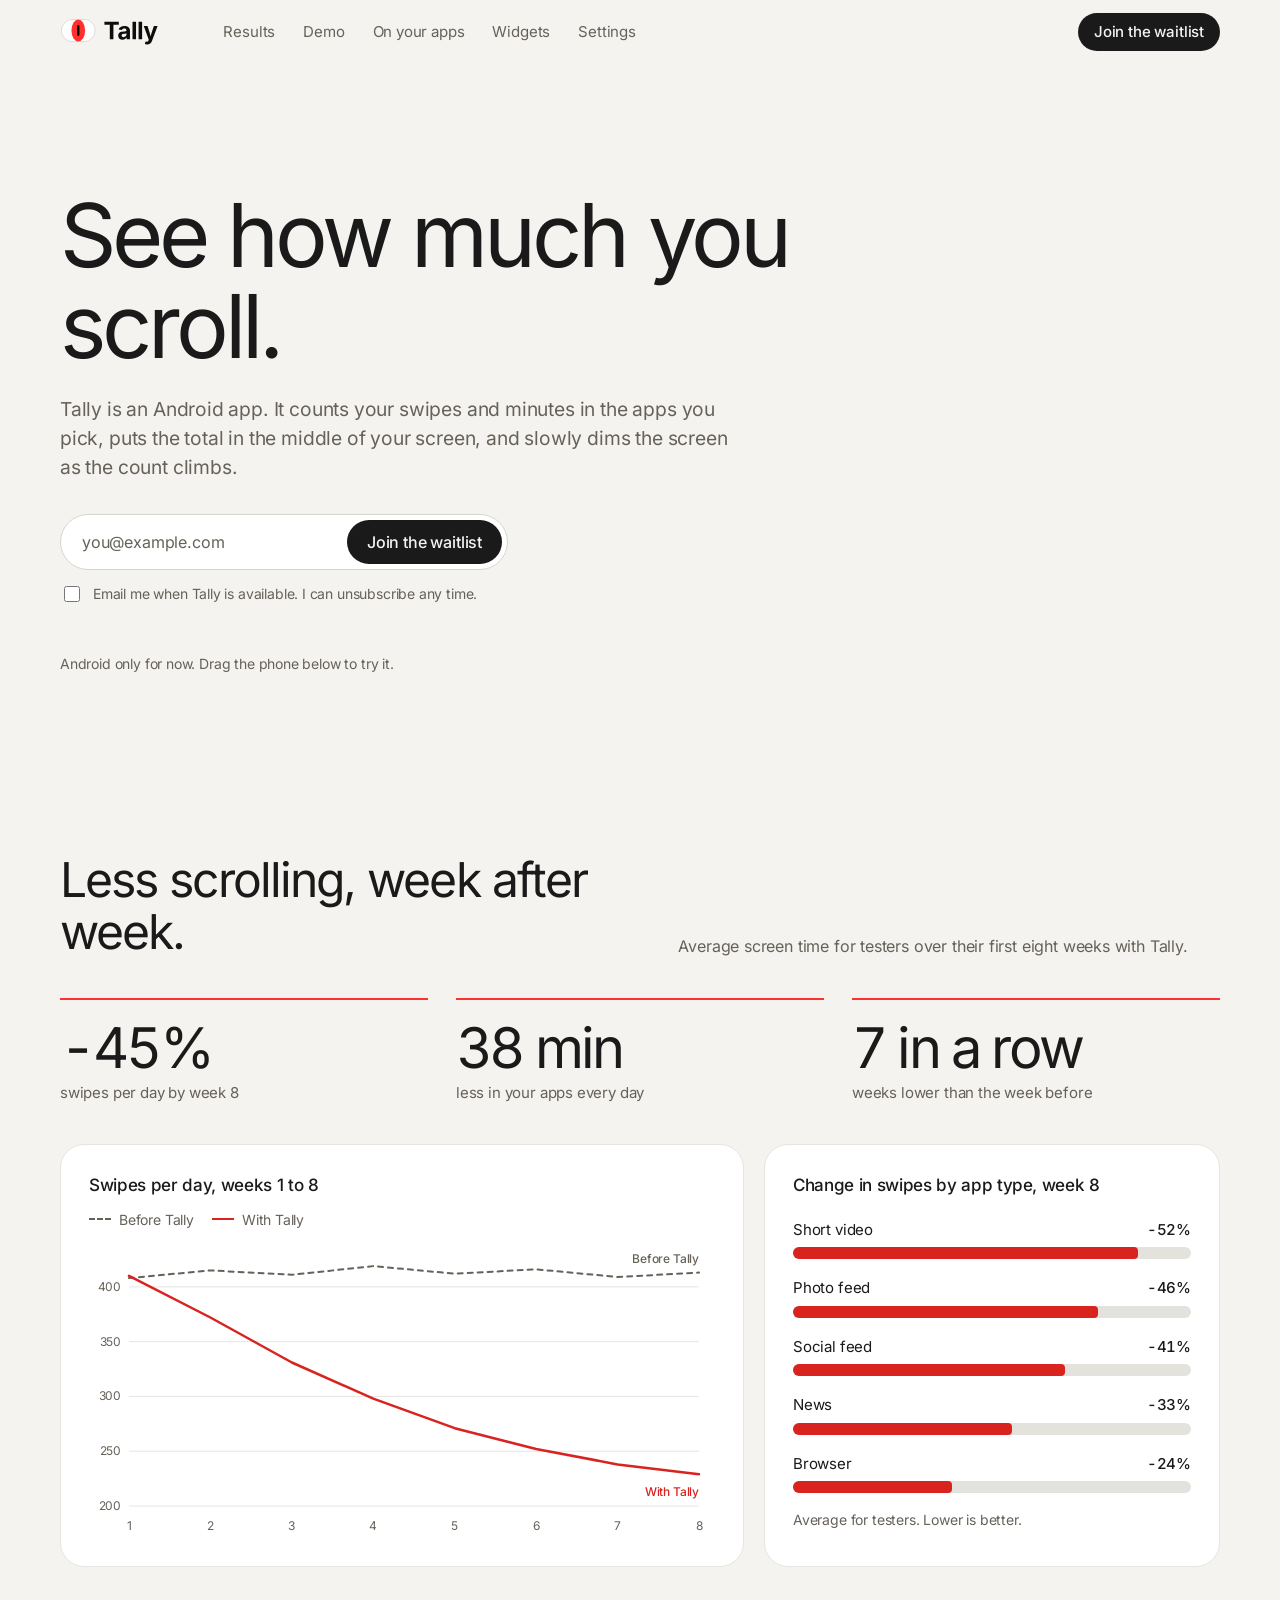
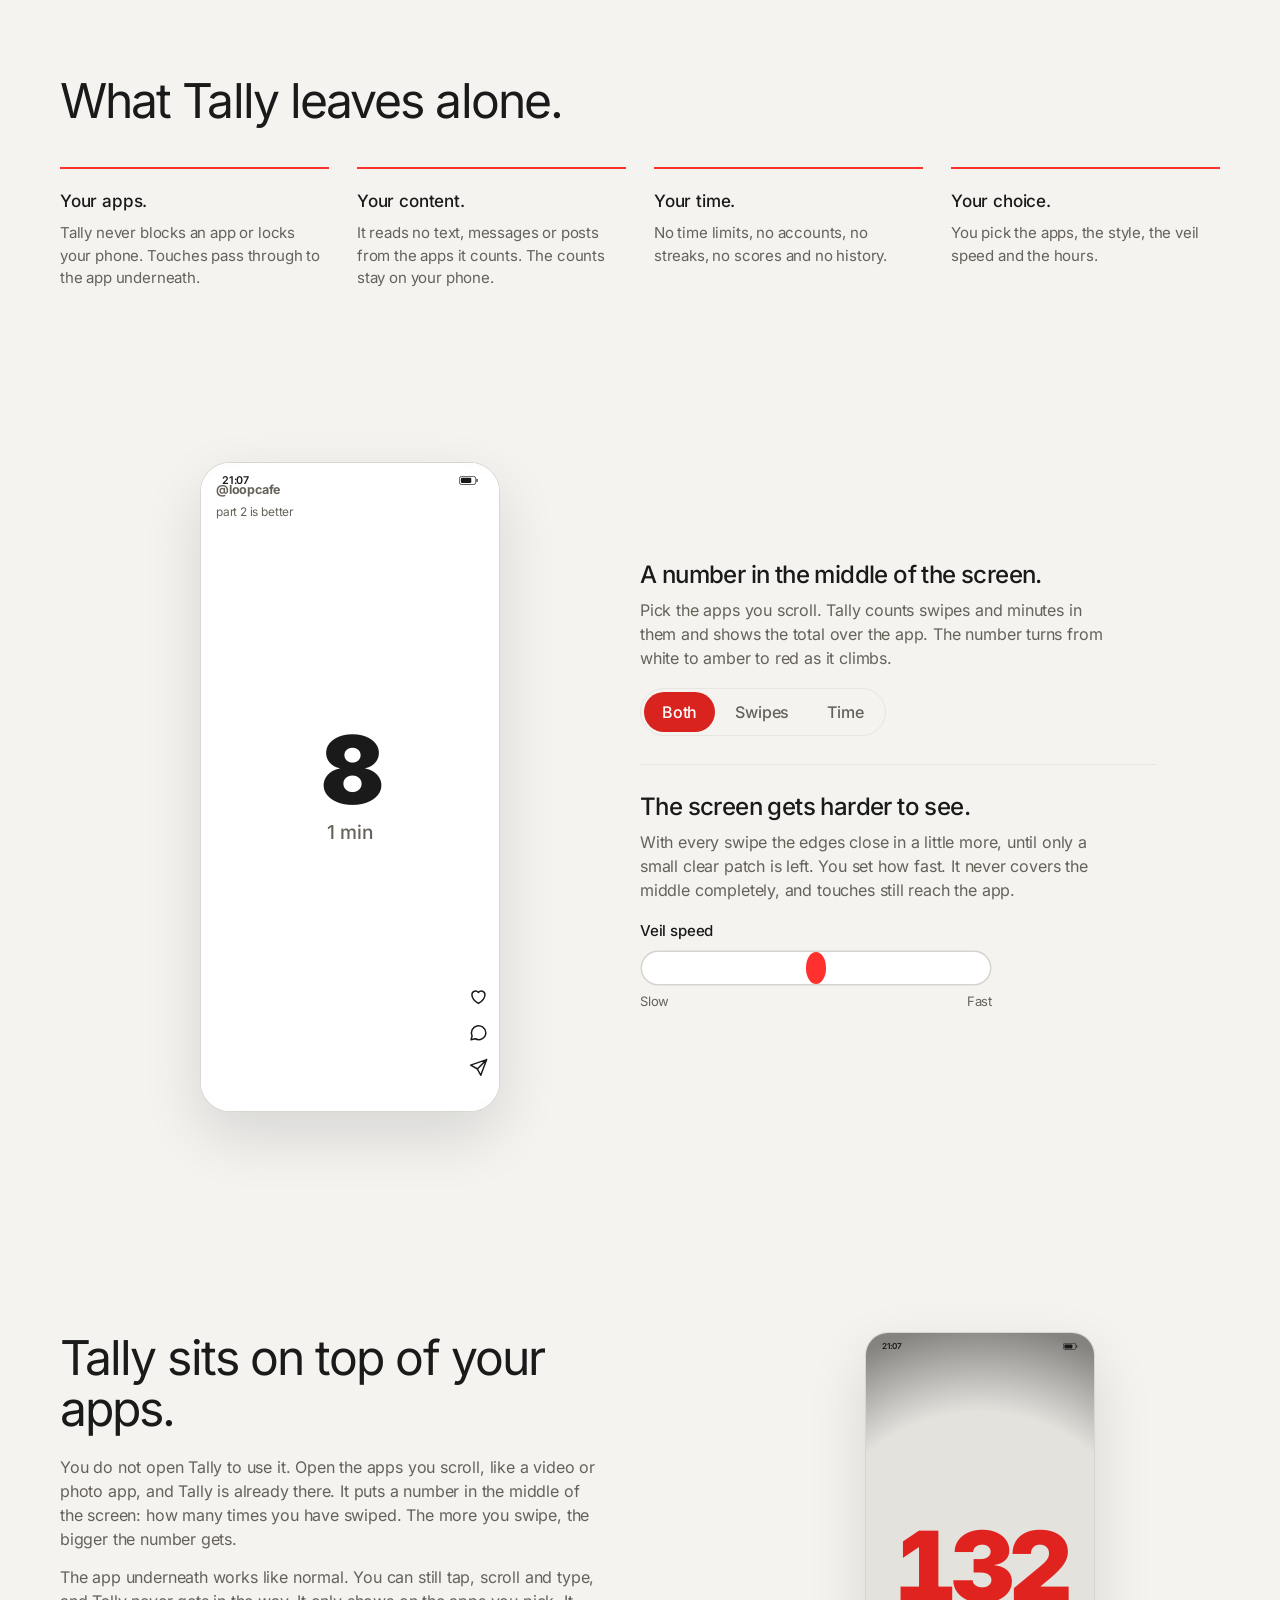
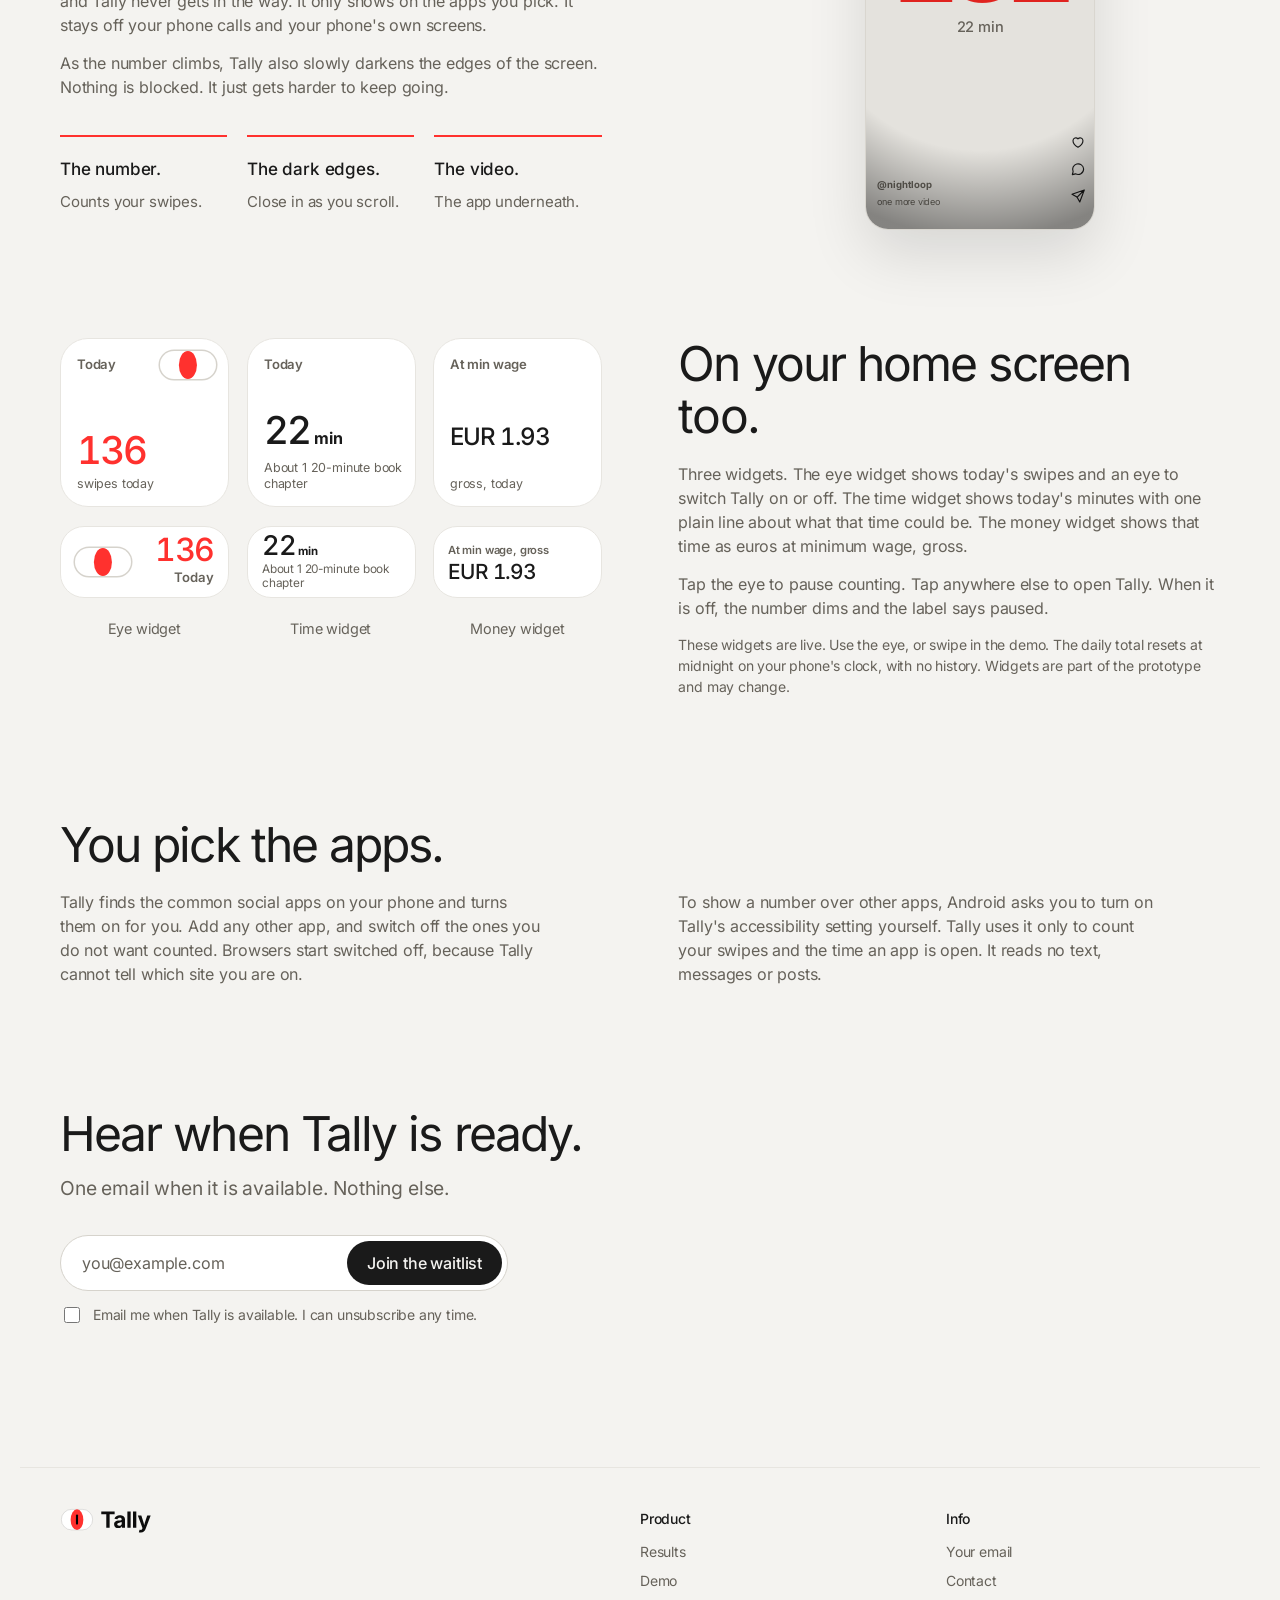
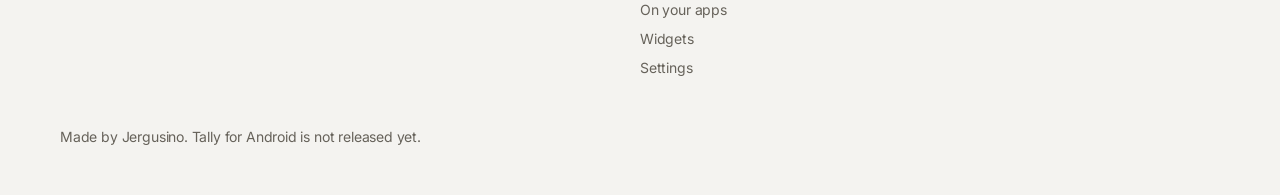
==== index.html @ 3b7fb714 "Clear nav highlight when back on the hero or in a gap between sections Co-Authored-By: Claude Haiku " ====
<!doctype html>
<html lang="en">
<head>
  <meta charset="utf-8">
  <meta name="viewport" content="width=device-width, initial-scale=1">
  <!-- jergusino.com/tally is served at tally.jergusino.com by a Cloudflare Worker; send old URLs there -->
  <script>if (location.hostname === "jergusino.com") location.replace("https://tally.jergusino.com" + location.pathname.replace(/^\/tally/, "") + location.search + location.hash);</script>
  <link rel="canonical" href="https://tally.jergusino.com/">
  <title>Tally: a number for every swipe. Join the waitlist</title>
  <meta name="description" content="Tally is an Android app that counts your swipes and minutes, shows the total in the middle of your screen and slowly dims the screen as the count climbs. Join the waitlist.">
  <meta name="color-scheme" content="light dark">
  <meta name="theme-color" content="#f4f3f0" media="(prefers-color-scheme: light)">
  <meta name="theme-color" content="#0d0d0d" media="(prefers-color-scheme: dark)">
  <link rel="icon" href="images/favicon.svg" type="image/svg+xml">
  <link rel="icon" href="images/favicon.png" type="image/png">
  <link rel="preload" href="fonts/inter-latin-var.woff2" as="font" type="font/woff2" crossorigin>
  <link rel="stylesheet" href="styles.css?v=16">
</head>
<body>
  <header class="top">
    <div class="wrap bar">
      <a class="logo" href="#top" aria-label="Tally, back to top"><picture><source media="(prefers-color-scheme: dark)" srcset="images/logo-mono-light.svg"><img src="images/logo-mono-dark.svg" alt="Tally" width="140" height="39"></picture></a>
      <nav class="nav-links" aria-label="Sections"><a href="#results">Results</a><a href="#demo">Demo</a><a href="#on-apps">On your apps</a><a href="#widgets">Widgets</a><a href="#settings">Settings</a></nav>
      <a class="pill-link" href="#join">Join the waitlist</a>
      <button class="menu-btn" id="menu-btn" type="button" aria-expanded="false" aria-controls="menu" aria-label="Open menu"><span></span><span></span></button>
    </div>
    <nav class="menu" id="menu" aria-label="Menu" hidden>
      <a href="#results">Results</a><a href="#demo">Demo</a><a href="#on-apps">On your apps</a><a href="#widgets">Widgets</a><a href="#settings">Settings</a>
      <a class="pill-link menu-cta" href="#join">Join the waitlist</a>
    </nav>
  </header>

  <main id="top">
    <section class="wrap intro" id="hero">
        <h1>See how much you scroll.</h1>
        <p class="lede">Tally is an Android app. It counts your swipes and minutes in the apps you pick, puts the total in the middle of your screen, and slowly dims the screen as the count climbs.</p>

        <form class="wishlist-form" id="join" novalidate>
          <div class="pill-field">
            <label class="sr-only" for="email-1">Email</label>
            <input id="email-1" name="email" type="email" autocomplete="email" placeholder="you@example.com" required>
            <button type="submit">Join the waitlist</button>
          </div>
          <label class="consent">
            <input type="checkbox" name="consent">
            <span>Email me when Tally is available. I can unsubscribe any time.</span>
          </label>
          <input class="hp" type="text" name="website" tabindex="-1" autocomplete="off" aria-hidden="true">
          <p class="status" role="status" aria-live="polite"></p>
        </form>
        <p class="small">Android only for now. Drag the phone below to try it.</p>
        <noscript><p class="small">The waitlist form needs JavaScript. Or email <a href="mailto:mail@jergusino.com">mail@jergusino.com</a>.</p></noscript>
    </section>

    <section class="wrap results" id="results" aria-labelledby="results-h">
      <div class="res-head">
        <h2 id="results-h">Less scrolling, week after week.</h2>
        <p>Average screen time for testers over their first eight weeks with Tally.</p>
      </div>
      <div class="res-tiles">
        <div class="tile"><span class="tile-num">-45%</span><span class="tile-cap">swipes per day by week 8</span></div>
        <div class="tile"><span class="tile-num">38 min</span><span class="tile-cap">less in your apps every day</span></div>
        <div class="tile"><span class="tile-num">7 in a row</span><span class="tile-cap">weeks lower than the week before</span></div>
      </div>
      <div class="res-grid">
        <figure class="card chart" id="line-card">
          <figcaption class="card-h">Swipes per day, weeks 1 to 8</figcaption>
          <div class="legend" aria-hidden="true"><span><i class="sw sw-base"></i>Before Tally</span><span><i class="sw sw-with"></i>With Tally</span></div>
          <div class="plot" id="line-plot"></div>
        </figure>
        <figure class="card bars">
          <figcaption class="card-h">Change in swipes by app type, week 8</figcaption>
          <ul class="bar-list" id="bar-list"></ul>
          <p class="small">Average for testers. Lower is better.</p>
        </figure>
      </div>
    </section>

    <section class="wrap never" aria-labelledby="never-h">
      <h2 id="never-h">What Tally leaves alone.</h2>
      <ul>
        <li><strong>Your apps.</strong> Tally never blocks an app or locks your phone. Touches pass through to the app underneath.</li>
        <li><strong>Your content.</strong> It reads no text, messages or posts from the apps it counts. The counts stay on your phone.</li>
        <li><strong>Your time.</strong> No time limits, no accounts, no streaks, no scores and no history.</li>
        <li><strong>Your choice.</strong> You pick the apps, the style, the veil speed and the hours.</li>
      </ul>
    </section>

    <div class="wrap" id="demo">
      <div class="stage">
      <aside class="demo" aria-label="Tally demo">
        <div class="phone">
          <div class="screen" id="screen" tabindex="0" role="group" aria-label="Demo feed. Drag up or down, or press Space, to swipe.">
            <div class="feed" id="feed"></div>
            <div class="veil" id="veil-fx"></div>
            <div class="rail" aria-hidden="true">
              <svg viewBox="0 0 24 24"><path d="M12 20s-7.5-4.6-7.5-10A4.2 4.2 0 0 1 12 7.4 4.2 4.2 0 0 1 19.5 10c0 5.4-7.5 10-7.5 10z"/></svg>
              <svg viewBox="0 0 24 24"><path d="M20.5 12a8.3 8.3 0 0 1-12.2 7.3L3.5 20.5l1.2-4.4A8.3 8.3 0 1 1 20.5 12z"/></svg>
              <svg viewBox="0 0 24 24"><path d="M21.5 3 10.5 14M21.5 3l-6.8 18-4.2-7.5L3 9.3z"/></svg>
            </div>
            <div class="overlay" id="overlay" aria-hidden="true">
              <span class="rings" id="rings"></span>
              <span class="num" id="num">0</span>
              <span class="mins" id="mins">0 min</span>
            </div>
            <div class="statusbar" aria-hidden="true"><span>21:07</span><svg viewBox="0 0 26 12"><rect x="0.5" y="0.5" width="22" height="11" rx="3" fill="none" stroke="currentColor"/><rect x="2.5" y="2.5" width="14" height="7" rx="1.5"/><rect x="23.5" y="4" width="1.6" height="4" rx="0.6"/></svg></div>
            <p class="hint" id="hint" aria-hidden="true">Swipe up</p>
          </div>
        </div>
        <p class="sr-only" id="live" role="status" aria-live="polite"></p>
      </aside>

      <div class="features">
        <section class="feat">
          <h2>A number in the middle of the screen.</h2>
          <p>Pick the apps you scroll. Tally counts swipes and minutes in them and shows the total over the app. The number turns from white to amber to red as it climbs.</p>
          <div class="seg" role="group" aria-label="Overlay style">
            <button type="button" data-mode="both" aria-pressed="true">Both</button>
            <button type="button" data-mode="swipes" aria-pressed="false">Swipes</button>
            <button type="button" data-mode="time" aria-pressed="false">Time</button>
          </div>
        </section>

        <section class="feat">
          <h2>The screen gets harder to see.</h2>
          <p>With every swipe the edges close in a little more, until only a small clear patch is left. You set how fast. It never covers the middle completely, and touches still reach the app.</p>
          <div class="slider">
            <label for="speed">Veil speed</label>
            <input id="speed" type="range" min="1" max="5" step="1" value="3">
            <span class="ends"><span>Slow</span><span>Fast</span></span>
          </div>
        </section>
      </div>
      </div>
    </div>

    <section class="wrap gal" id="on-apps" aria-labelledby="onapps-h">
      <div class="gal-head"><h2 id="onapps-h">Tally sits on top of your apps.</h2></div>
      <div class="gal-txt">
        <p>You do not open Tally to use it. Open the apps you scroll, like a video or photo app, and Tally is already there. It puts a number in the middle of the screen: how many times you have swiped. The more you swipe, the bigger the number gets.</p>
        <p>The app underneath works like normal. You can still tap, scroll and type, and Tally never gets in the way. It only shows on the apps you pick. It stays off your phone calls and your phone's own screens.</p>
        <p>As the number climbs, Tally also slowly darkens the edges of the screen. Nothing is blocked. It just gets harder to keep going.</p>
        <ul class="ov-notes">
          <li><strong>The number.</strong> Counts your swipes.</li>
          <li><strong>The dark edges.</strong> Close in as you scroll.</li>
          <li><strong>The video.</strong> The app underneath.</li>
        </ul>
      </div>
      <figure class="gal-media">
        <div class="ov-stage">
          <div class="phone ov-phone" role="img" aria-label="A phone showing a video app. Tally draws a big red number, 132, in the middle of the screen, on top of the video, and the edges of the screen are dark.">
            <div class="screen static">
              <div class="feed"><div class="slide">
                <div class="mock-art"></div>
                <div class="cap"><b>@nightloop</b><span>one more video</span></div>
              </div></div>
              <div class="veil" style="--hole: 62; --a: .42"></div>
              <div class="rail"><svg viewBox="0 0 24 24"><path d="M12 20s-7.5-4.6-7.5-10A4.2 4.2 0 0 1 12 7.4 4.2 4.2 0 0 1 19.5 10c0 5.4-7.5 10-7.5 10z"/></svg><svg viewBox="0 0 24 24"><path d="M20.5 12a8.3 8.3 0 0 1-12.2 7.3L3.5 20.5l1.2-4.4A8.3 8.3 0 1 1 20.5 12z"/></svg><svg viewBox="0 0 24 24"><path d="M21.5 3 10.5 14M21.5 3l-6.8 18-4.2-7.5L3 9.3z"/></svg></div>
              <div class="overlay" style="--c: var(--n-red); --nz: 43"><span class="num">132</span><span class="mins">22 min</span></div>
              <div class="statusbar"><span>21:07</span><svg viewBox="0 0 26 12"><rect x="0.5" y="0.5" width="22" height="11" rx="3" fill="none" stroke="currentColor"/><rect x="2.5" y="2.5" width="14" height="7" rx="1.5"/><rect x="23.5" y="4" width="1.6" height="4" rx="0.6"/></svg></div>
            </div>
          </div>
        </div>
      </figure>
    </section>

    <section class="wrap widgets" id="widgets" aria-labelledby="widgets-h">
      <div class="widgets-grid">
        <h2 id="widgets-h">On your home screen too.</h2>
        <div class="widgets-copy">
          <p>Three widgets. The eye widget shows today's swipes and an eye to switch Tally on or off. The time widget shows today's minutes with one plain line about what that time could be. The money widget shows that time as euros at minimum wage, gross.</p>
          <p>Tap the eye to pause counting. Tap anywhere else to open Tally. When it is off, the number dims and the label says paused.</p>
          <p class="small">These widgets are live. Use the eye, or swipe in the demo. The daily total resets at midnight on your phone's clock, with no history. Widgets are part of the prototype and may change.</p>
        </div>
        <div class="homescreen">
          <div class="wcol">
            <div class="widget w-square">
              <button class="eye small-eye" type="button" role="switch" aria-checked="true" aria-label="Tally on" data-eye></button>
              <span class="w-label">Today</span>
              <span class="w-num" data-today>128</span>
              <span class="w-cap" data-wcap>swipes today</span>
            </div>
            <div class="widget w-small">
              <button class="eye small-eye" type="button" role="switch" aria-checked="true" aria-label="Tally on" data-eye></button>
              <span class="w-right"><span class="w-num" data-today>128</span><span class="w-label">Today</span></span>
            </div>
            <p class="wname">Eye widget</p>
          </div>
          <div class="wcol">
            <div class="widget w-square">
              <span class="w-label">Today</span>
              <span class="w-num t"><span data-mins>21</span><small> min</small></span>
              <span class="w-cap" data-line>About 1 20-minute book chapter</span>
            </div>
            <div class="widget w-small t-small">
              <span class="w-num t"><span data-mins>21</span><small> min</small></span>
              <span class="w-cap2" data-line>About 1 20-minute book chapter</span>
            </div>
            <p class="wname">Time widget</p>
          </div>
          <div class="wcol">
            <div class="widget w-square">
              <span class="w-label">At min wage</span>
              <span class="w-num t w-money" data-money>EUR 1.84</span>
              <span class="w-cap">gross, today</span>
            </div>
            <div class="widget w-small t-small">
              <span class="w-right w-left"><span class="w-label">At min wage, gross</span><span class="w-num t w-money" data-money>EUR 1.84</span></span>
            </div>
            <p class="wname">Money widget</p>
          </div>
        </div>
      </div>
    </section>

    <section class="wrap gal" id="settings" aria-labelledby="settings-h">
      <div class="gal-head"><h2 id="settings-h">You pick the apps.</h2></div>
      <div class="gal-txt">
        <p>Tally finds the common social apps on your phone and turns them on for you. Add any other app, and switch off the ones you do not want counted. Browsers start switched off, because Tally cannot tell which site you are on.</p>
        <p>To show a number over other apps, Android asks you to turn on Tally's accessibility setting yourself. Tally uses it only to count your swipes and the time an app is open. It reads no text, messages or posts.</p>
      </div>
    </section>

    <section class="wrap cta" aria-labelledby="cta-h">
      <h2 id="cta-h">Hear when Tally is ready.</h2>
      <p class="lede">One email when it is available. Nothing else.</p>
      <form class="wishlist-form" novalidate>
        <div class="pill-field">
          <label class="sr-only" for="email-2">Email</label>
          <input id="email-2" name="email" type="email" autocomplete="email" placeholder="you@example.com" required>
          <button type="submit">Join the waitlist</button>
        </div>
        <label class="consent">
          <input type="checkbox" name="consent">
          <span>Email me when Tally is available. I can unsubscribe any time.</span>
        </label>
        <input class="hp" type="text" name="website" tabindex="-1" autocomplete="off" aria-hidden="true">
        <p class="status" role="status" aria-live="polite"></p>
      </form>
    </section>

    <footer class="wrap foot">
      <div class="foot-cols">
        <div class="foot-brand"><picture><source media="(prefers-color-scheme: dark)" srcset="images/logo-mono-light.svg"><img src="images/logo-mono-dark.svg" alt="Tally" width="140" height="39"></picture></div>
        <nav aria-label="Product"><h3>Product</h3><a href="#results">Results</a><a href="#demo">Demo</a><a href="#on-apps">On your apps</a><a href="#widgets">Widgets</a><a href="#settings">Settings</a></nav>
        <nav aria-label="Legal"><h3>Info</h3><a href="#privacy">Your email</a><a href="mailto:mail@jergusino.com">Contact</a></nav>
      </div>
      <p class="foot-line">Made by Jergusino. Tally for Android is not released yet.</p>
    </footer>
  </main>

  <script src="script.js?v=16"></script>
  <script src="demo.js?v=3"></script>
</body>
</html>
---- styles.css ----
@font-face {
  font-family: "Inter Tally";
  src: url("fonts/inter-latin-var.woff2") format("woff2");
  font-weight: 100 900;
  font-style: normal;
  font-display: swap;
}

@property --hole { syntax: "<number>"; inherits: true; initial-value: 100; }
@property --a { syntax: "<number>"; inherits: true; initial-value: 0; }

:root {
  --bar-h: 64px;
  --bg: #f4f3f0;           /* warm paper */
  --ink: #1a1a1a;
  --muted: #66625a;
  --line: #e7e5e0;
  --surface: #fff;         /* cards and media tiles */
  --field: #fff;
  --ctl: #d6d3cc;          /* control borders */
  --track: #e4e2dd;        /* off switch, quiet fills */
  --pill: #fff;            /* eye switch and slider pill */
  --pill-line: #d6d3cc;    /* its outline, drawn outside so it never cuts the pupil */
  --btn-hover: #3a3a3a;
  --glass: rgba(244, 243, 240, .8);
  --red: #ff312e;
  --red-btn: #d8231f;      /* red behind white text: 5:1 */
  --err: #d92d20;
  --amber: #ffb020;
  --font: "Inter Tally", Inter, system-ui, -apple-system, "Segoe UI", Roboto, sans-serif;
  --ease: cubic-bezier(.2, .7, .2, 1);
}
@media (prefers-color-scheme: dark) {
  :root {
    --bg: #0d0d0d;
    --ink: #ededed;
    --muted: #9a9a9a;
    --line: #2e2e2e;
    --surface: #1c1c1c;
    --field: #0d0d0d;
    --ctl: #3a3a3a;
    --track: #2a2a2a;
    --pill: #ededed;
    --pill-line: transparent;
    --btn-hover: #d4d4d4;
    --glass: rgba(13, 13, 13, .8);
    --err: #ff6b64;
  }
}

* { box-sizing: border-box; }
html { color-scheme: light dark; scroll-behavior: smooth; -webkit-text-size-adjust: 100%; }
body { margin: 0; background: var(--bg); color: var(--ink); font: 400 1rem/1.5 var(--font); letter-spacing: -.011em; -webkit-font-smoothing: antialiased; }
h1, h2, h3, p, ul, figure { margin: 0; }
a { color: inherit; text-decoration-color: color-mix(in srgb, var(--ink) 30%, transparent); text-underline-offset: 3px; }
a:hover { text-decoration-color: var(--red); }
button, input { font: inherit; color: inherit; letter-spacing: inherit; }
button { cursor: pointer; }
:focus-visible { outline: 2px solid var(--red); outline-offset: 3px; }
[id] { scroll-margin-top: calc(var(--bar-h) + 16px); }

.wrap { width: 100%; max-width: 1240px; margin: 0 auto; padding: 0 clamp(20px, 4vw, 40px); }
.sr-only { position: absolute; width: 1px; height: 1px; overflow: hidden; clip: rect(0 0 0 0); white-space: nowrap; }
.hp { position: absolute; left: -9999px; width: 1px; height: 1px; opacity: 0; }
.small { font-size: .875rem; color: var(--muted); }

/* header: plain text links, one black pill. No border until you scroll past the top. */
.top { position: sticky; top: 0; z-index: 50; background: var(--glass); -webkit-backdrop-filter: blur(16px); backdrop-filter: blur(16px); }
.top .bar { display: flex; align-items: center; gap: 24px; height: var(--bar-h); }
.logo { display: block; line-height: 0; }
.logo img { height: 28px; width: auto; display: block; }
.nav-links { display: flex; gap: 4px; margin-left: 28px; margin-right: auto; }
.nav-links a { padding: 8px 12px; border-radius: 8px; font-size: .9375rem; color: var(--muted); text-decoration: none; white-space: nowrap; }
.nav-links a:hover, .nav-links a.current { color: var(--ink); }
.nav-links a.current::after { content: ""; display: inline-block; width: 5px; height: 5px; margin-left: 7px; border-radius: 50%; background: var(--red); vertical-align: middle; }
.pill-link { padding: 8px 16px; border-radius: 999px; font-size: .9375rem; font-weight: 500; text-decoration: none; background: var(--ink); color: var(--bg); }
.pill-link:hover { background: var(--btn-hover); }

.menu-btn, .menu { display: none; }

/* hero: one big plain headline */
.intro { padding-top: clamp(64px, 14vh, 160px); padding-bottom: clamp(48px, 8vh, 88px); }
h1 { font-size: clamp(2.75rem, 7vw, 5.5rem); font-weight: 400; letter-spacing: -.045em; line-height: 1.03; max-width: 11em; }
.lede { margin-top: 24px; max-width: 36em; font-size: clamp(1.0625rem, 1.5vw, 1.25rem); line-height: 1.5; color: var(--muted); }
.intro .small { margin-top: 16px; }

/* waitlist form */
.wishlist-form { margin-top: 32px; max-width: 28rem; }
.pill-field { display: flex; align-items: center; gap: 6px; padding: 5px; background: var(--field); border: 1px solid var(--ctl); border-radius: 999px; transition: border-color .25s ease, box-shadow .25s ease; }
.pill-field:focus-within { border-color: var(--red); }
.pill-field.flash { animation: flash .9s ease; }
@keyframes flash { 0%, 100% { box-shadow: 0 0 0 0 transparent; } 30% { box-shadow: 0 0 0 6px color-mix(in srgb, var(--red) 28%, transparent); } }
.pill-field input[type="email"] { flex: 1; min-width: 0; padding: 10px 16px; background: transparent; border: 0; border-radius: 999px; font-size: 1rem; }
.pill-field input::placeholder { color: var(--muted); opacity: 1; }
.pill-field input:focus-visible { outline: none; }
.pill-field button { padding: 10px 20px; border: 0; border-radius: 999px; background: var(--ink); color: var(--bg); font-weight: 500; white-space: nowrap; }
.pill-field button:hover { background: var(--btn-hover); }
.pill-field button:disabled { opacity: .6; cursor: default; }
.consent { display: flex; gap: 10px; align-items: flex-start; margin-top: 14px; font-size: .875rem; line-height: 1.45; color: var(--muted); cursor: pointer; }
.consent input { margin-top: 2px; width: 16px; height: 16px; accent-color: var(--red); flex: none; }
.status { min-height: 1.5em; margin-top: 10px; font-size: .9375rem; }
.status.error { color: var(--err); }

/* stage: one big rounded card, demo phone left, controls right */
.stage { display: grid; grid-template-columns: minmax(0, 1fr) minmax(0, 1fr); }
.demo { position: sticky; top: calc(var(--bar-h) + 8px); align-self: start; display: grid; justify-items: center; align-content: start; gap: 16px; padding: clamp(28px, 5vw, 64px) clamp(20px, 4vw, 48px); }
.features { padding: clamp(16px, 3vw, 40px) clamp(24px, 5vw, 72px) clamp(16px, 3vw, 40px) 0; align-self: center; }
.feat { padding: 28px 0; border-top: 1px solid var(--line); }
.feat:first-child { border-top: 0; }
.feat h2 { font-size: clamp(1.25rem, 2vw, 1.5rem); font-weight: 500; letter-spacing: -.025em; line-height: 1.2; }
.feat p { margin-top: 8px; color: var(--muted); max-width: 30rem; }

#demo { padding-top: clamp(72px, 12vh, 136px); padding-bottom: clamp(24px, 4vw, 48px); }

/* controls */
.seg { display: inline-flex; margin-top: 18px; padding: 3px; gap: 2px; background: var(--bg); border: 1px solid var(--line); border-radius: 999px; }
.seg button { padding: 8px 18px; border: 0; border-radius: 999px; background: transparent; font-weight: 500; color: var(--muted); transition: background-color .25s ease, color .25s ease; }
.seg button[aria-pressed="true"] { background: var(--red-btn); color: #fff; }
.slider { margin-top: 18px; max-width: 22rem; }
.slider label { display: block; margin-bottom: 10px; font-weight: 500; font-size: .9375rem; }
.slider input { --h: 32px; display: block; width: calc(100% - 4px); margin: 3px 2px; height: var(--h); border-radius: 999px; appearance: none; -webkit-appearance: none; background: var(--pill); box-shadow: 0 0 0 1.5px var(--pill-line); cursor: pointer; }
.slider input::-webkit-slider-runnable-track { height: var(--h); border-radius: 999px; background: transparent; }
.slider input::-moz-range-track { height: var(--h); border-radius: 999px; background: transparent; }
.slider input::-webkit-slider-thumb { appearance: none; -webkit-appearance: none; width: calc(var(--h) * .65); height: var(--h); border: 0; border-radius: 50%; background: var(--red); transition: transform .2s var(--ease); }
.slider input::-moz-range-thumb { width: calc(var(--h) * .65); height: var(--h); border: 0; border-radius: 50%; background: var(--red); }
.slider input:active::-webkit-slider-thumb { transform: scale(1.08, 1.02); }
.slider input:focus-visible { outline: 2px solid var(--red); outline-offset: 5px; }
.slider .ends { display: flex; justify-content: space-between; margin-top: 8px; font-size: .8125rem; color: var(--muted); }

/* sections: small heading left, text right, then a wide media card */
.gal, .widgets { padding-top: clamp(72px, 12vh, 136px); }
.gal { display: grid; grid-template-columns: minmax(0, 1fr) minmax(0, 1fr); grid-template-rows: auto 1fr; column-gap: clamp(32px, 6vw, 96px); row-gap: 20px; align-items: start; }
.gal-head { grid-column: 1; grid-row: 1; }
.gal-txt { grid-column: 1; grid-row: 2; }
.gal-head h2, .widgets h2, .never h2, .cta h2 { font-size: clamp(1.9rem, 3.8vw, 3rem); font-weight: 400; letter-spacing: -.04em; line-height: 1.08; }
.gal-txt p, .widgets-copy p { color: var(--muted); max-width: 34rem; margin: 0 0 14px; }
.gal-media { grid-column: 2; grid-row: 1 / span 2; margin: 0; max-width: 480px; width: 100%; justify-self: end; }
#settings { grid-template-columns: minmax(0, 1fr); }
#settings .gal-head, #settings .gal-txt { grid-column: 1; }
#settings .gal-txt { display: grid; grid-template-columns: repeat(2, minmax(0, 1fr)); column-gap: clamp(32px, 6vw, 96px); }
#settings .gal-txt p { max-width: 30rem; }
.ov-stage { display: flex; justify-content: center; }
.phone.ov-phone { --pw: 230px; width: 230px; max-width: 100%; flex: none; }
.screen.static { cursor: default; touch-action: auto; user-select: auto; -webkit-user-select: auto; }
.screen.static .slide { transition: none; }
.mock-art { position: absolute; inset: 0; background: var(--track); }
.ov-notes { list-style: none; padding: 0; margin: 36px 0 0; display: grid; grid-template-columns: repeat(3, minmax(0, 1fr)); gap: 0 20px; }
.ov-notes li { padding-top: 20px; border-top: 2px solid var(--red); color: var(--muted); font-size: .9375rem; }
.ov-notes strong { display: block; margin-bottom: 8px; font-size: 1.0625rem; font-weight: 500; color: var(--ink); }
@media (max-width: 560px) { .ov-notes { grid-template-columns: minmax(0, 1fr); row-gap: 24px; } }
.gal-media img { display: block; width: 100%; height: auto; }
.cap { margin-top: 12px; font-size: .875rem; color: var(--muted); }
.widgets-grid { display: grid; grid-template-columns: minmax(0, 1fr) minmax(0, 1fr); grid-template-rows: auto 1fr; column-gap: clamp(32px, 6vw, 96px); row-gap: 20px; align-items: start; }
.widgets-copy { grid-column: 2; grid-row: 2; }
.widgets h2 { grid-column: 2; grid-row: 1; }
.widgets-copy .small { font-size: .875rem; }
.homescreen { grid-column: 1; grid-row: 1 / span 2; max-width: 640px; justify-self: start; display: grid; grid-template-columns: repeat(3, minmax(0, 1fr)); gap: clamp(10px, 1.6vw, 18px); padding: 0; width: 100%; }

/* results: made-up charts, right after the demo */
.results { padding-top: clamp(72px, 12vh, 136px); --c-with: var(--red-btn); --c-base: var(--muted); --grid: var(--line); }
@media (prefers-color-scheme: dark) { .results { --c-with: var(--red); } }
.res-head { display: grid; grid-template-columns: minmax(0, 1fr) minmax(0, 1fr); column-gap: clamp(32px, 6vw, 96px); row-gap: 16px; align-items: end; }
.res-head h2 { font-size: clamp(1.9rem, 3.8vw, 3rem); font-weight: 400; letter-spacing: -.04em; line-height: 1.08; }
.res-head p { color: var(--muted); max-width: 34rem; }
.res-tiles { display: grid; grid-template-columns: repeat(3, minmax(0, 1fr)); gap: 0 28px; margin-top: 40px; }
.tile { padding-top: 20px; border-top: 2px solid var(--red); display: grid; gap: 6px; }
.tile-num { font-size: clamp(2.25rem, 4.5vw, 3.5rem); font-weight: 400; letter-spacing: -.05em; line-height: 1; font-variant-numeric: tabular-nums; }
.tile-cap { color: var(--muted); font-size: .9375rem; }
.res-grid { display: grid; grid-template-columns: minmax(0, 3fr) minmax(0, 2fr); gap: 20px; margin-top: 40px; }
.card { margin: 0; padding: clamp(18px, 2.4vw, 28px); background: var(--surface); border: 1px solid var(--line); border-radius: 24px; }
.card-h { font-size: 1.0625rem; font-weight: 500; letter-spacing: -.02em; }
.legend { display: flex; gap: 18px; margin-top: 10px; font-size: .875rem; color: var(--muted); }
.legend span { display: inline-flex; align-items: center; gap: 8px; }
.sw { display: inline-block; width: 22px; height: 0; border-top: 2px solid var(--c-base); }
.sw-base { border-top-style: dashed; }
.sw-with { border-top-color: var(--c-with); }
.plot { position: relative; margin-top: 8px; }
.plot svg { display: block; width: 100%; height: auto; overflow: visible; }
.plot text { font: 400 12px var(--font); fill: var(--muted); }
.plot .gl { stroke: var(--grid); stroke-width: 1; }
.plot .ln-base { fill: none; stroke: var(--c-base); stroke-width: 2; stroke-dasharray: 5 5; stroke-linecap: round; stroke-linejoin: round; }
.plot .ln-with { fill: none; stroke: var(--c-with); stroke-width: 2.5; stroke-linecap: round; stroke-linejoin: round; }
.plot .dot { fill: var(--c-with); stroke: var(--surface); stroke-width: 2; }
.plot .dot-b { fill: var(--c-base); stroke: var(--surface); stroke-width: 2; }
.plot .lab { font-weight: 500; }
.plot .cross { stroke: var(--ctl); stroke-width: 1; }
.tip { position: absolute; z-index: 2; pointer-events: none; padding: 8px 12px; background: var(--ink); color: var(--bg); border-radius: 10px; font-size: .8125rem; line-height: 1.4; white-space: nowrap; transform: translate(-50%, -100%); }
.tip b { font-weight: 600; }
.tip[hidden] { display: none; }
.bar-list { list-style: none; padding: 0; margin: 20px 0 16px; display: grid; gap: 18px; }
.bar-row { display: grid; gap: 6px; }
.bar-top { display: flex; justify-content: space-between; font-size: .9375rem; }
.bar-top span:last-child { font-variant-numeric: tabular-nums; font-weight: 500; }
.bar-track { height: 12px; background: var(--track); border-radius: 0 6px 6px 0; border-radius: 6px; overflow: hidden; }
.bar-fill { height: 100%; width: 0; background: var(--c-with); border-radius: 0 4px 4px 0; transition: width .9s var(--ease); }
.bar-row:hover .bar-fill, .bar-row:focus-visible .bar-fill { filter: brightness(1.12); }
.bars .small { margin-top: auto; }

/* what Tally leaves alone: four plain columns */
.never { padding-top: clamp(72px, 12vh, 136px); }
.never ul { list-style: none; padding: 0; margin-top: 40px; display: grid; grid-template-columns: repeat(4, minmax(0, 1fr)); gap: 0 28px; }
.never li { padding-top: 20px; border-top: 2px solid var(--red); color: var(--muted); font-size: .9375rem; }
.never li strong { display: block; margin-bottom: 8px; font-size: 1.0625rem; font-weight: 500; color: var(--ink); }

/* closing call, privacy, footer */
.cta { padding-top: clamp(72px, 12vh, 136px); padding-bottom: clamp(72px, 12vh, 136px); }
.cta .lede { margin-top: 14px; }
.privacy { padding-top: 40px; padding-bottom: 40px; border-top: 1px solid var(--line); display: grid; grid-template-columns: minmax(0, 1fr) minmax(0, 1fr); column-gap: clamp(32px, 6vw, 96px); }
.privacy h2 { font-size: 1.125rem; font-weight: 500; letter-spacing: -.02em; }
.privacy p { margin-top: 0; margin-bottom: 12px; max-width: 36rem; color: var(--muted); font-size: .9375rem; grid-column: 2; }
.privacy h2 { grid-column: 1; grid-row: 1; }
.foot { padding-top: 40px; padding-bottom: 48px; border-top: 1px solid var(--line); font-size: .875rem; color: var(--muted); }
.foot-cols { display: grid; grid-template-columns: minmax(0, 2fr) repeat(2, minmax(0, 1fr)); gap: 32px; }
.foot-cols img { height: 26px; width: auto; display: block; }
.foot-cols nav { display: grid; gap: 8px; align-content: start; }
.foot-cols h3 { margin-bottom: 4px; font-size: .875rem; font-weight: 500; color: var(--ink); }
.foot-cols a { text-decoration: none; }
.foot-cols a:hover { color: var(--ink); }
.foot-line { margin-top: 48px; }

/* the phone: one floating panel, no hardware parts. Its colours follow the page theme. */
.phone {
  --pw: min(300px, calc((100svh - 210px) * 9 / 19.5), 78vw);
  --screen: #fff; --feed: #fff; --pink: #1a1a1a; --pmuted: #66625a; --pline: #d9d6cf;
  --n-white: #1a1a1a; --n-amber: #c46f00; --n-red: #e0231f;
  width: max(var(--pw), 210px);
  aspect-ratio: 9 / 19.5;
  background: var(--screen);
  border: 1px solid var(--pline);
  border-radius: 10% / 4.6%;
  box-shadow: 0 24px 60px rgba(0, 0, 0, .12);
  overflow: hidden;
}
@media (prefers-color-scheme: dark) {
  .phone { --screen: #141414; --feed: #141414; --pink: #f5f5f2; --pmuted: #a3a3a3; --pline: #3d3d3d; --n-white: #fffffa; --n-amber: #ffb020; --n-red: #ff4b47; box-shadow: none; }
}
.screen {
  position: relative; width: 100%; height: 100%; overflow: hidden; container-type: inline-size;
  background: var(--screen); color: var(--pink); touch-action: none; user-select: none; -webkit-user-select: none; cursor: grab;
  isolation: isolate;
}
.screen:active { cursor: grabbing; }
.screen:focus-visible { outline: 2px solid var(--red); outline-offset: -4px; }
.feed { position: absolute; inset: 0; }
.slide {
  position: absolute; inset: 0; overflow: hidden;
  background: var(--feed);
  transition: transform .34s cubic-bezier(.2, .7, .2, 1);
}
.slide.from-below { transform: translateY(100%); }
.slide.from-above { transform: translateY(-100%); }
.slide .cap { position: absolute; left: 5cqw; right: 22cqw; bottom: 9cqw; z-index: 1; }
.slide .cap b { display: block; font-size: 4.2cqw; font-weight: 700; }
.slide .cap span { display: block; margin-top: 1.2cqw; font-size: 4cqw; color: var(--pmuted); }
.rail { position: absolute; right: 3.5cqw; bottom: 11cqw; z-index: 2; display: grid; gap: 5cqw; }
.rail svg { width: 7cqw; height: 7cqw; fill: none; stroke: var(--pink); stroke-width: 1.7; stroke-linecap: round; stroke-linejoin: round; }

.veil {
  position: absolute; inset: 0; z-index: 3; pointer-events: none;
  --hole: 100; --a: 0;
  background: radial-gradient(circle farthest-corner at 50% 50%, transparent calc(var(--hole) * 1%), rgba(0, 0, 0, var(--a)) calc(var(--hole) * 1% + 32%));
  transition: --hole .5s ease, --a .5s ease;
}

.overlay {
  position: absolute; inset: 0; z-index: 4; pointer-events: none; display: grid; place-content: center; justify-items: center;
  transition: opacity .25s ease;
}
.overlay.hidden { opacity: 0; }
.num {
  position: relative; font-weight: 900; letter-spacing: -.06em; line-height: .9; font-variant-numeric: tabular-nums;
  font-size: calc(var(--nz, 31) * 1cqw); color: var(--c, var(--n-white));
  transition: color .3s ease;
}
.mins { position: relative; margin-top: 2.4cqw; font-size: 6.4cqw; font-weight: 500; color: var(--pmuted); }
.overlay[data-mode="swipes"] .mins, .overlay[data-mode="time"] .num { display: none; }
.overlay[data-mode="time"] .mins { margin-top: 0; font-size: 17cqw; font-weight: 900; letter-spacing: -.05em; color: var(--c, var(--n-white)); }
.rings { position: absolute; left: 50%; top: 50%; width: 0; height: 0; }
.rings::before, .rings::after {
  content: ""; position: absolute; left: 50%; top: 50%; border: 1.5px solid var(--red); border-radius: 50%;
  width: 40cqw; height: 40cqw; margin: -20cqw 0 0 -20cqw; opacity: 0;
}
.rings.pulse::before { animation: ring 1s ease-out; }
.rings.pulse::after { animation: ring 1s .15s ease-out; }
@keyframes ring { 0% { transform: scale(.5); opacity: .8; } 100% { transform: scale(2.3); opacity: 0; } }

.statusbar { position: absolute; left: 0; right: 0; top: 0; z-index: 5; display: flex; justify-content: space-between; align-items: center; padding: 3.2cqw 7cqw 0; font-size: 3.6cqw; font-weight: 600; pointer-events: none; color: var(--pink); }
.statusbar svg { width: 6.5cqw; height: 3cqw; fill: currentColor; }
.hint { position: absolute; z-index: 5; left: 0; right: 0; bottom: 34cqw; text-align: center; font-size: 4cqw; font-weight: 600; pointer-events: none; animation: nudge 1.6s ease-in-out infinite; color: var(--pmuted); }
.hint.gone { display: none; }
@keyframes nudge { 0%, 100% { transform: translateY(0); opacity: .95; } 50% { transform: translateY(-2.4cqw); opacity: .6; } }

/* the eye switch */
.eye {
  --k: 1;
  position: relative; flex: none; width: calc(80px * var(--k)); height: calc(40px * var(--k)); padding: 0; border: 0; border-radius: 999px;
  background: var(--track); overflow: hidden;
  transition: background .25s ease, box-shadow .25s ease;
}
.eye::before {
  content: ""; position: absolute; left: 50%; top: 50%; width: calc(36px * var(--k)); height: calc(3px * var(--k)); border-radius: 999px;
  background: var(--muted); transform: translate(-50%, -50%);
  transition: width .25s ease, height .25s ease, background .25s ease;
}
.eye[aria-checked="true"] { background: var(--pill); box-shadow: 0 0 0 1.5px var(--pill-line); }
.eye[aria-checked="true"]::before { width: calc(26px * var(--k)); height: 100%; background: var(--red); border-radius: 50%; }
.eye.small-eye { --k: .7; }

.wcol { display: grid; gap: clamp(12px, 2.4vw, 20px); align-content: start; }
.wname { text-align: center; font-size: .9rem; color: var(--muted); }
.widget { position: relative; container-type: inline-size; background: var(--surface); border: 1px solid var(--line); width: 100%; color: var(--ink); }
.w-square { aspect-ratio: 1; border-radius: 17cqw; border-radius: 28px; }
.w-small { height: 72px; border-radius: 24px; display: flex; align-items: center; justify-content: space-between; padding: 0 14px; }
.w-square .small-eye { position: absolute; top: 12px; right: 12px; }
.w-label { font-size: .82rem; font-weight: 600; color: var(--muted); }
.w-square .w-label { position: absolute; top: 16px; left: 16px; }
.w-num { display: block; font-weight: 500; letter-spacing: -.05em; line-height: .9; color: var(--red); font-variant-numeric: tabular-nums; transition: color .25s ease; }
.w-square .w-num { position: absolute; left: 16px; bottom: 38px; font-size: clamp(2.4rem, 22cqw, 3.6rem); }
.w-cap { position: absolute; left: 16px; right: 12px; bottom: 14px; font-size: .78rem; line-height: 1.25; color: var(--muted); }
.w-small .w-right { display: grid; justify-items: end; gap: 3px; }
.w-small .w-num { font-size: 2rem; }
.w-num.t { color: var(--ink); }
.w-num small { font-size: .42em; font-weight: 700; letter-spacing: 0; }
.t-small { display: grid; align-content: center; gap: 4px; justify-content: start; }
.t-small .w-num { font-size: 1.7rem; }
.w-cap2 { font-size: .74rem; color: var(--muted); line-height: 1.2; }
.w-square .w-num.t { bottom: 58px; }
.w-square .w-money { font-size: clamp(1.5rem, 14cqw, 2.2rem); letter-spacing: -.04em; white-space: nowrap; }
.w-small .w-money { font-size: 1.3rem; letter-spacing: -.03em; white-space: nowrap; }
.w-small .w-left { justify-items: start; gap: 4px; }
.w-small .w-left .w-label { font-size: .7rem; }
.widget.off .w-num:not(.t) { color: var(--ctl); }


/* motion */
.pill-link:active, .pill-field button:active, .seg button:active { transform: scale(.97); }
@keyframes rise { from { opacity: 0; transform: translateY(16px); } to { opacity: 1; transform: none; } }
.intro > * { animation: rise .8s var(--ease) both; }
.intro > :nth-child(2) { animation-delay: .08s; }
.intro > :nth-child(3) { animation-delay: .16s; }
.intro > :nth-child(4) { animation-delay: .24s; }
.js .reveal { opacity: 0; transform: translateY(24px); transition: opacity .8s var(--ease), transform .8s var(--ease); }
.js .reveal.shown { opacity: 1; transform: none; }
@media (prefers-reduced-motion: reduce) {
  html { scroll-behavior: auto; }
  .slide, .veil, .overlay, .eye, .eye::before, .num { transition: none; }
  .hint, .rings.pulse::before, .rings.pulse::after, .pill-field.flash { animation: none; }
  .intro > * { animation: none; }
  .js .reveal { opacity: 1; transform: none; transition: none; }
  .pill-link, .pill-field button, .seg button, .pill-link:active, .pill-field button:active, .seg button:active { transition: none; transform: none; }
}

@media (max-width: 1100px) {
  .widgets-grid { grid-template-columns: minmax(0, 1fr); grid-template-rows: none; }
  .widgets-copy, .widgets h2, .homescreen { grid-column: 1; grid-row: auto; }
  .homescreen { margin-top: 16px; max-width: 560px; justify-self: start; }
}
@media (max-width: 720px) {
  .homescreen { grid-template-columns: repeat(2, minmax(0, 1fr)); }
  .wcol:nth-child(3) { grid-column: 1 / -1; grid-template-columns: repeat(2, minmax(0, 1fr)); }
  .wcol:nth-child(3) .wname { grid-column: 1 / -1; }
}
@media (max-width: 900px) {
  :root { --bar-h: 64px; }
  .logo { margin-right: auto; }
  .nav-links, .top .bar > .pill-link { display: none; }
  .menu-btn { display: grid; place-content: center; gap: 6px; width: 44px; height: 44px; margin-right: -10px; padding: 0; border: 0; border-radius: 50%; background: transparent; }
  .menu-btn span { display: block; width: 20px; height: 2px; border-radius: 2px; background: var(--ink); transition: transform .3s var(--ease); }
  .menu-btn[aria-expanded="true"] span:first-child { transform: translateY(4px) rotate(45deg); }
  .menu-btn[aria-expanded="true"] span:last-child { transform: translateY(-4px) rotate(-45deg); }
  .menu-open .top { background: var(--bg); -webkit-backdrop-filter: none; backdrop-filter: none; }
  .menu-open body { overflow: hidden; }
  .menu { position: fixed; inset: var(--bar-h) 0 0; z-index: 49; display: flex; flex-direction: column; padding: 8px clamp(20px, 4vw, 40px) 32px; background: var(--bg); overflow-y: auto; }
  .menu[hidden] { display: none; }
  .menu a:not(.pill-link) { padding: 18px 0; border-bottom: 1px solid var(--line); font-size: 1.75rem; letter-spacing: -.03em; text-decoration: none; }
  .menu-cta { margin-top: auto; padding: 14px 20px; text-align: center; font-size: 1.0625rem; }
  .stage { grid-template-columns: minmax(0, 1fr); }
  .demo { position: static; padding-bottom: 8px; }
  .features { padding: 8px clamp(20px, 5vw, 40px) 24px; }
  .phone { --pw: min(280px, 74vw); }
  .res-head, .res-grid { grid-template-columns: minmax(0, 1fr); }
  .gal, .widgets-grid, .privacy { grid-template-columns: minmax(0, 1fr); grid-template-rows: none; }
  .gal-head, .gal-txt, #settings .gal-head, #settings .gal-txt, .gal-media, .widgets-copy, .widgets h2, .homescreen, .privacy p, .privacy h2 { grid-column: 1; grid-row: auto; }
  .gal-media { margin-top: 16px; max-width: 420px; justify-self: start; }
  #settings .gal-txt { grid-template-columns: minmax(0, 1fr); }
  .never ul { grid-template-columns: repeat(2, minmax(0, 1fr)); row-gap: 28px; }
  .foot-cols { grid-template-columns: repeat(2, minmax(0, 1fr)); }
  .foot-brand { grid-column: 1 / -1; }
}
@media (max-width: 480px) {
  .pill-field { flex-wrap: wrap; border-radius: 24px; }
  .pill-field input[type="email"] { flex: 1 1 100%; }
  .pill-field button { flex: 1 1 100%; }
  .never ul { grid-template-columns: minmax(0, 1fr); }
  .res-tiles { grid-template-columns: minmax(0, 1fr); row-gap: 24px; }
}
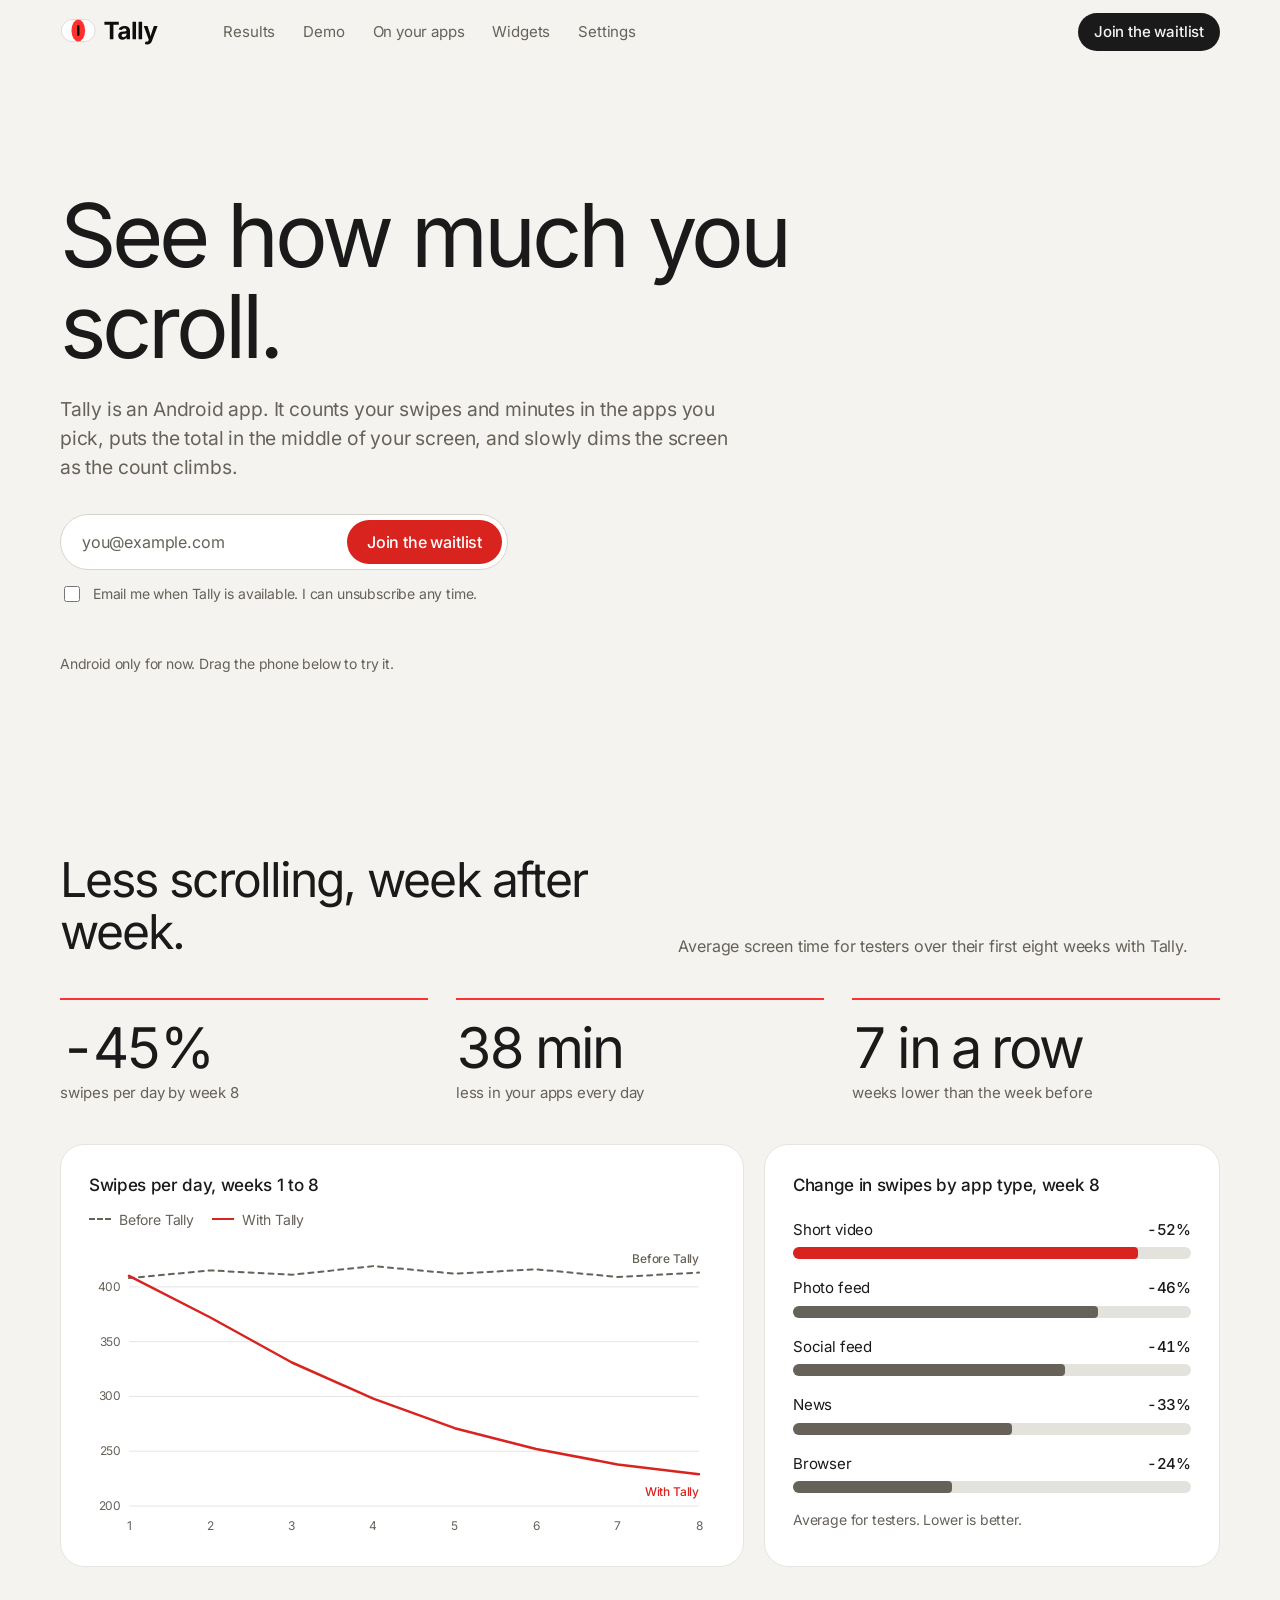
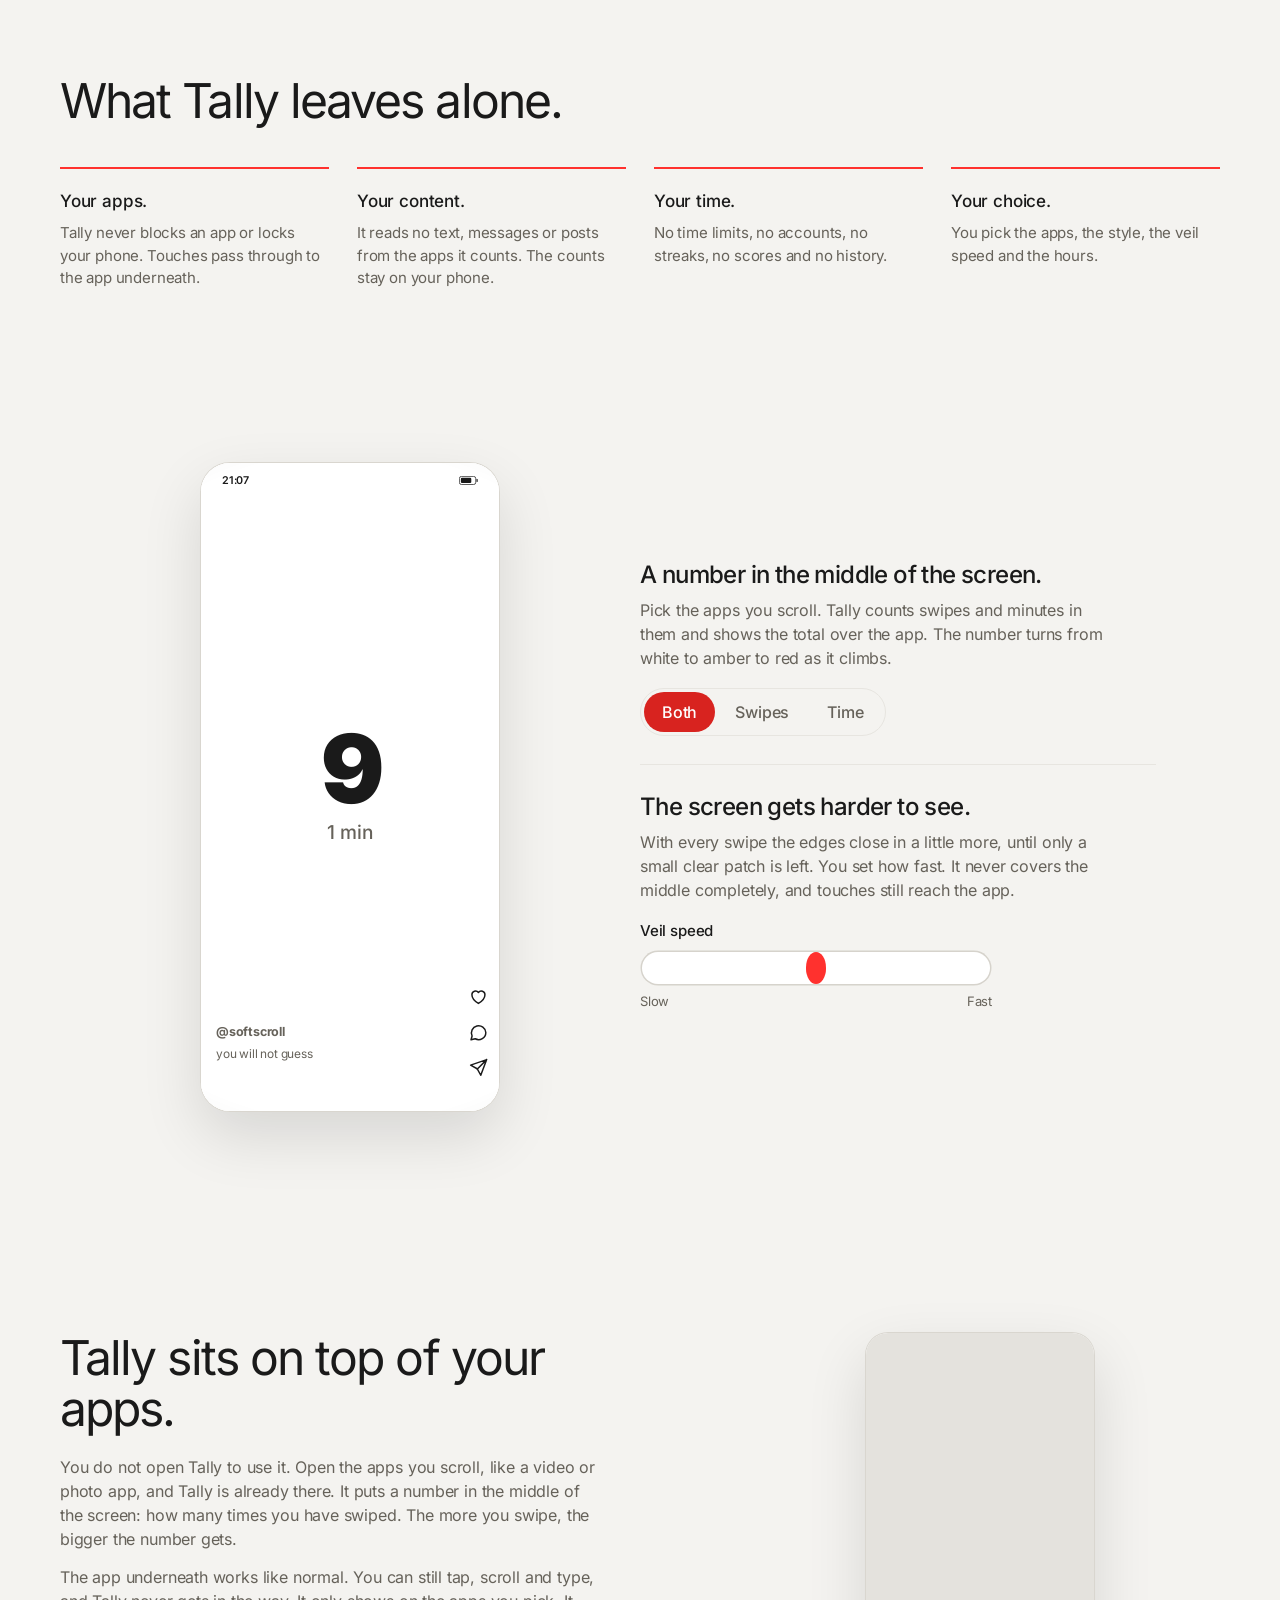
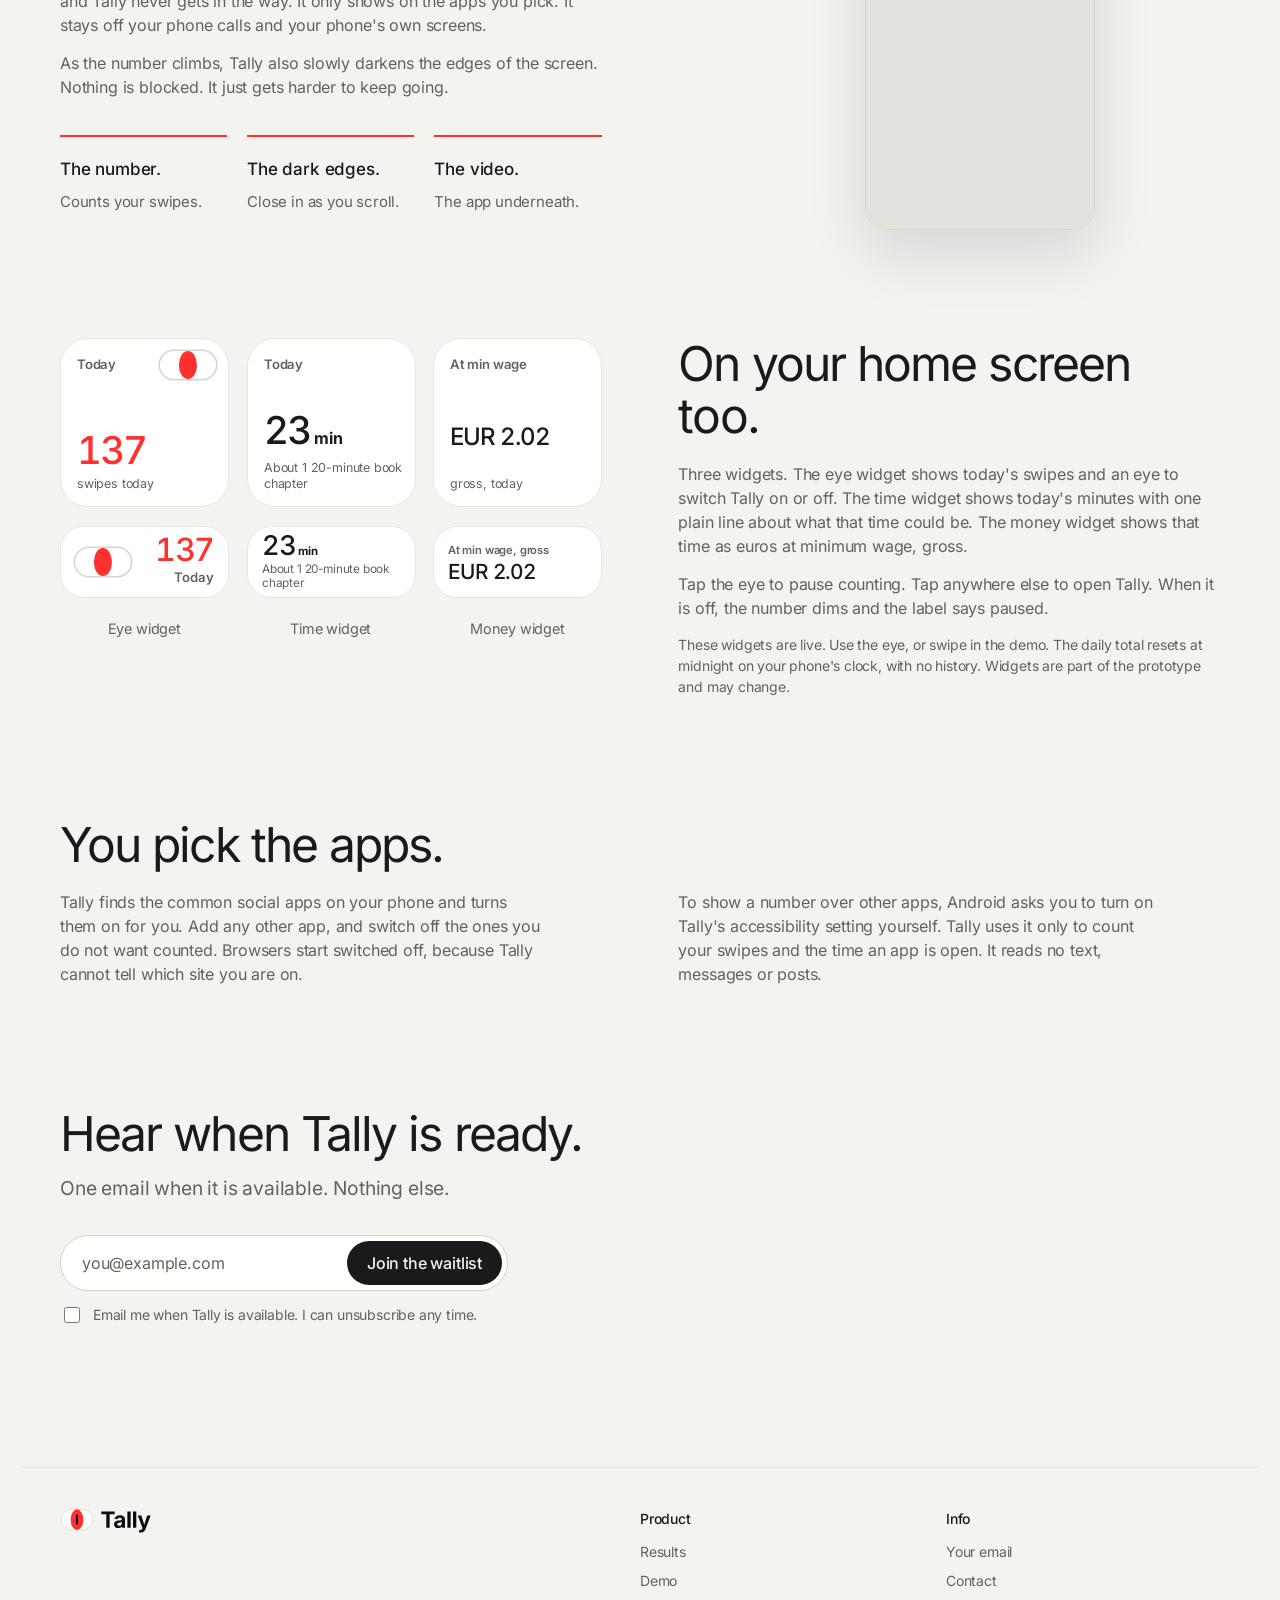
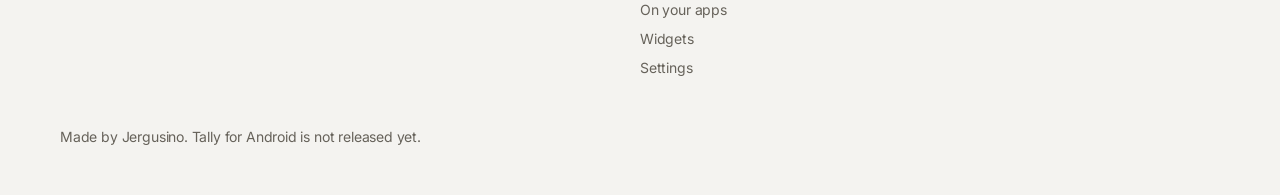
==== commit 9652dadd: "Red hero waitlist button; only the top bar in the data chart is red Co-Authored-By: Claude Haiku 5.5" ====
--- a/index.html
+++ b/index.html
@@ -14,7 +14,7 @@
   <link rel="icon" href="images/favicon.svg" type="image/svg+xml">
   <link rel="icon" href="images/favicon.png" type="image/png">
   <link rel="preload" href="fonts/inter-latin-var.woff2" as="font" type="font/woff2" crossorigin>
-  <link rel="stylesheet" href="styles.css?v=16">
+  <link rel="stylesheet" href="styles.css?v=17">
 </head>
 <body>
   <header class="top">
@@ -249,7 +249,7 @@
     </footer>
   </main>
 
-  <script src="script.js?v=16"></script>
+  <script src="script.js?v=17"></script>
   <script src="demo.js?v=3"></script>
 </body>
 </html>
--- a/styles.css
+++ b/styles.css
@@ -110,6 +110,8 @@
 .feat h2 { font-size: clamp(1.25rem, 2vw, 1.5rem); font-weight: 500; letter-spacing: -.025em; line-height: 1.2; }
 .feat p { margin-top: 8px; color: var(--muted); max-width: 30rem; }
 
+#join .pill-field button { background: var(--red-btn); color: #fff; }
+#join .pill-field button:hover { background: var(--red); }
 #demo { padding-top: clamp(72px, 12vh, 136px); padding-bottom: clamp(24px, 4vw, 48px); }
 
 /* controls */
@@ -192,7 +194,8 @@
 .bar-top { display: flex; justify-content: space-between; font-size: .9375rem; }
 .bar-top span:last-child { font-variant-numeric: tabular-nums; font-weight: 500; }
 .bar-track { height: 12px; background: var(--track); border-radius: 0 6px 6px 0; border-radius: 6px; overflow: hidden; }
-.bar-fill { height: 100%; width: 0; background: var(--c-with); border-radius: 0 4px 4px 0; transition: width .9s var(--ease); }
+.bar-fill { height: 100%; width: 0; background: var(--muted); border-radius: 0 4px 4px 0; transition: width .9s var(--ease); }
+.bar-fill.hl { background: var(--c-with); }
 .bar-row:hover .bar-fill, .bar-row:focus-visible .bar-fill { filter: brightness(1.12); }
 .bars .small { margin-top: auto; }
 
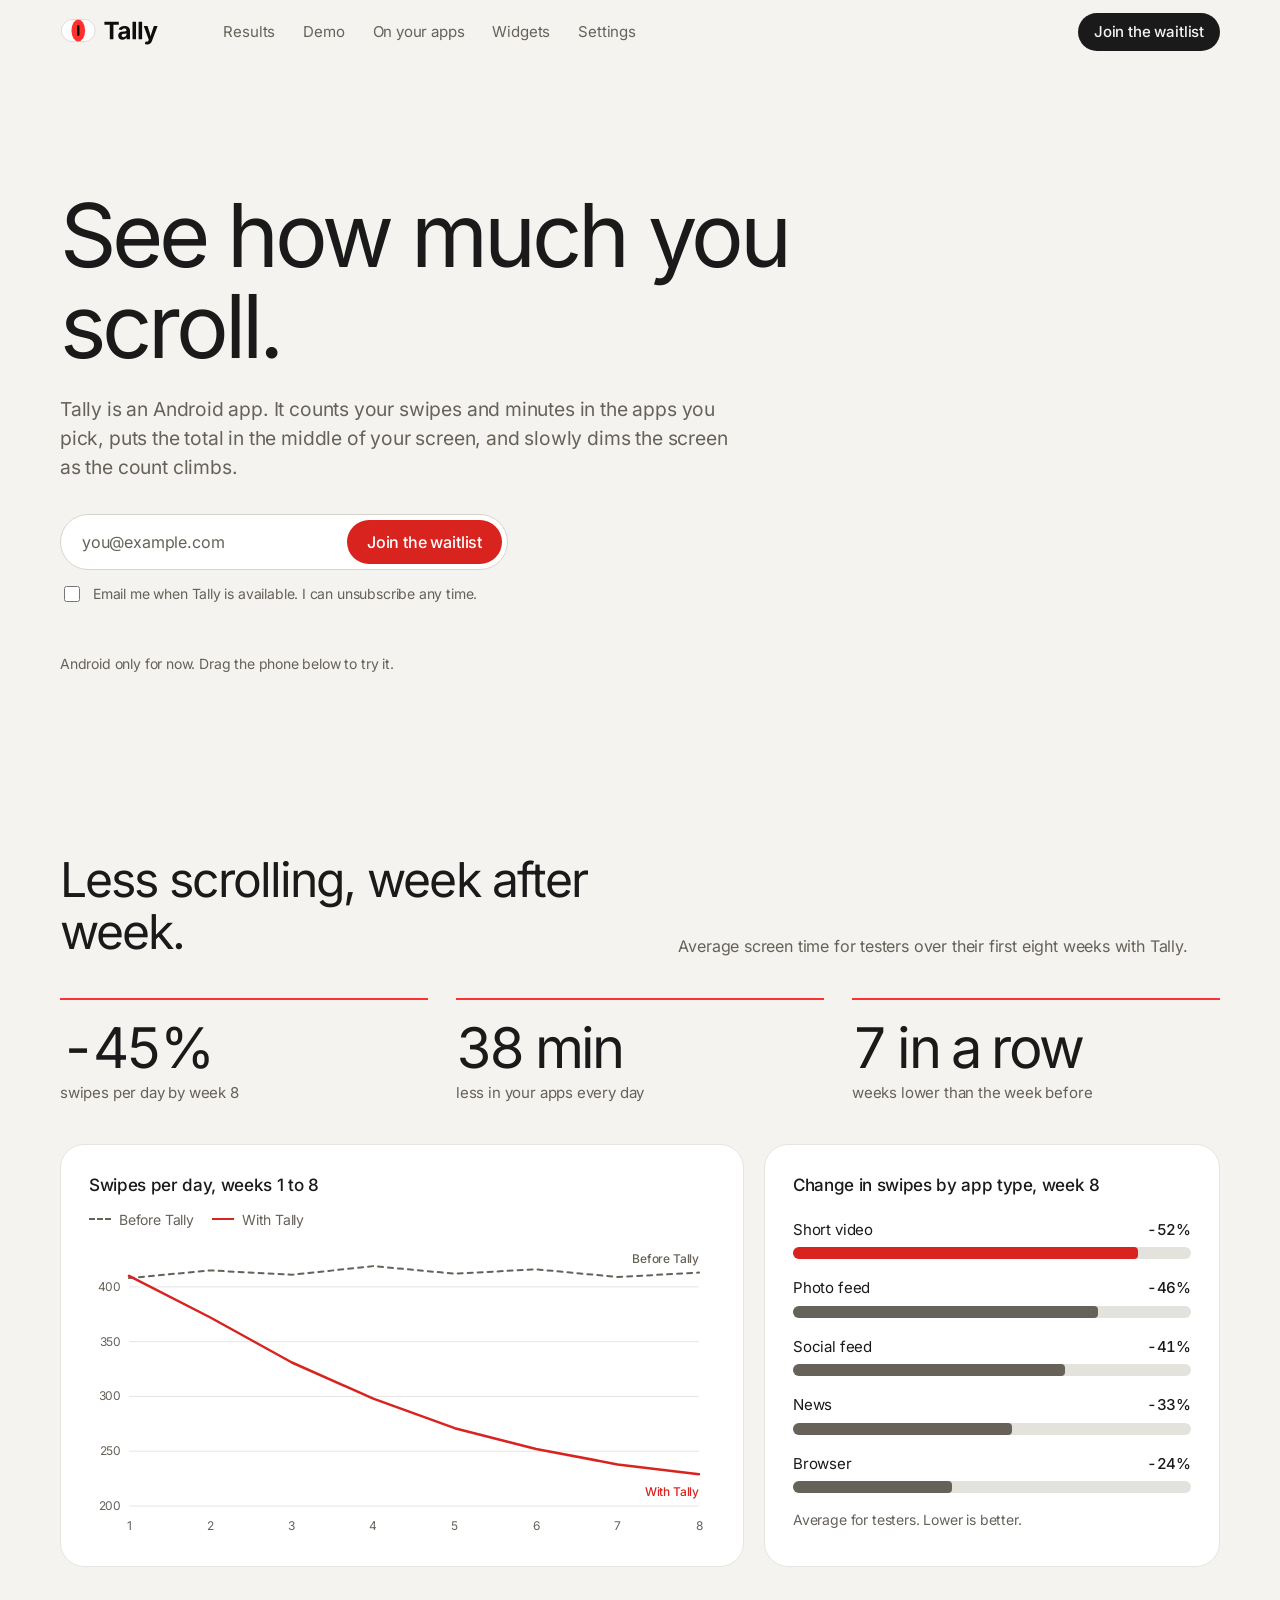
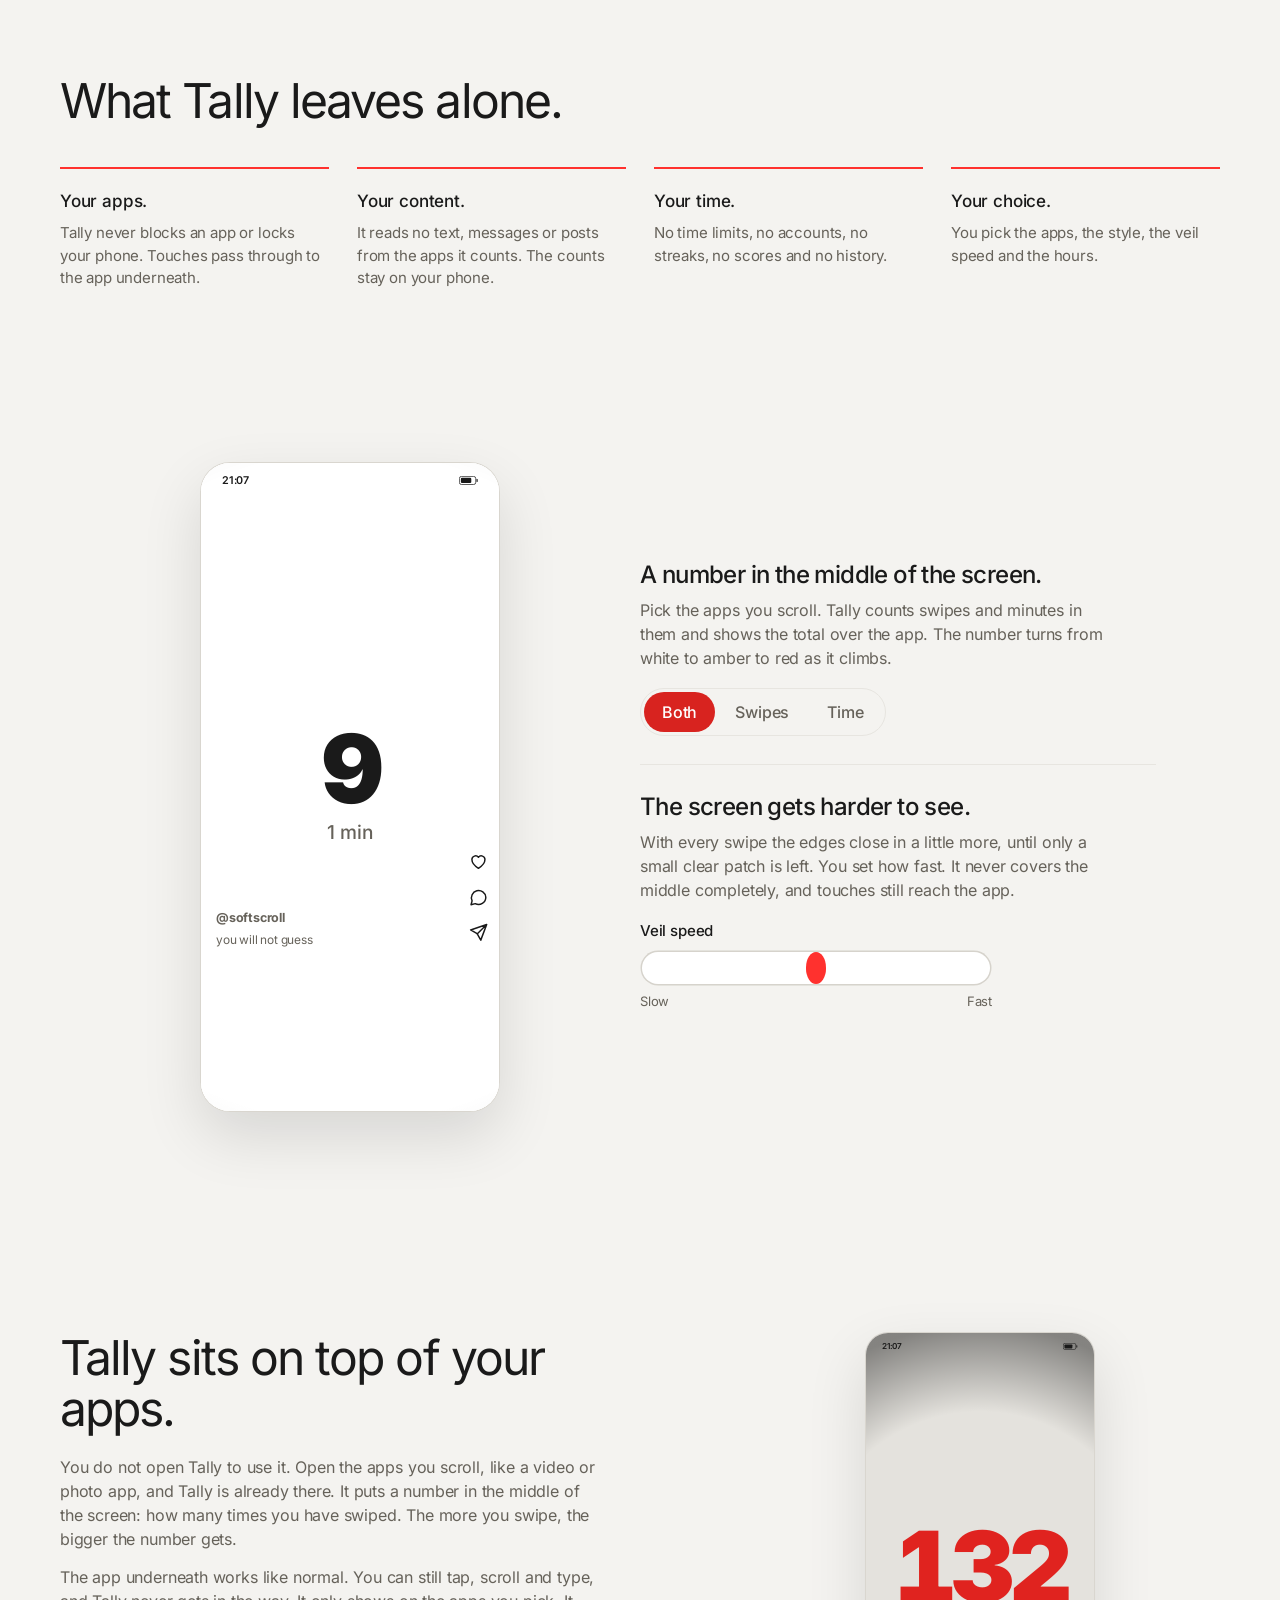
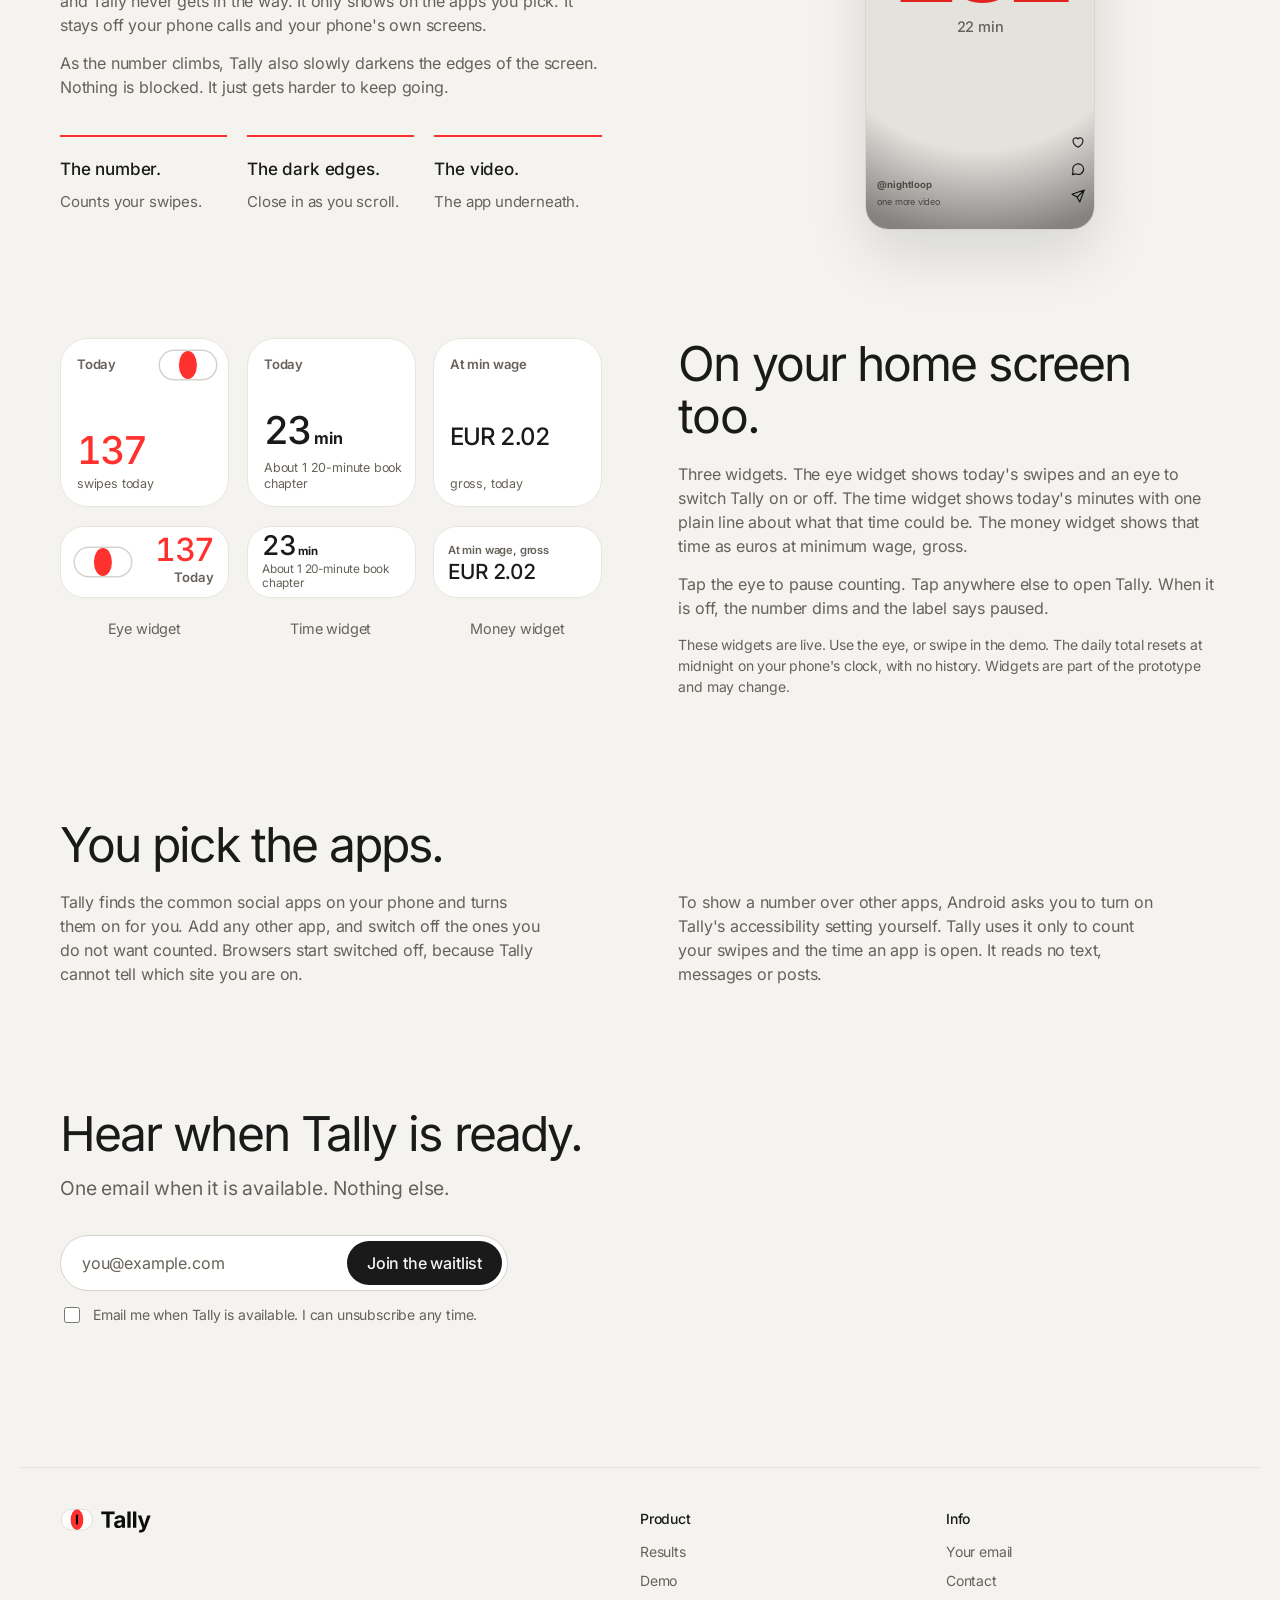
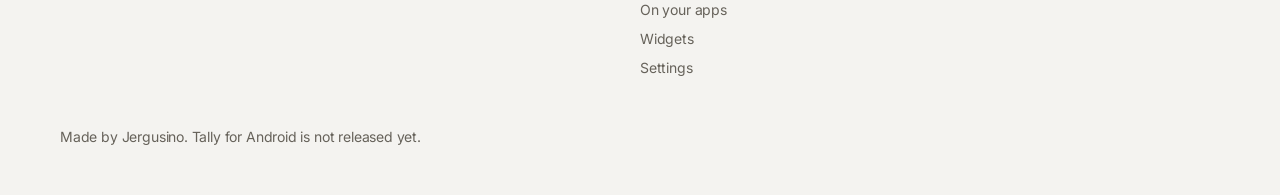
==== commit b678f688: "Demo: like, comment and share icons scroll with each video Co-Authored-By: Claude Haiku 5.5 <noreply" ====
--- a/index.html
+++ b/index.html
@@ -93,11 +93,6 @@
           <div class="screen" id="screen" tabindex="0" role="group" aria-label="Demo feed. Drag up or down, or press Space, to swipe.">
             <div class="feed" id="feed"></div>
             <div class="veil" id="veil-fx"></div>
-            <div class="rail" aria-hidden="true">
-              <svg viewBox="0 0 24 24"><path d="M12 20s-7.5-4.6-7.5-10A4.2 4.2 0 0 1 12 7.4 4.2 4.2 0 0 1 19.5 10c0 5.4-7.5 10-7.5 10z"/></svg>
-              <svg viewBox="0 0 24 24"><path d="M20.5 12a8.3 8.3 0 0 1-12.2 7.3L3.5 20.5l1.2-4.4A8.3 8.3 0 1 1 20.5 12z"/></svg>
-              <svg viewBox="0 0 24 24"><path d="M21.5 3 10.5 14M21.5 3l-6.8 18-4.2-7.5L3 9.3z"/></svg>
-            </div>
             <div class="overlay" id="overlay" aria-hidden="true">
               <span class="rings" id="rings"></span>
               <span class="num" id="num">0</span>
@@ -250,6 +245,6 @@
   </main>
 
   <script src="script.js?v=17"></script>
-  <script src="demo.js?v=3"></script>
+  <script src="demo.js?v=17"></script>
 </body>
 </html>
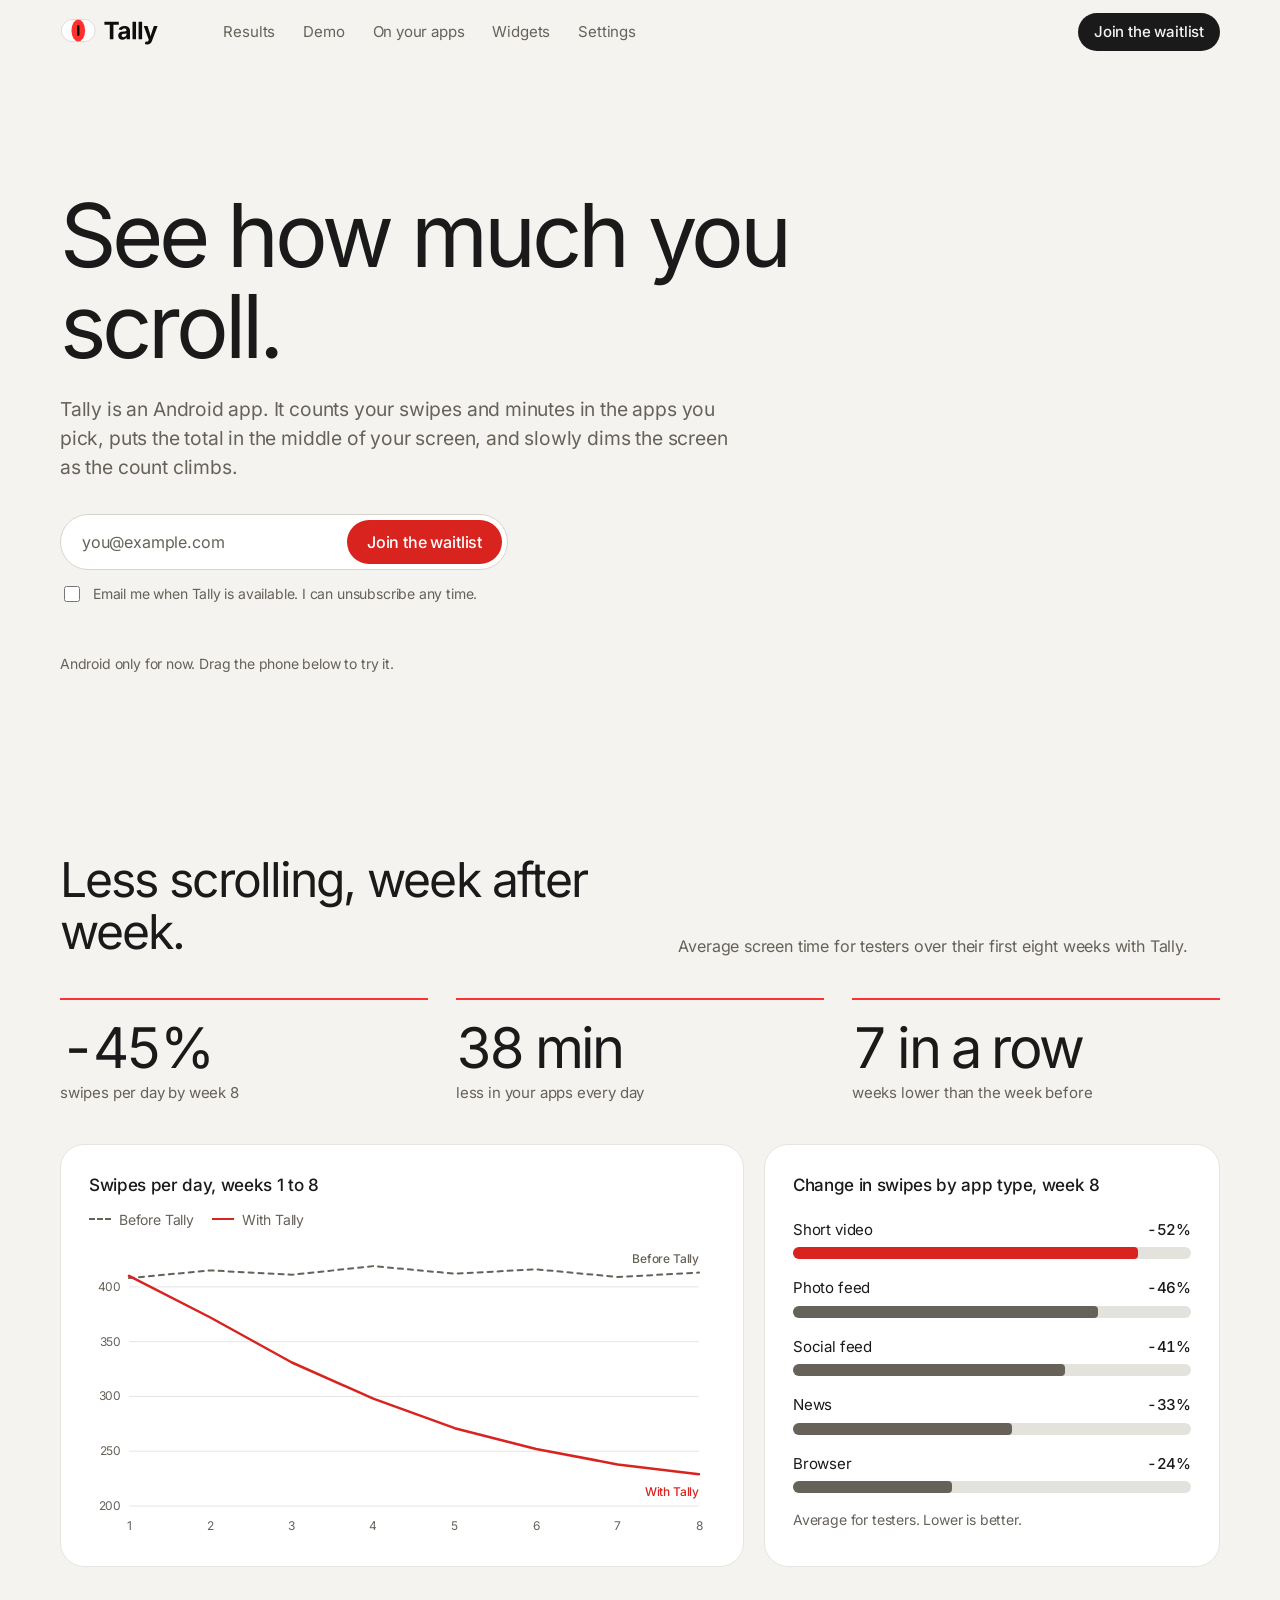
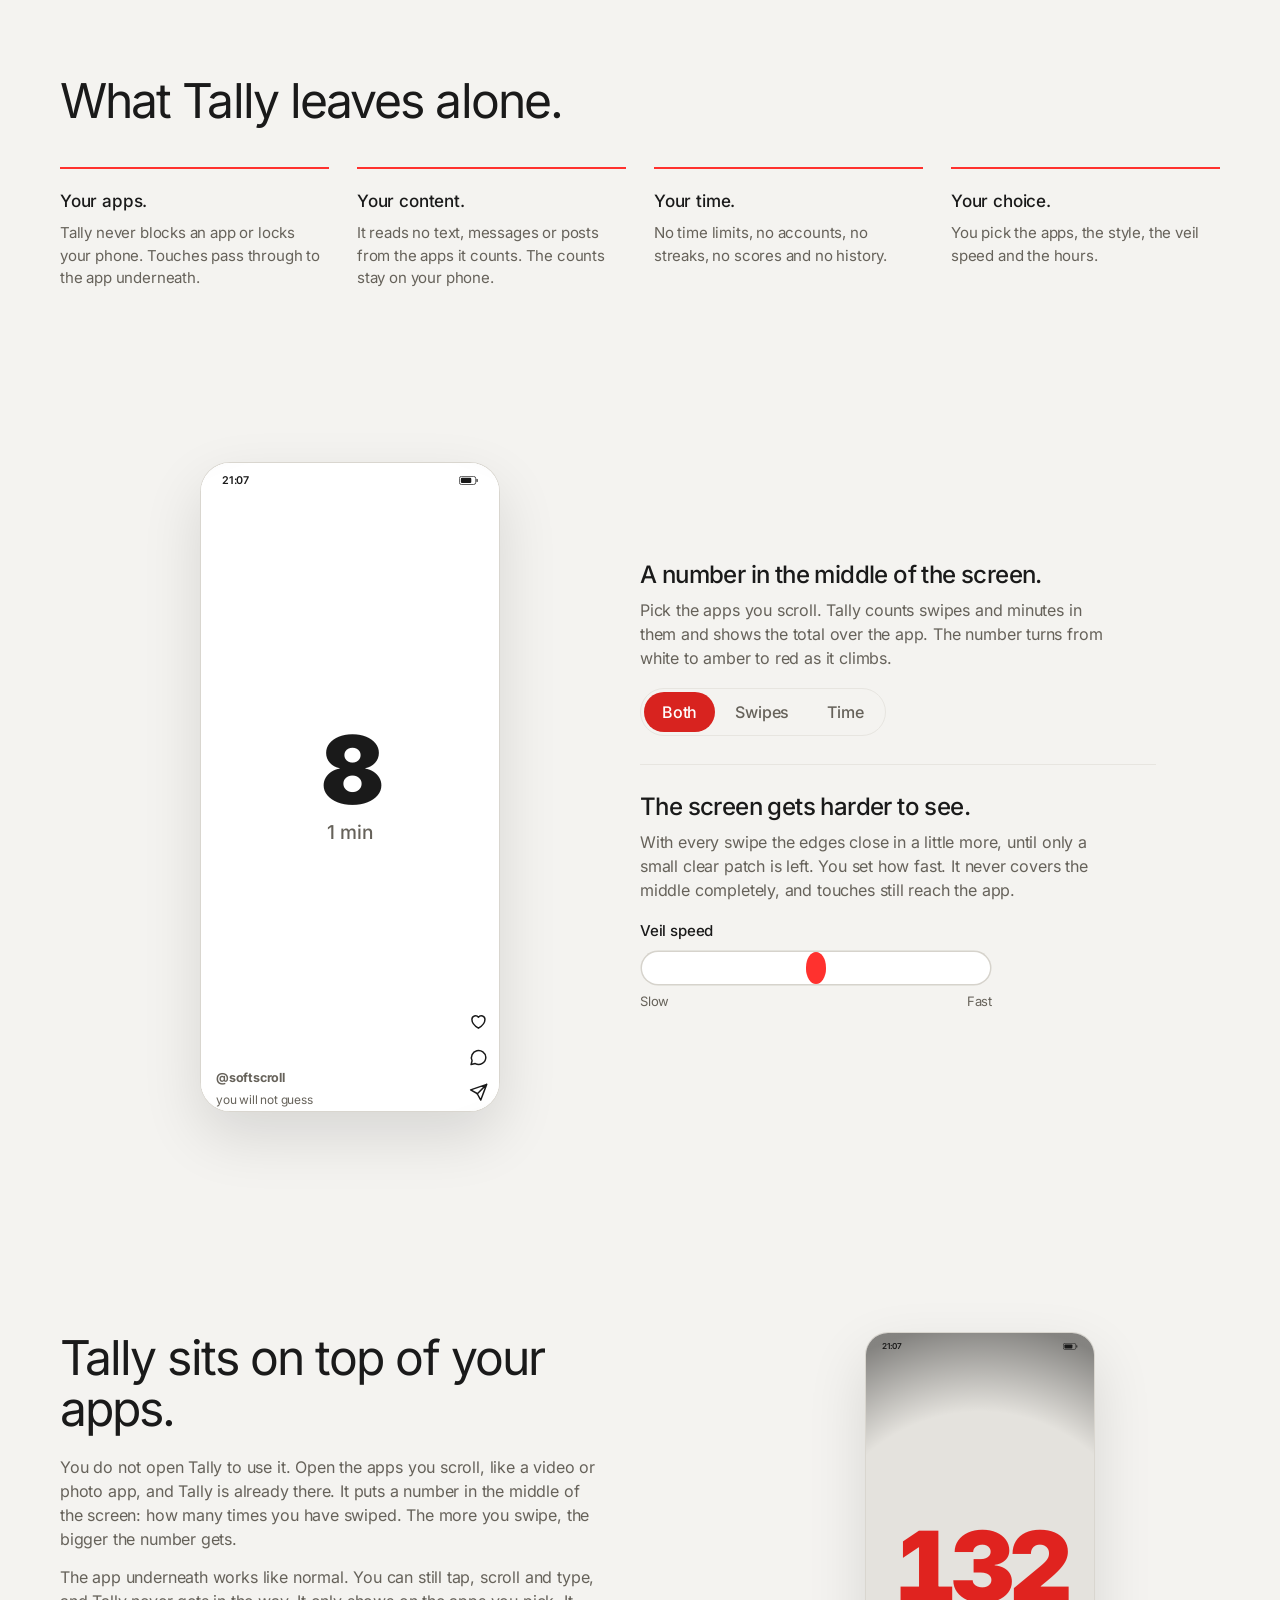
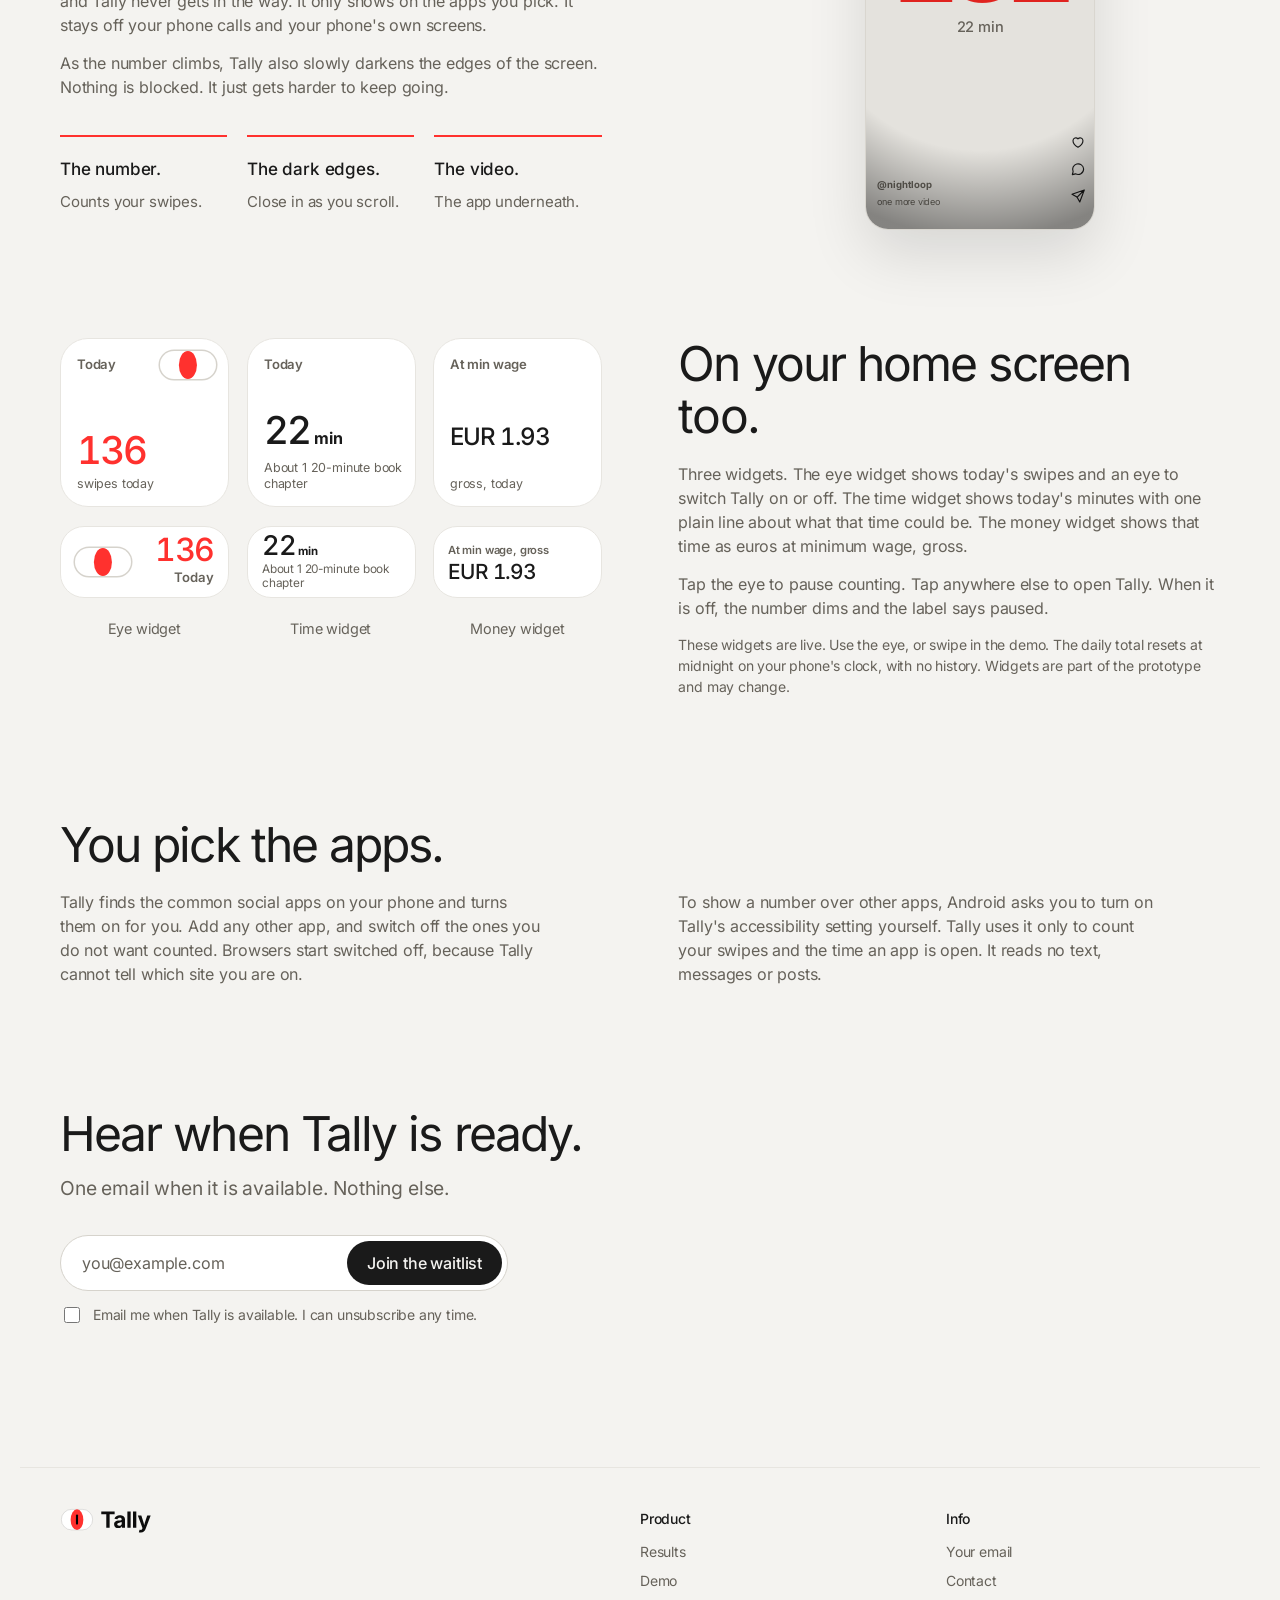
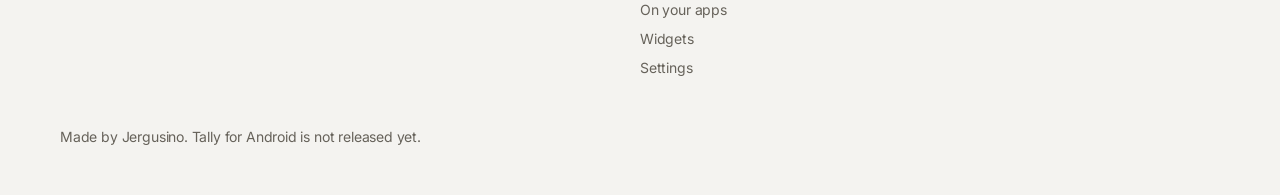
==== commit d3e1ea1d: "Mobile: demo starts passive so the page scrolls past it; 'Try the demo' turns swiping on Co-Authored" ====
--- a/index.html
+++ b/index.html
@@ -14,7 +14,7 @@
   <link rel="icon" href="images/favicon.svg" type="image/svg+xml">
   <link rel="icon" href="images/favicon.png" type="image/png">
   <link rel="preload" href="fonts/inter-latin-var.woff2" as="font" type="font/woff2" crossorigin>
-  <link rel="stylesheet" href="styles.css?v=17">
+  <link rel="stylesheet" href="styles.css?v=18">
 </head>
 <body>
   <header class="top">
@@ -100,6 +100,7 @@
             </div>
             <div class="statusbar" aria-hidden="true"><span>21:07</span><svg viewBox="0 0 26 12"><rect x="0.5" y="0.5" width="22" height="11" rx="3" fill="none" stroke="currentColor"/><rect x="2.5" y="2.5" width="14" height="7" rx="1.5"/><rect x="23.5" y="4" width="1.6" height="4" rx="0.6"/></svg></div>
             <p class="hint" id="hint" aria-hidden="true">Swipe up</p>
+            <button class="try" id="try" type="button" hidden>Try the demo</button>
           </div>
         </div>
         <p class="sr-only" id="live" role="status" aria-live="polite"></p>
@@ -244,7 +245,7 @@
     </footer>
   </main>
 
-  <script src="script.js?v=17"></script>
-  <script src="demo.js?v=17"></script>
+  <script src="script.js?v=18"></script>
+  <script src="demo.js?v=18"></script>
 </body>
 </html>
--- a/styles.css
+++ b/styles.css
@@ -239,10 +239,13 @@
 }
 .screen {
   position: relative; width: 100%; height: 100%; overflow: hidden; container-type: inline-size;
-  background: var(--screen); color: var(--pink); touch-action: none; user-select: none; -webkit-user-select: none; cursor: grab;
+  background: var(--screen); color: var(--pink); touch-action: auto; user-select: none; -webkit-user-select: none; cursor: grab;
   isolation: isolate;
 }
+.screen.engaged { touch-action: none; }
 .screen:active { cursor: grabbing; }
+.try { position: absolute; z-index: 6; left: 50%; top: 14cqw; transform: translateX(-50%); padding: 2.6cqw 5cqw; border: 0; border-radius: 999px; background: var(--ink); color: var(--bg); font-size: 4cqw; font-weight: 600; white-space: nowrap; }
+.try[hidden] { display: none; }
 .screen:focus-visible { outline: 2px solid var(--red); outline-offset: -4px; }
 .feed { position: absolute; inset: 0; }
 .slide {
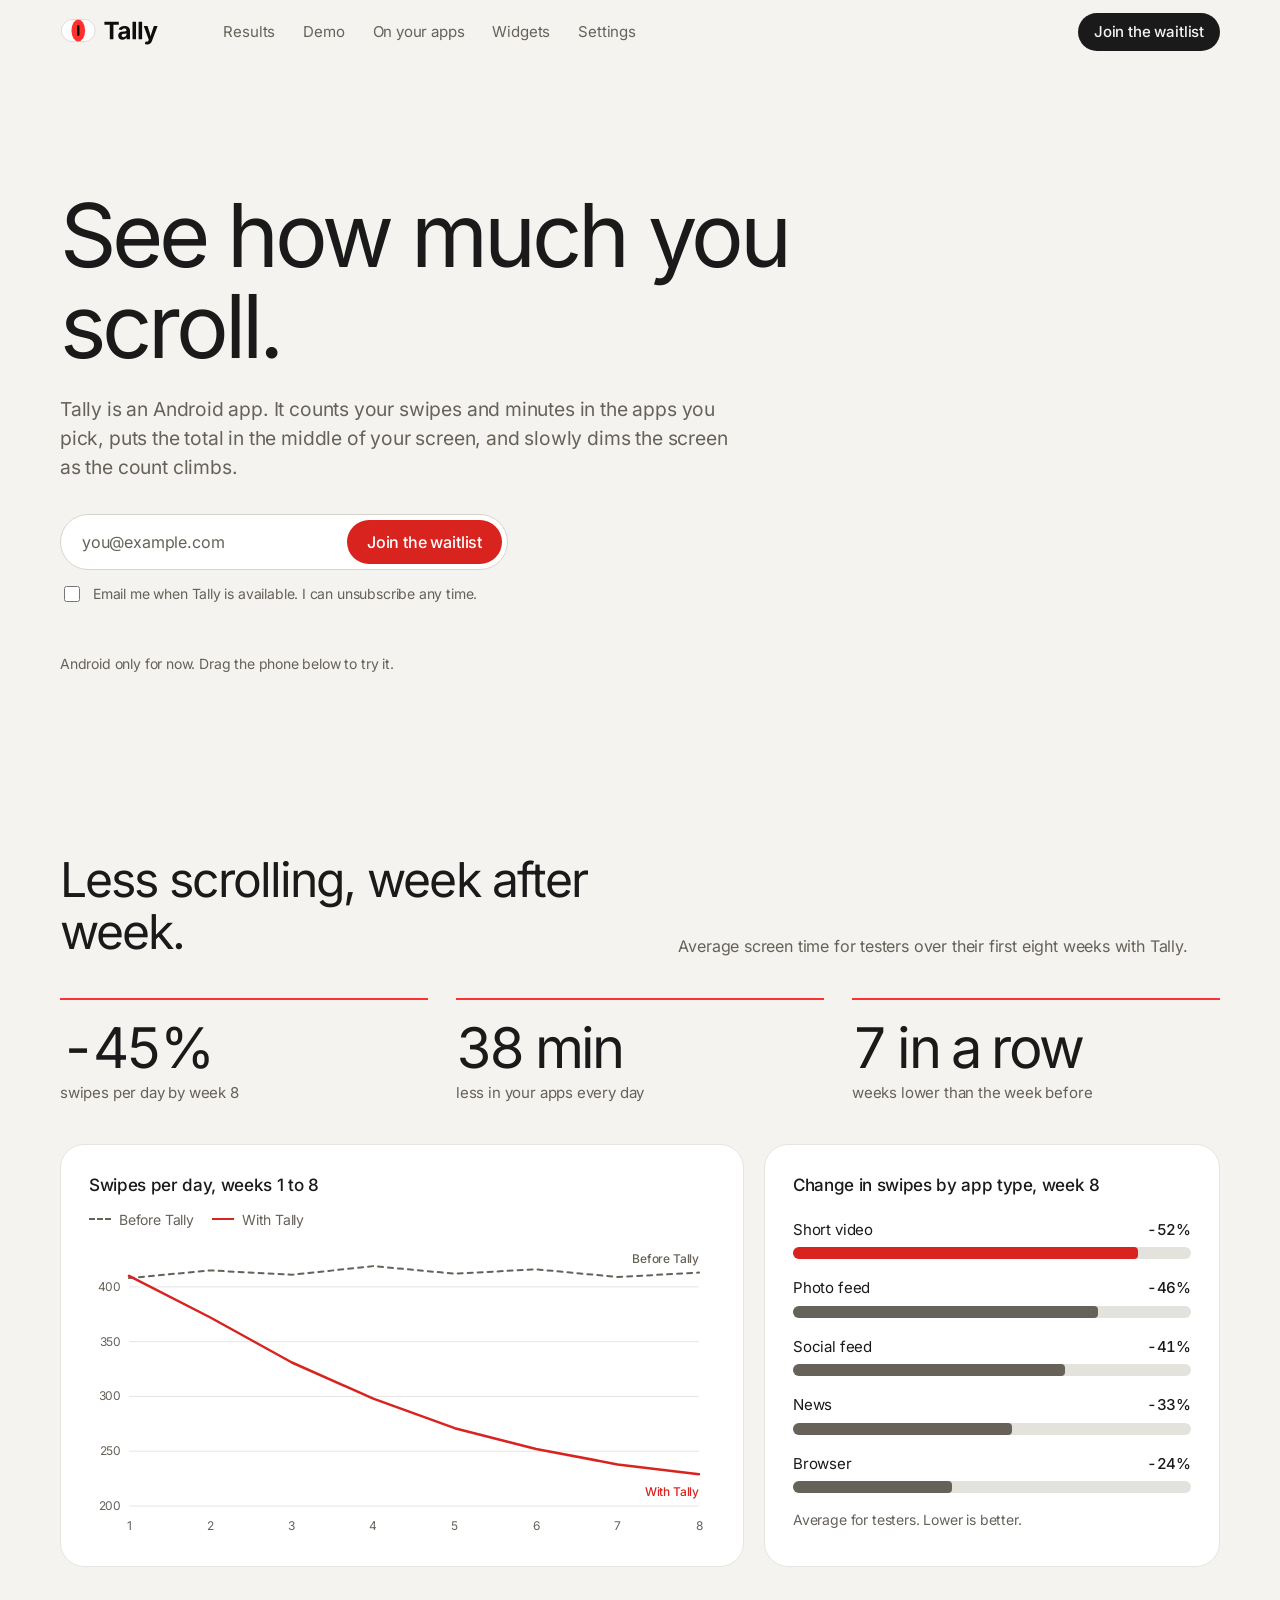
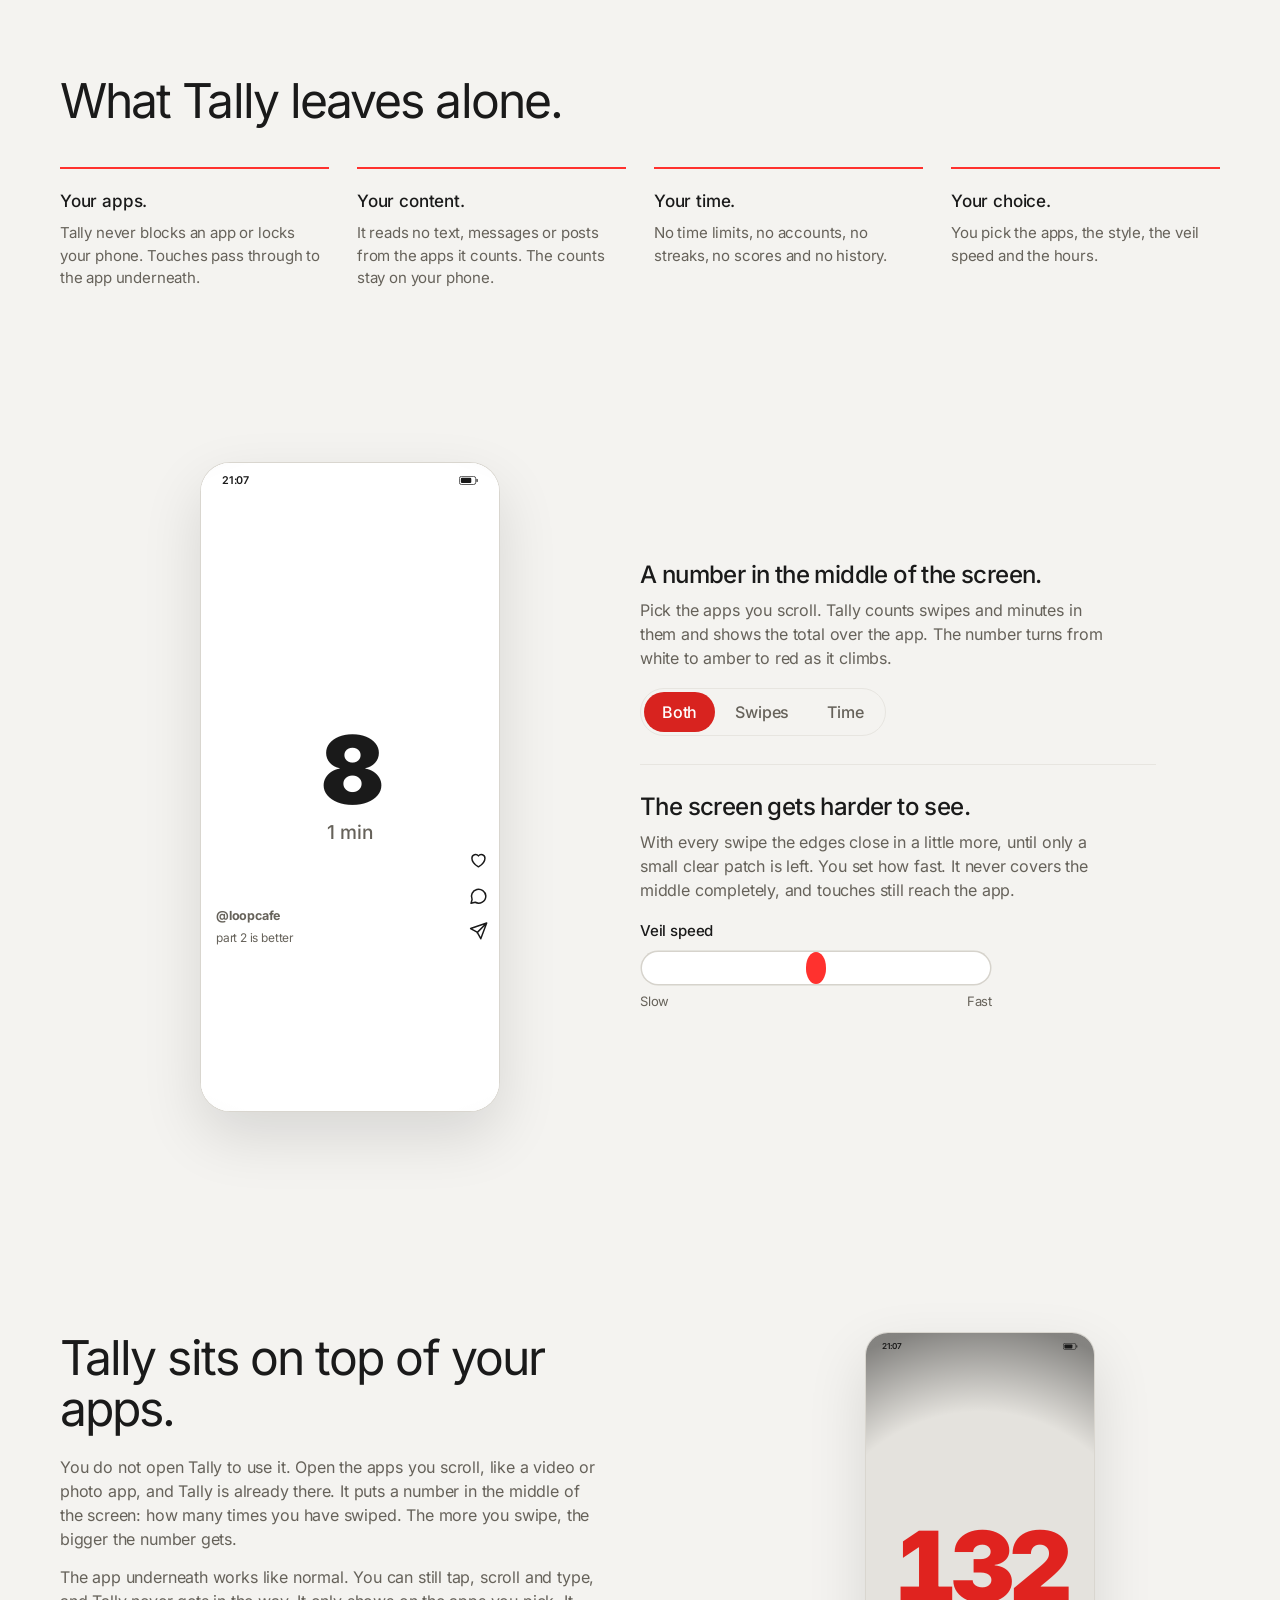
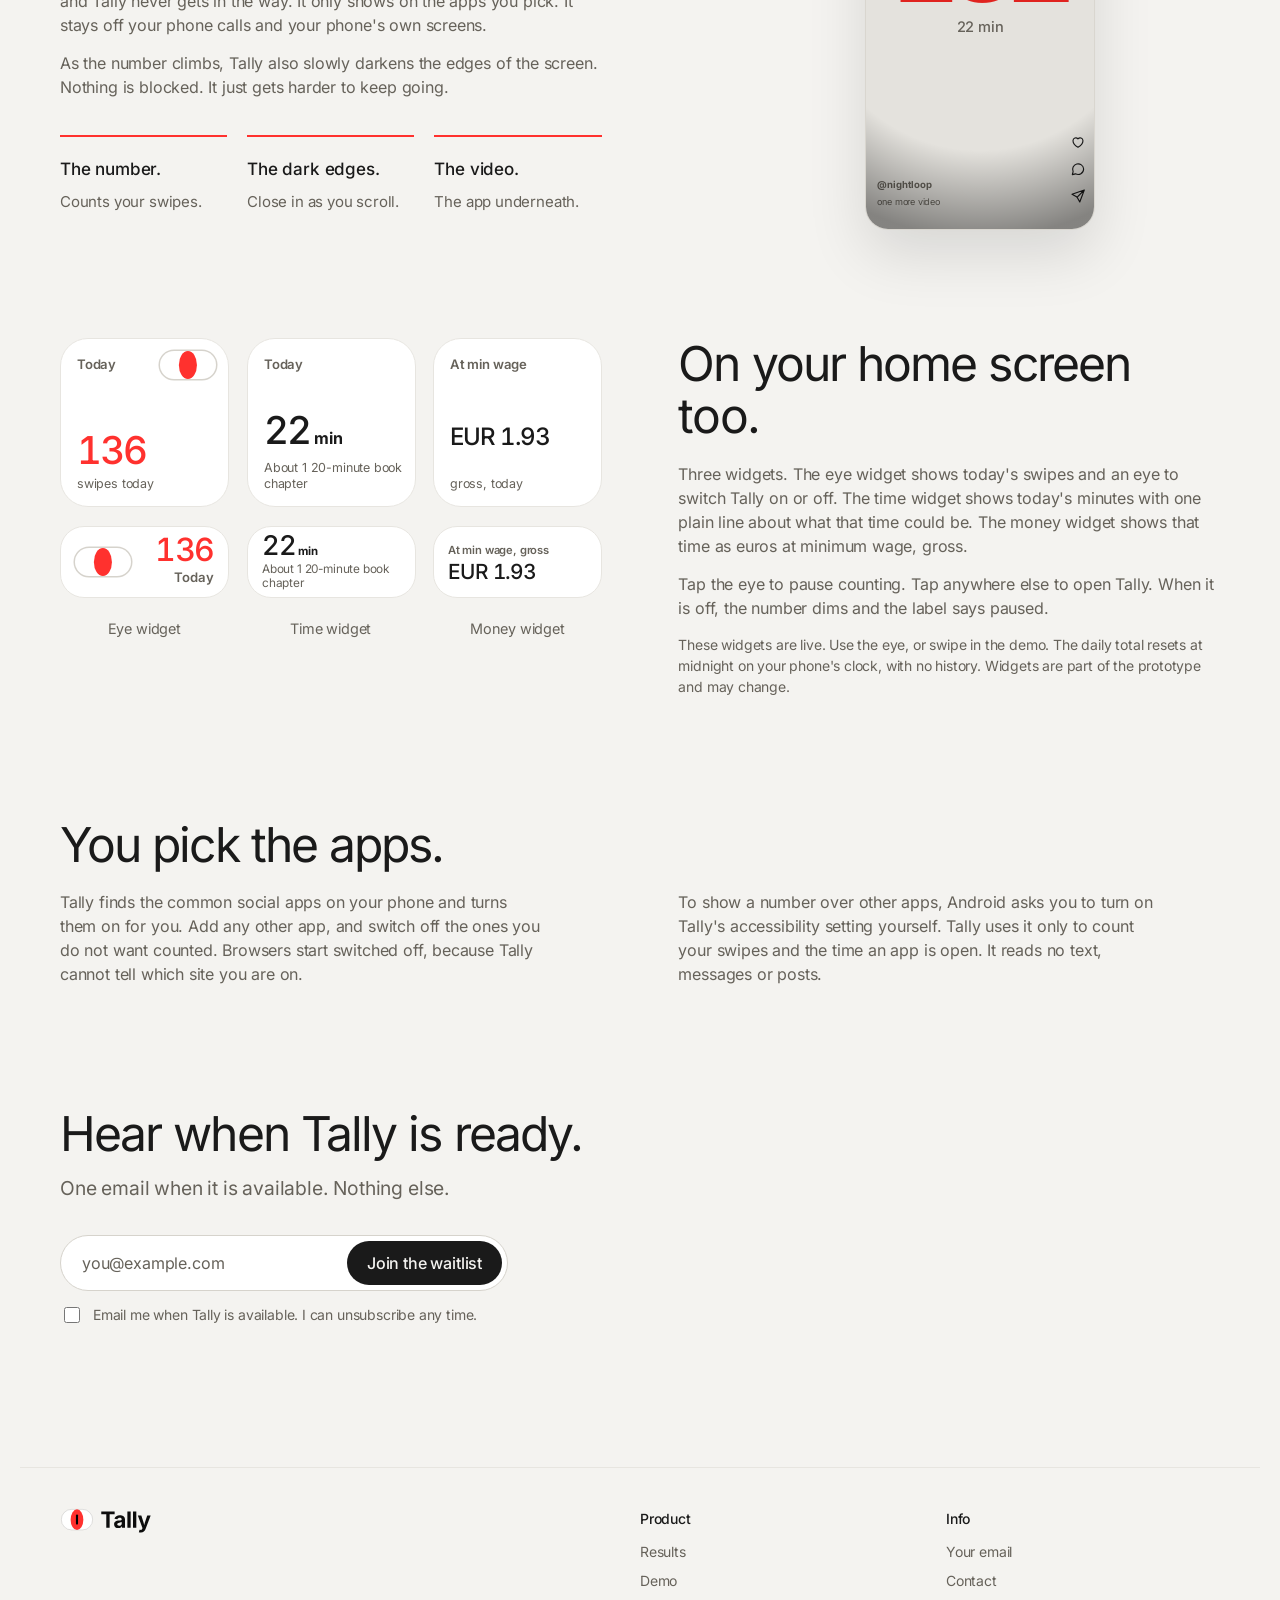
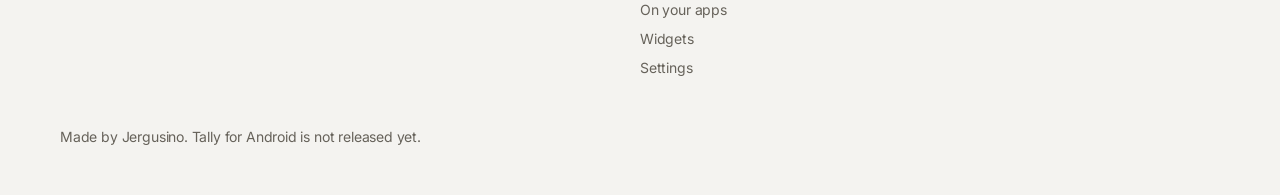
==== commit f8b93174: "Remove tap highlight; block text and image selection and image dragging, keep form fields usable Co-" ====
--- a/index.html
+++ b/index.html
@@ -14,7 +14,7 @@
   <link rel="icon" href="images/favicon.svg" type="image/svg+xml">
   <link rel="icon" href="images/favicon.png" type="image/png">
   <link rel="preload" href="fonts/inter-latin-var.woff2" as="font" type="font/woff2" crossorigin>
-  <link rel="stylesheet" href="styles.css?v=18">
+  <link rel="stylesheet" href="styles.css?v=19">
 </head>
 <body>
   <header class="top">
@@ -245,7 +245,7 @@
     </footer>
   </main>
 
-  <script src="script.js?v=18"></script>
-  <script src="demo.js?v=18"></script>
+  <script src="script.js?v=19"></script>
+  <script src="demo.js?v=19"></script>
 </body>
 </html>
--- a/styles.css
+++ b/styles.css
@@ -48,7 +48,12 @@
   }
 }
 
-* { box-sizing: border-box; }
+* { box-sizing: border-box; -webkit-tap-highlight-color: transparent; }
+/* no text or graphics selection, no image dragging; form fields and the email box stay usable */
+body, img, svg, picture, figure, .phone, .screen, .feed, .slide, .card, .tile, .widget, .homescreen { -webkit-user-select: none; user-select: none; }
+body { -webkit-touch-callout: none; }
+img { -webkit-user-drag: none; pointer-events: none; }
+input, textarea { -webkit-user-select: text; user-select: text; }
 html { color-scheme: light dark; scroll-behavior: smooth; -webkit-text-size-adjust: 100%; }
 body { margin: 0; background: var(--bg); color: var(--ink); font: 400 1rem/1.5 var(--font); letter-spacing: -.011em; -webkit-font-smoothing: antialiased; }
 h1, h2, h3, p, ul, figure { margin: 0; }
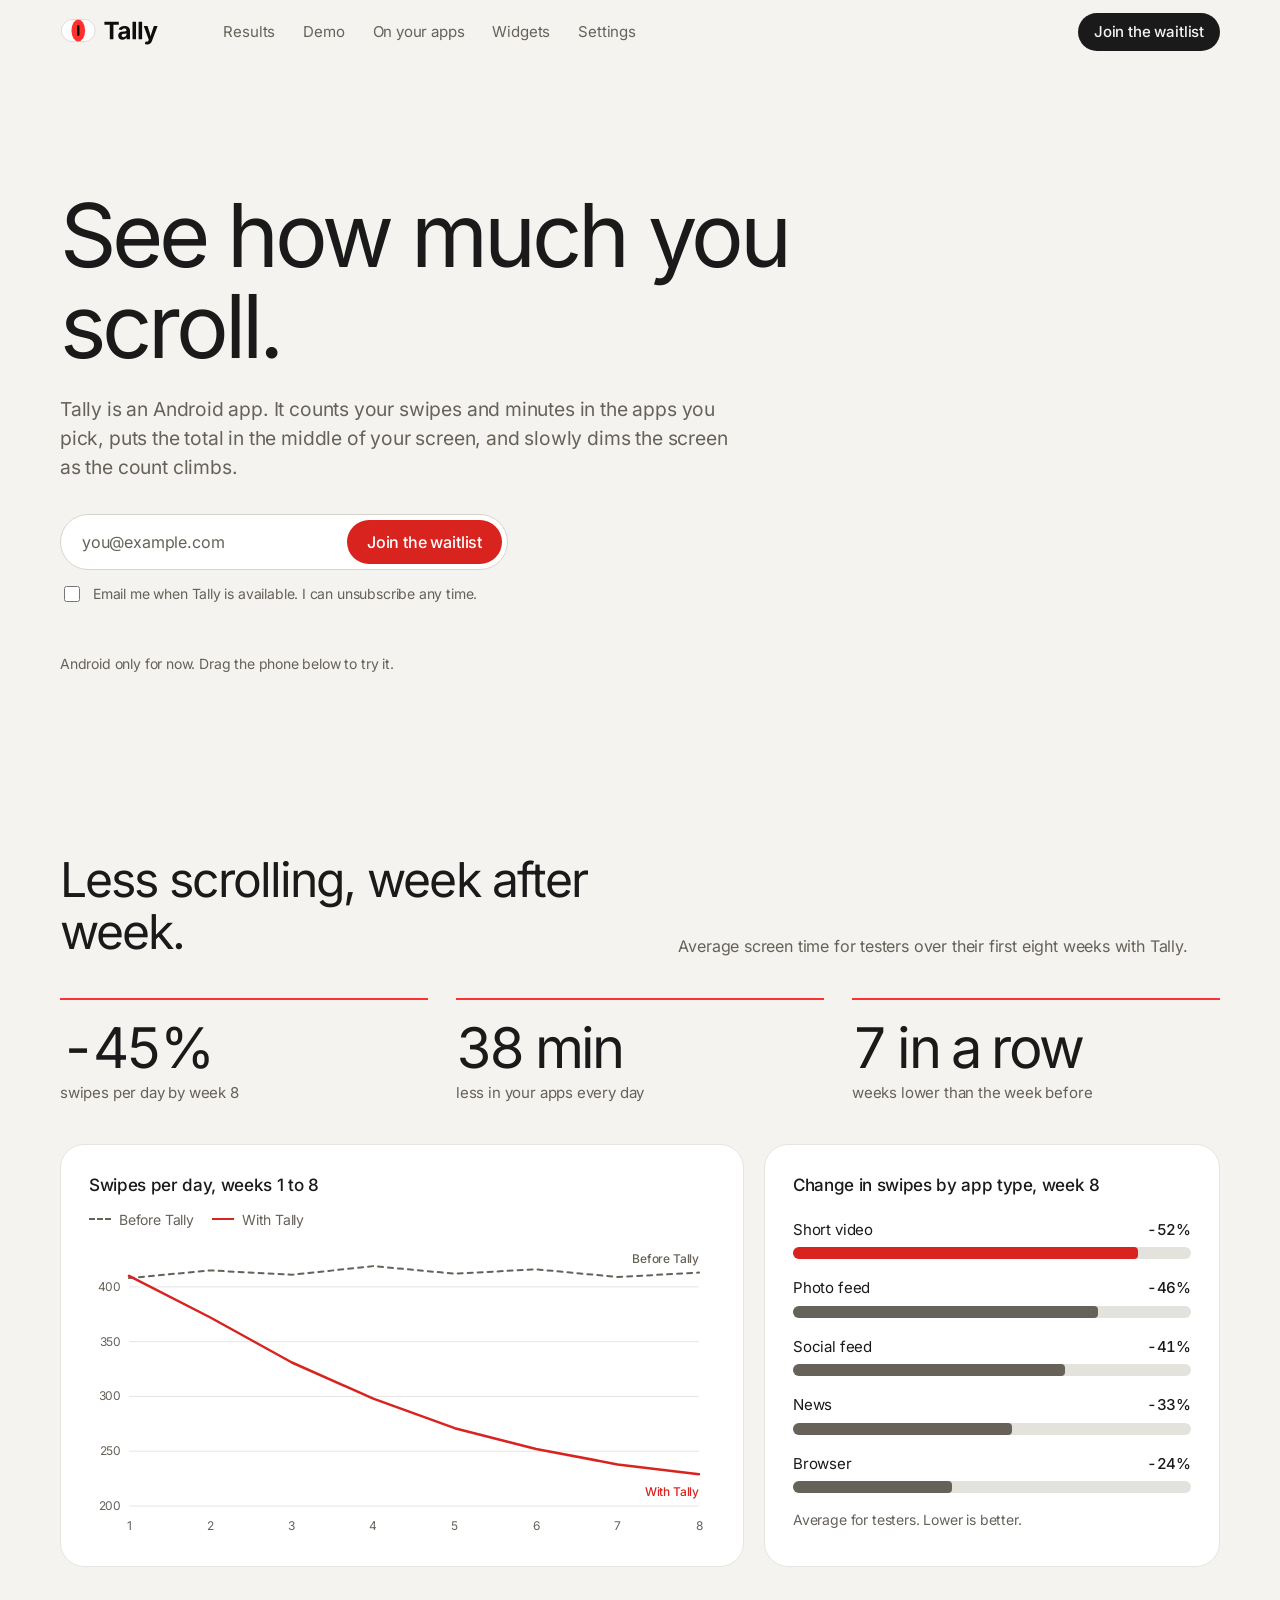
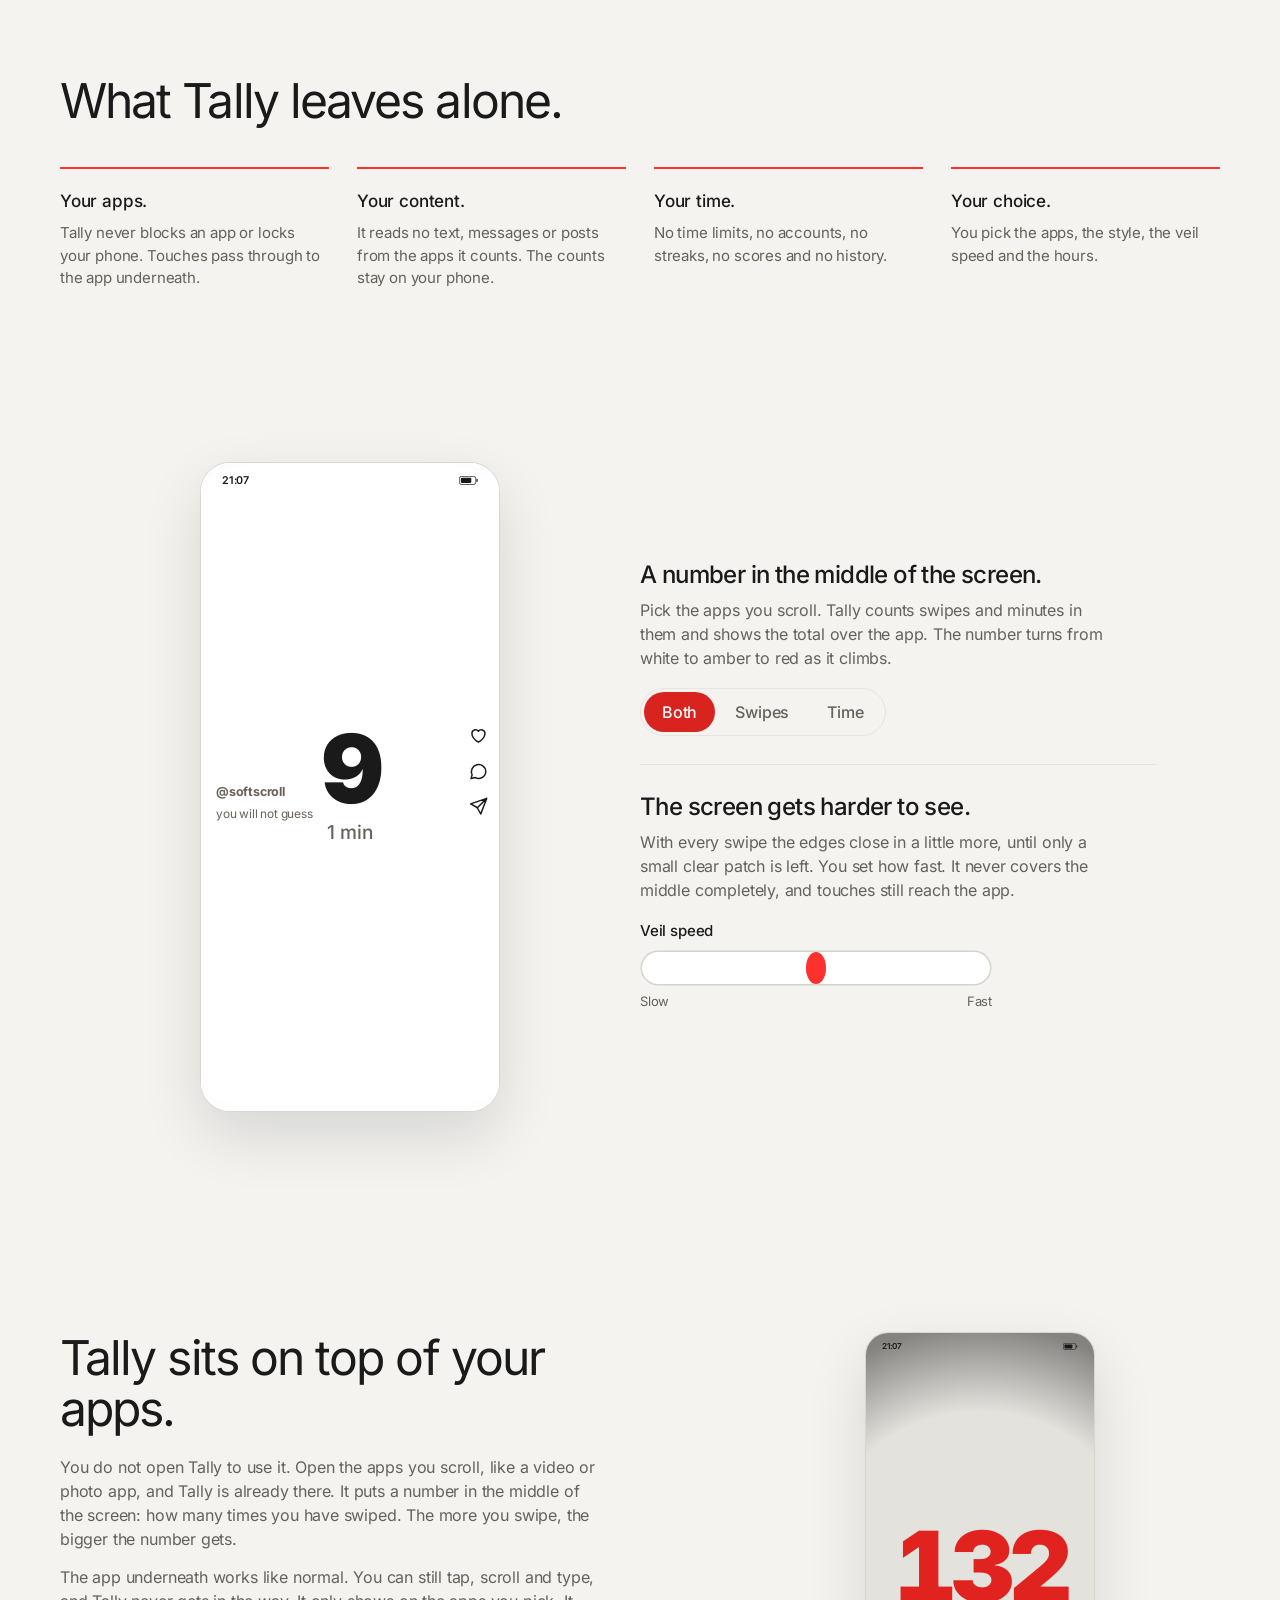
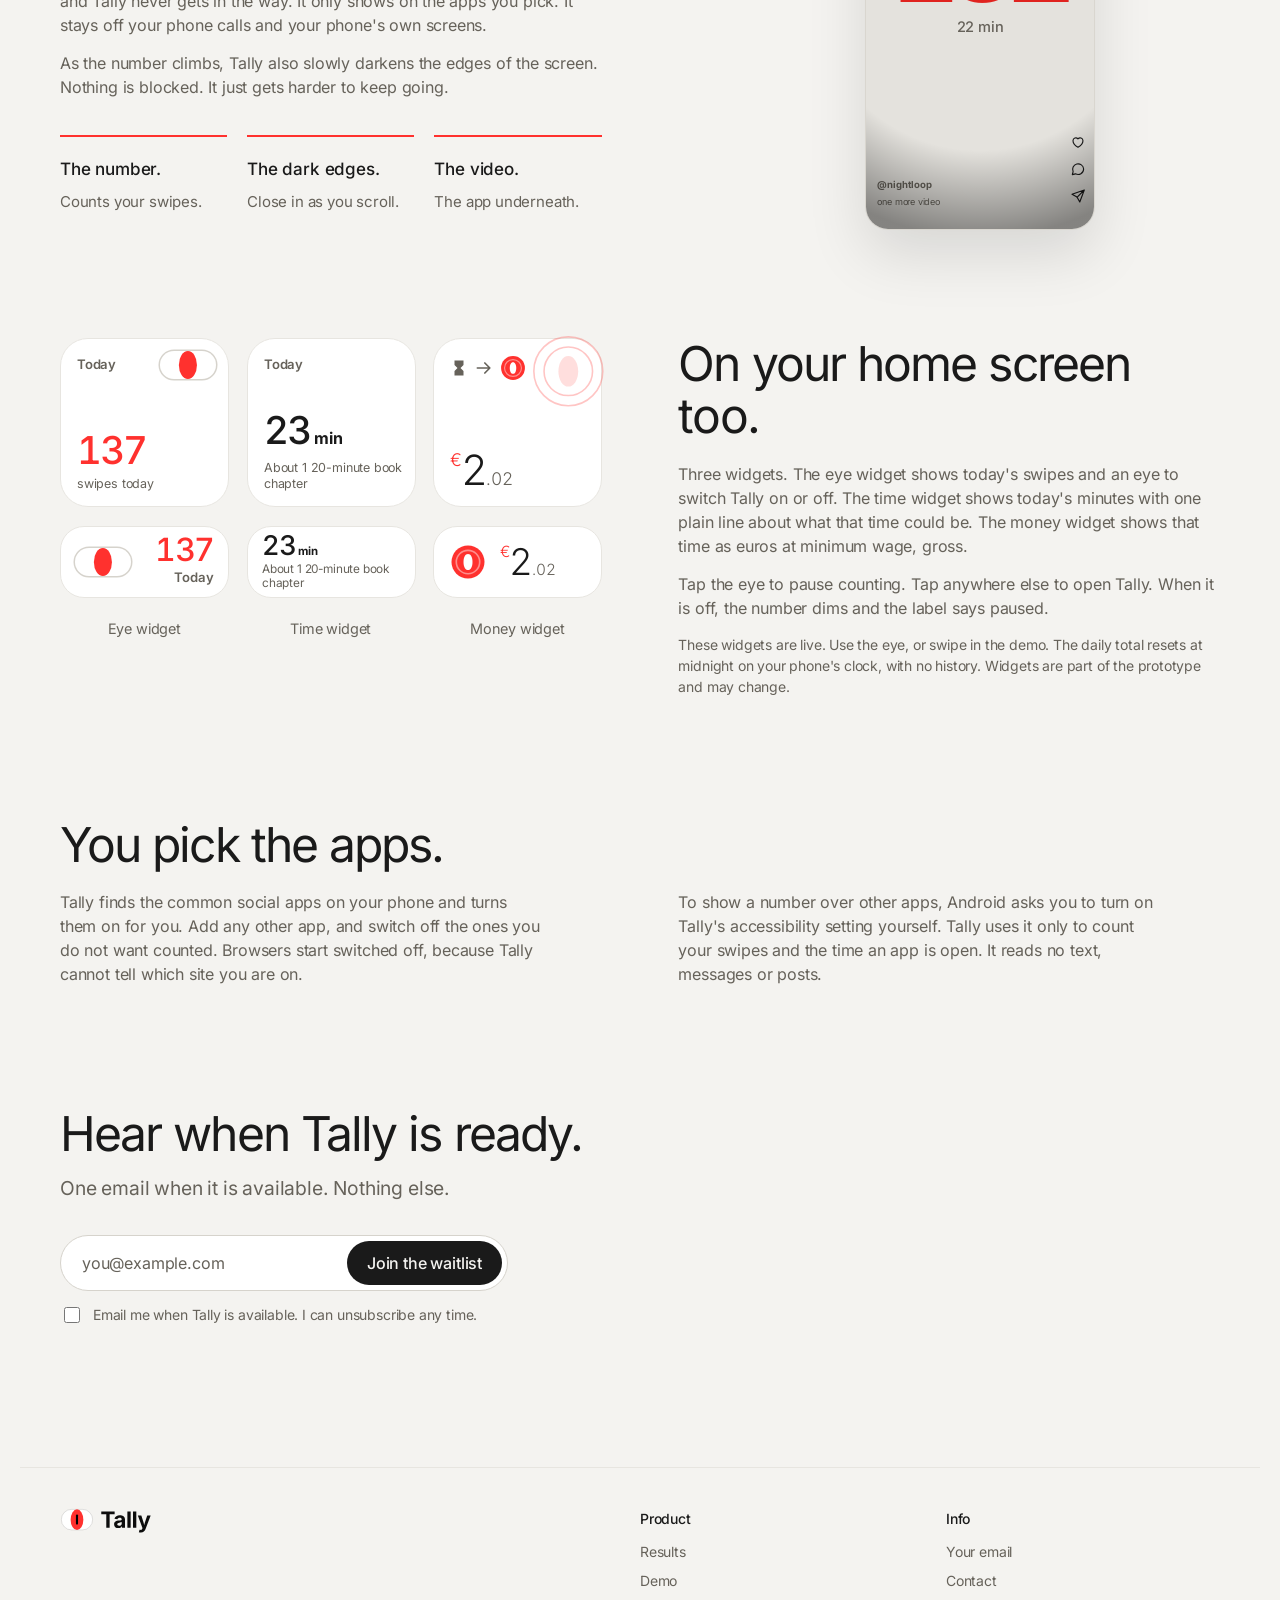
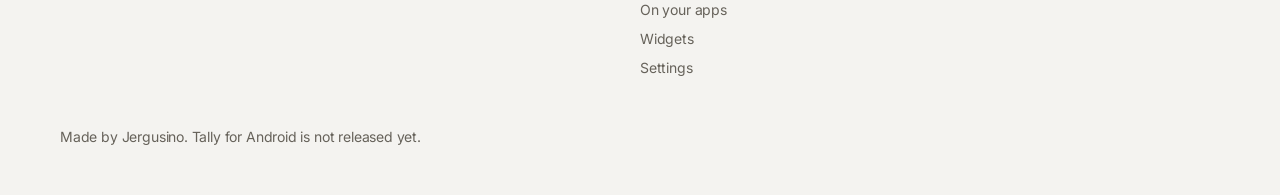
==== commit 79154134: "Money widget on site: new app design, symbols instead of words, thin amount with red euro sign Co-Au" ====
--- a/index.html
+++ b/index.html
@@ -14,7 +14,7 @@
   <link rel="icon" href="images/favicon.svg" type="image/svg+xml">
   <link rel="icon" href="images/favicon.png" type="image/png">
   <link rel="preload" href="fonts/inter-latin-var.woff2" as="font" type="font/woff2" crossorigin>
-  <link rel="stylesheet" href="styles.css?v=19">
+  <link rel="stylesheet" href="styles.css?v=20">
 </head>
 <body>
   <header class="top">
@@ -195,13 +195,18 @@
             <p class="wname">Time widget</p>
           </div>
           <div class="wcol">
-            <div class="widget w-square">
-              <span class="w-label">At min wage</span>
-              <span class="w-num t w-money" data-money>EUR 1.84</span>
-              <span class="w-cap">gross, today</span>
-            </div>
-            <div class="widget w-small t-small">
-              <span class="w-right w-left"><span class="w-label">At min wage, gross</span><span class="w-num t w-money" data-money>EUR 1.84</span></span>
+            <div class="widget w-square money-sq">
+              <svg class="m-decor" viewBox="0 0 120 120" aria-hidden="true"><circle cx="60" cy="60" r="54" fill="none" stroke="#ff312e" stroke-opacity=".28" stroke-width="2.5"/><circle cx="60" cy="60" r="38" fill="none" stroke="#ff312e" stroke-opacity=".28" stroke-width="2.5"/><ellipse cx="60" cy="60" rx="15.5" ry="24" fill="#ff312e" fill-opacity=".16"/></svg>
+              <div class="m-top" aria-hidden="true">
+                <svg viewBox="0 0 24 24" class="m-ic m-hg"><path d="M6,2h12v6l-4,4l4,4v6H6v-6l4,-4l-4,-4z"/></svg>
+                <svg viewBox="0 0 24 24" class="m-ic m-ar"><path d="M4,12h15M13,6l6,6l-6,6"/></svg>
+                <svg viewBox="0 0 24 24" class="m-coin"><circle cx="12" cy="12" r="11" fill="#ff312e"/><circle cx="12" cy="12" r="7.8" fill="none" stroke="#fff" stroke-opacity=".45" stroke-width="1.1"/><path fill="#fff" d="M12,6.6c1.9,0 3,2.3 3,5.4s-1.1,5.4 -3,5.4s-3,-2.3 -3,-5.4s1.1,-5.4 3,-5.4z"/></svg>
+              </div>
+              <span class="w-num t w-money m-amt" data-money role="img" aria-label="EUR 1.84">EUR 1.84</span>
+            </div>
+            <div class="widget w-small money-sm">
+              <svg viewBox="0 0 24 24" class="m-coin m-coin-s" aria-hidden="true"><circle cx="12" cy="12" r="11" fill="#ff312e"/><circle cx="12" cy="12" r="7.8" fill="none" stroke="#fff" stroke-opacity=".45" stroke-width="1.1"/><path fill="#fff" d="M12,6.6c1.9,0 3,2.3 3,5.4s-1.1,5.4 -3,5.4s-3,-2.3 -3,-5.4s1.1,-5.4 3,-5.4z"/></svg>
+              <span class="w-num t w-money m-amt" data-money role="img" aria-label="EUR 1.84">EUR 1.84</span>
             </div>
             <p class="wname">Money widget</p>
           </div>
@@ -245,7 +250,7 @@
     </footer>
   </main>
 
-  <script src="script.js?v=19"></script>
-  <script src="demo.js?v=19"></script>
+  <script src="script.js?v=20"></script>
+  <script src="demo.js?v=20"></script>
 </body>
 </html>
--- a/styles.css
+++ b/styles.css
@@ -343,6 +343,20 @@
 .widget.off .w-num:not(.t) { color: var(--ctl); }
 
 
+/* money widget: no words; hourglass, arrow, coin, then the amount with a red euro sign */
+.m-decor { position: absolute; top: -6px; right: -6px; width: 46%; height: auto; pointer-events: none; }
+.m-top { position: relative; display: flex; align-items: center; gap: 6px; }
+.m-ic { width: 20px; height: 20px; fill: none; stroke: var(--muted); stroke-width: 2; stroke-linecap: round; stroke-linejoin: round; }
+.m-hg { fill: var(--muted); stroke: none; width: 18px; height: 18px; }
+.m-coin { width: 26px; height: 26px; }
+.widget.money-sq .m-top { position: absolute; top: 16px; left: 16px; }
+.widget.money-sq .m-amt { left: 16px; right: 12px; bottom: 16px; font-size: 25cqw; font-weight: 300; letter-spacing: -.05em; white-space: nowrap; }
+.m-amt .eur { color: var(--red); font-size: .42em; vertical-align: top; margin-right: .06em; }
+.m-amt small { font-size: .42em; font-weight: 300; letter-spacing: 0; color: var(--muted); }
+.widget.money-sm { display: flex; align-items: center; gap: 14px; padding: 0 16px; justify-content: flex-start; }
+.widget.money-sm .m-coin-s { width: 36px; height: 36px; flex: none; }
+.widget.money-sm .m-amt { position: static; font-size: 2.3rem; font-weight: 300; letter-spacing: -.04em; white-space: nowrap; }
+
 /* motion */
 .pill-link:active, .pill-field button:active, .seg button:active { transform: scale(.97); }
 @keyframes rise { from { opacity: 0; transform: translateY(16px); } to { opacity: 1; transform: none; } }
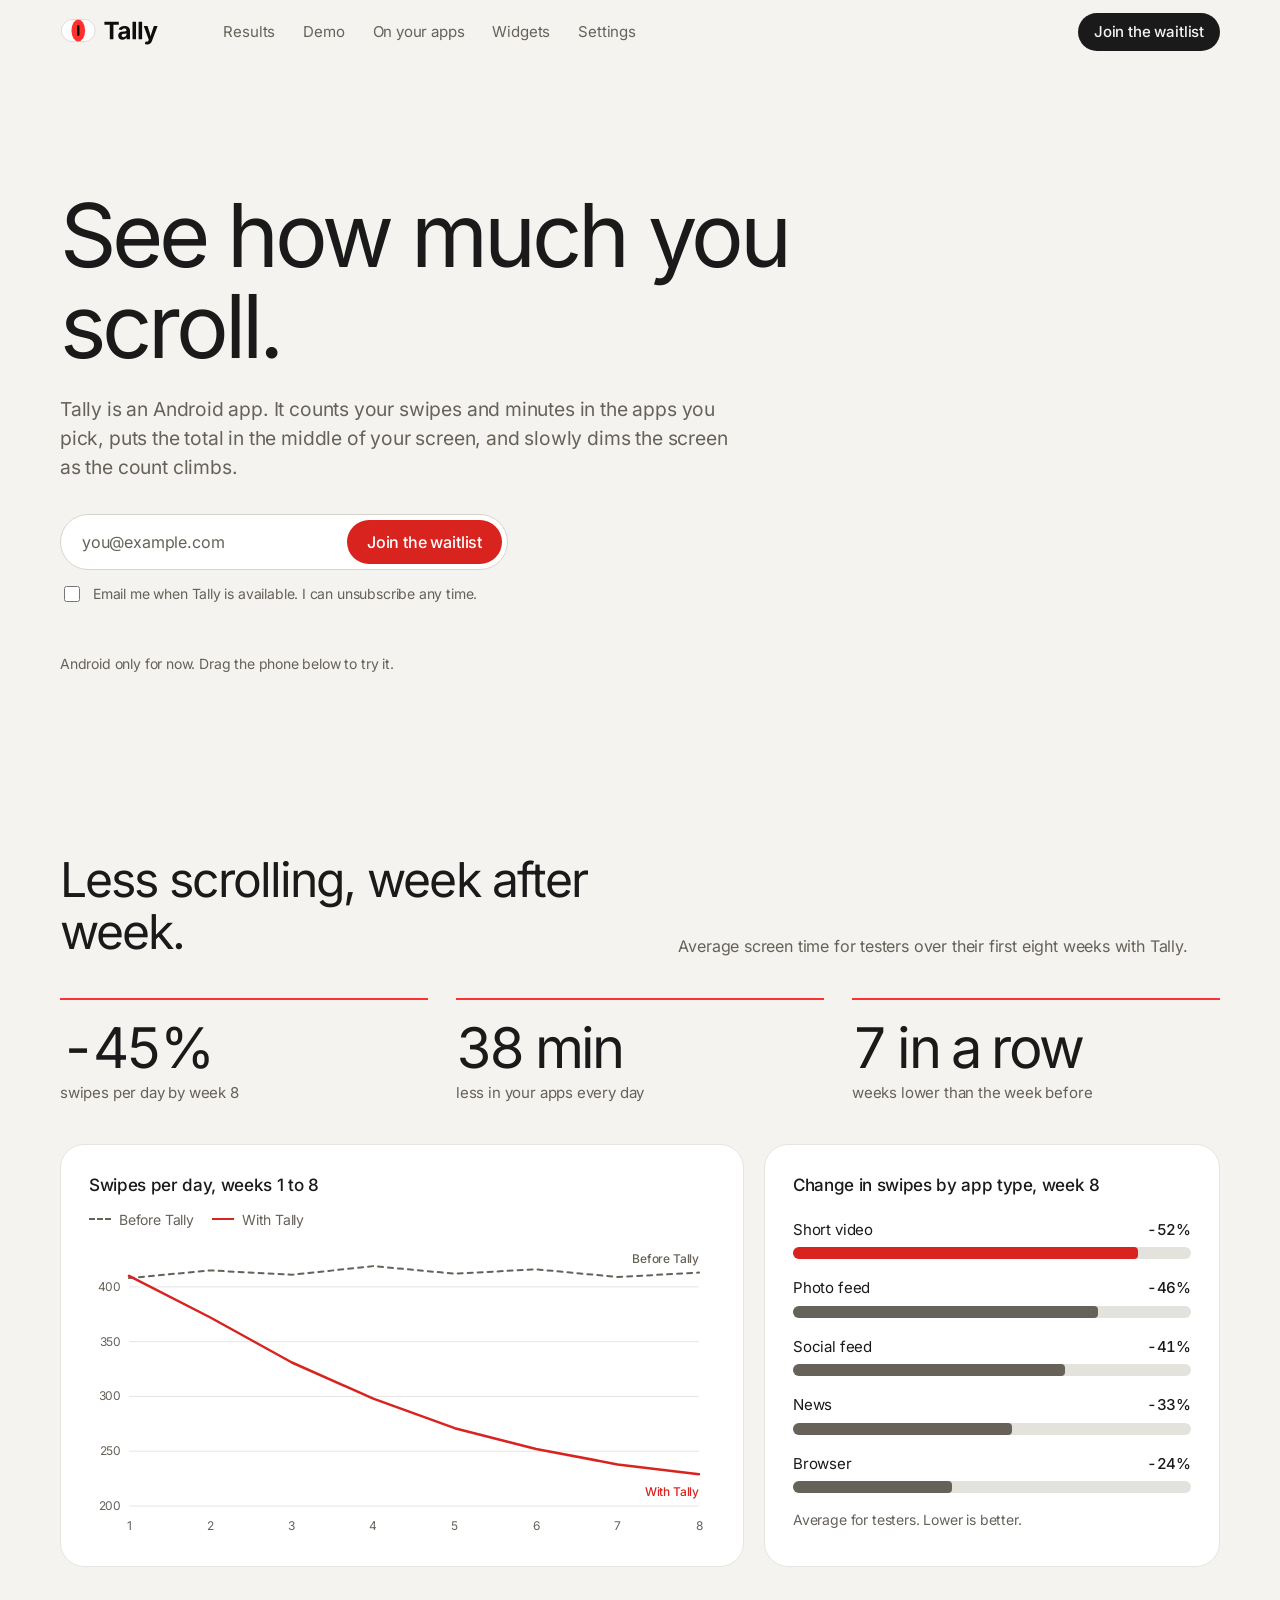
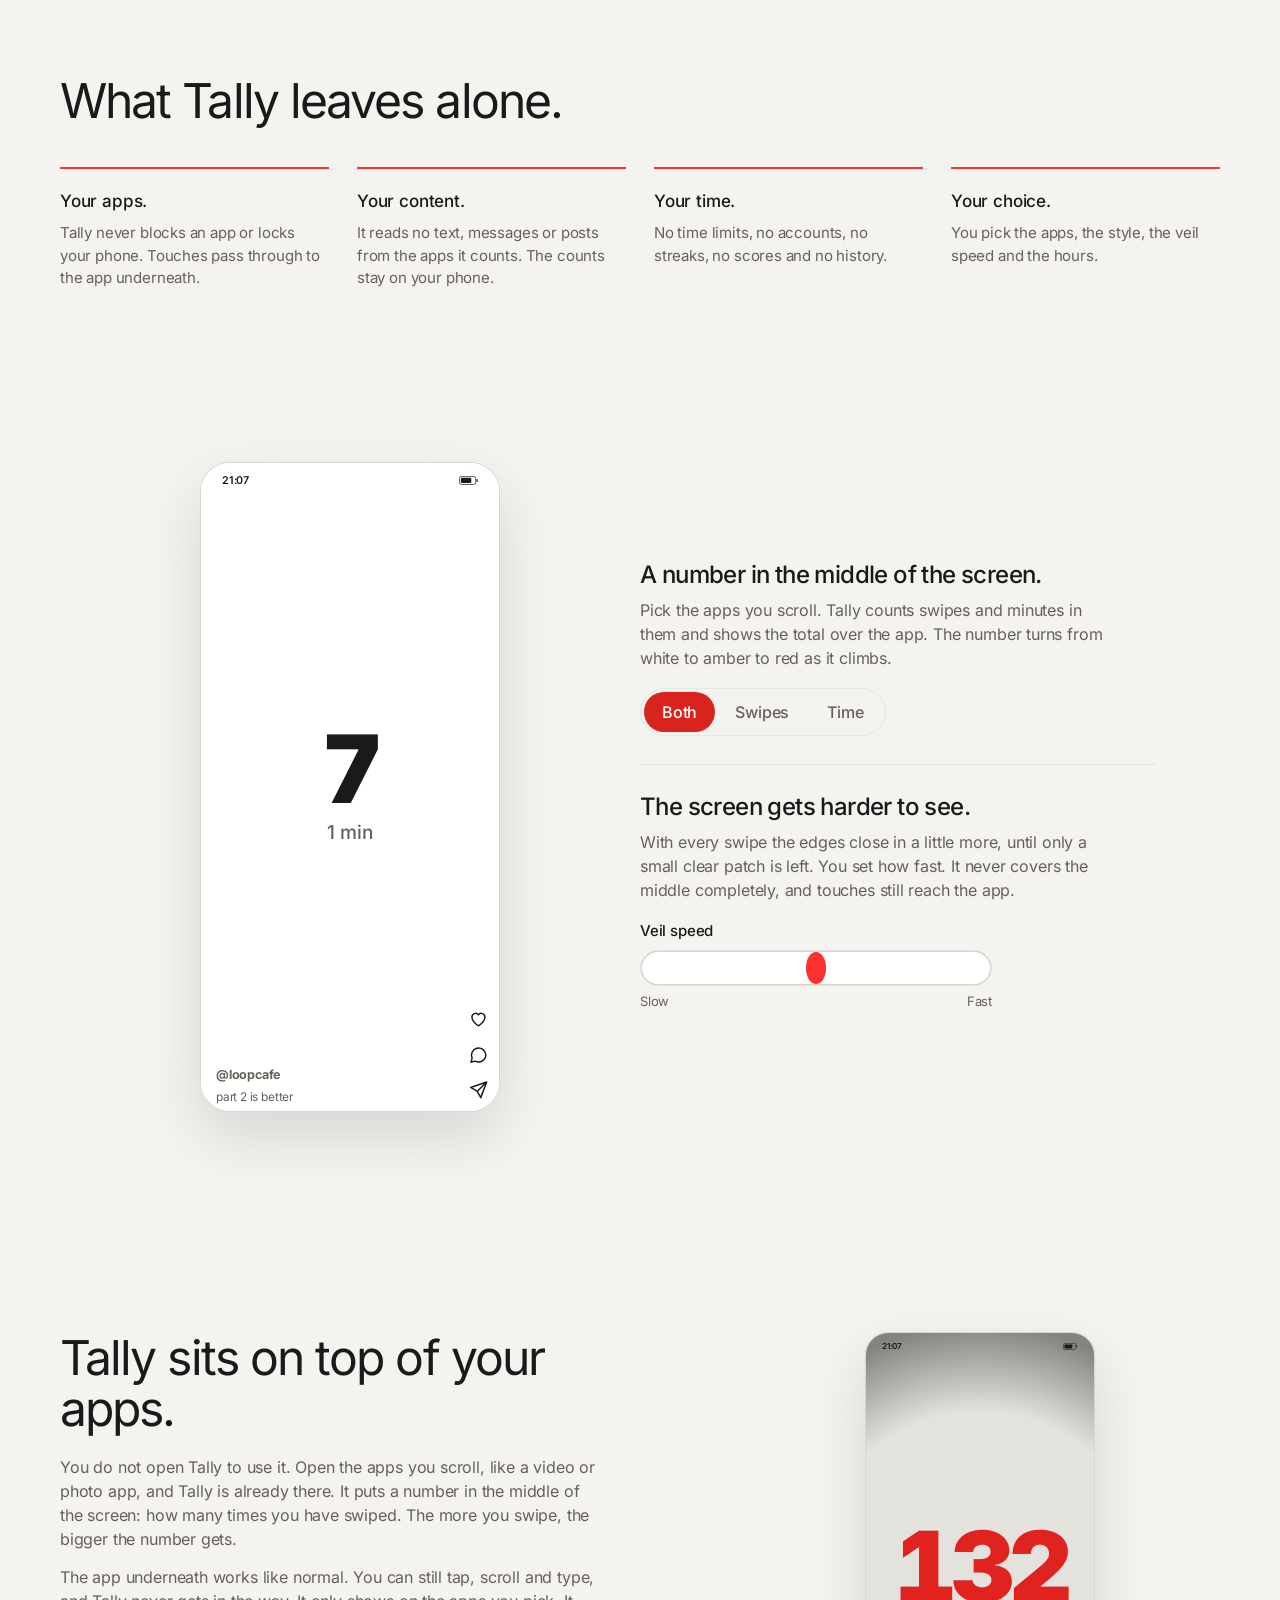
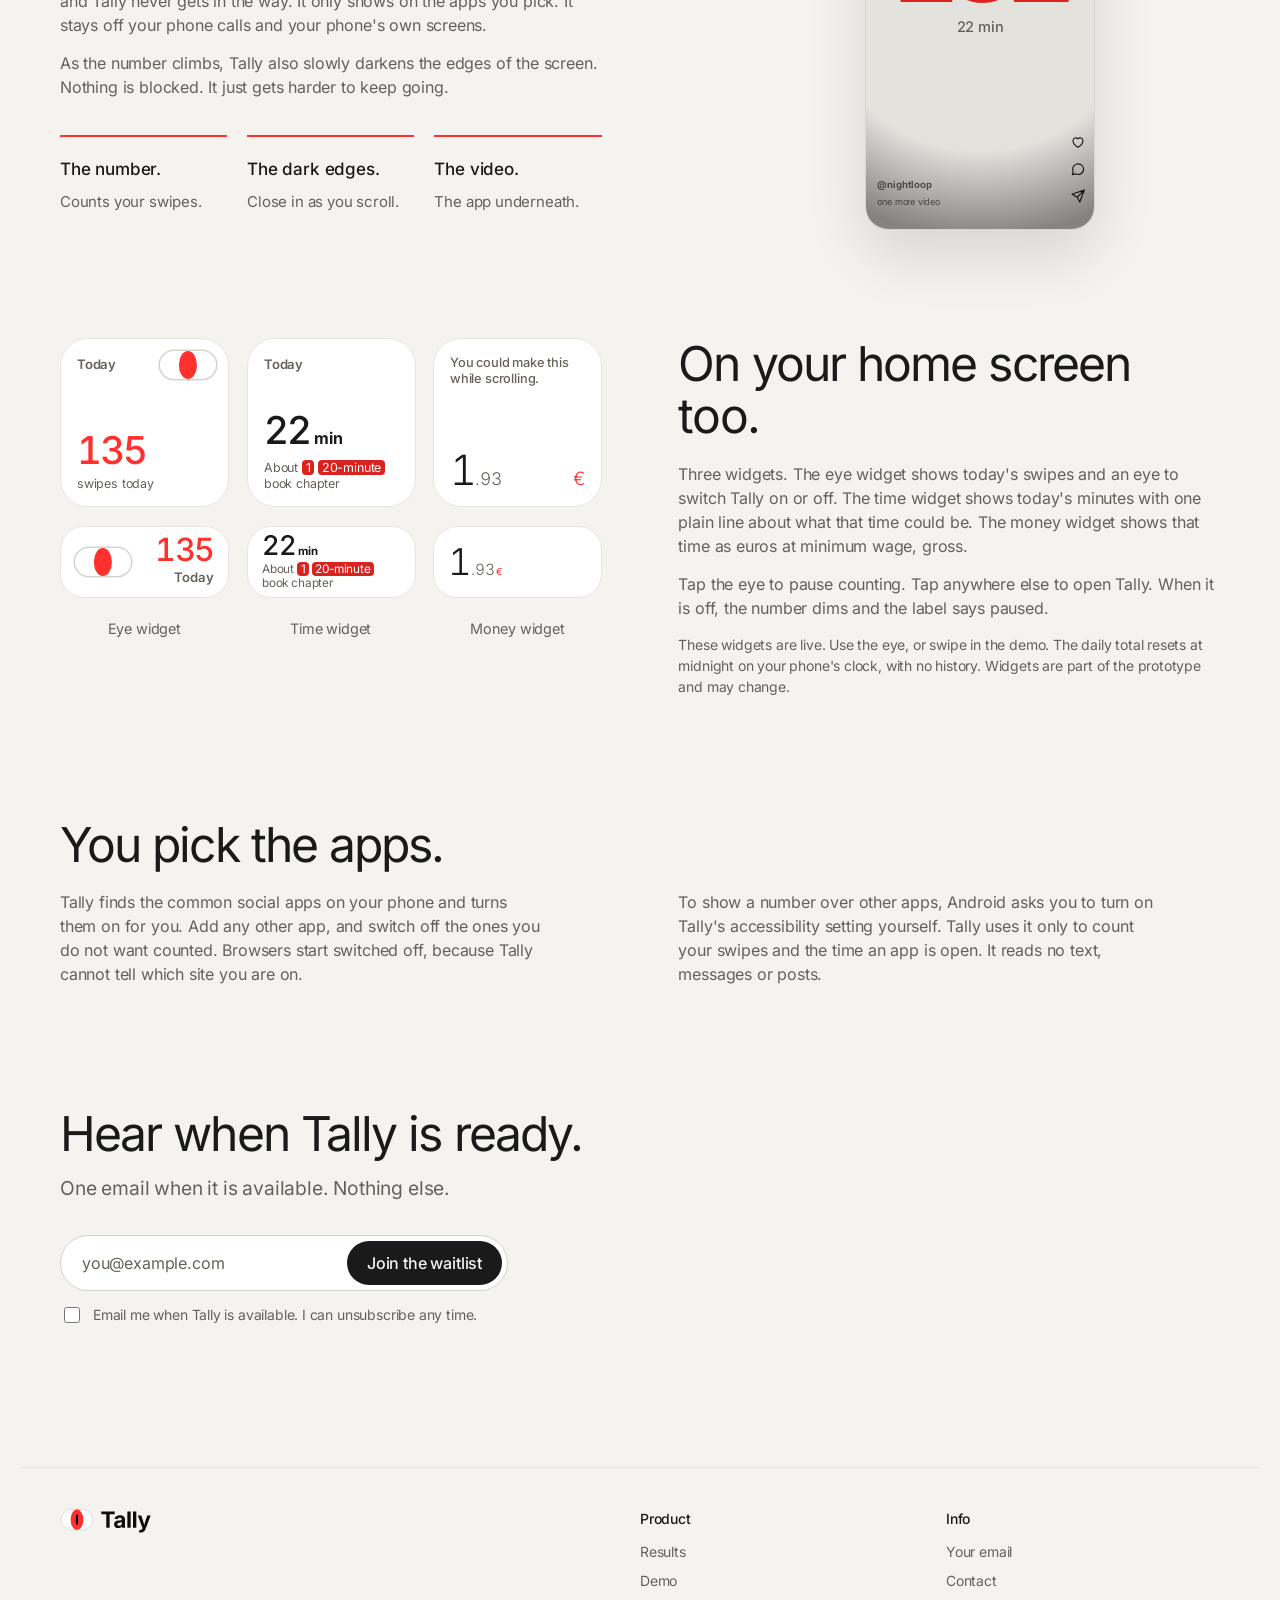
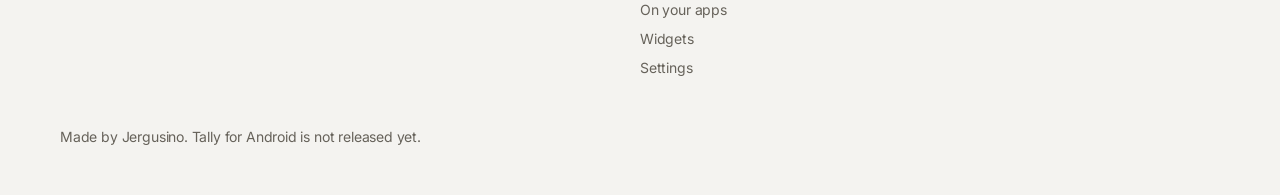
==== commit 70ad47bf: "Widgets on site match the app: money caption and red euro, time sentence with red chips Co-Authored-" ====
--- a/index.html
+++ b/index.html
@@ -14,7 +14,7 @@
   <link rel="icon" href="images/favicon.svg" type="image/svg+xml">
   <link rel="icon" href="images/favicon.png" type="image/png">
   <link rel="preload" href="fonts/inter-latin-var.woff2" as="font" type="font/woff2" crossorigin>
-  <link rel="stylesheet" href="styles.css?v=20">
+  <link rel="stylesheet" href="styles.css?v=22">
 </head>
 <body>
   <header class="top">
@@ -195,18 +195,18 @@
             <p class="wname">Time widget</p>
           </div>
           <div class="wcol">
-            <div class="widget w-square money-sq">
-              <svg class="m-decor" viewBox="0 0 120 120" aria-hidden="true"><circle cx="60" cy="60" r="54" fill="none" stroke="#ff312e" stroke-opacity=".28" stroke-width="2.5"/><circle cx="60" cy="60" r="38" fill="none" stroke="#ff312e" stroke-opacity=".28" stroke-width="2.5"/><ellipse cx="60" cy="60" rx="15.5" ry="24" fill="#ff312e" fill-opacity=".16"/></svg>
-              <div class="m-top" aria-hidden="true">
-                <svg viewBox="0 0 24 24" class="m-ic m-hg"><path d="M6,2h12v6l-4,4l4,4v6H6v-6l4,-4l-4,-4z"/></svg>
-                <svg viewBox="0 0 24 24" class="m-ic m-ar"><path d="M4,12h15M13,6l6,6l-6,6"/></svg>
-                <svg viewBox="0 0 24 24" class="m-coin"><circle cx="12" cy="12" r="11" fill="#ff312e"/><circle cx="12" cy="12" r="7.8" fill="none" stroke="#fff" stroke-opacity=".45" stroke-width="1.1"/><path fill="#fff" d="M12,6.6c1.9,0 3,2.3 3,5.4s-1.1,5.4 -3,5.4s-3,-2.3 -3,-5.4s1.1,-5.4 3,-5.4z"/></svg>
-              </div>
-              <span class="w-num t w-money m-amt" data-money role="img" aria-label="EUR 1.84">EUR 1.84</span>
-            </div>
-            <div class="widget w-small money-sm">
-              <svg viewBox="0 0 24 24" class="m-coin m-coin-s" aria-hidden="true"><circle cx="12" cy="12" r="11" fill="#ff312e"/><circle cx="12" cy="12" r="7.8" fill="none" stroke="#fff" stroke-opacity=".45" stroke-width="1.1"/><path fill="#fff" d="M12,6.6c1.9,0 3,2.3 3,5.4s-1.1,5.4 -3,5.4s-3,-2.3 -3,-5.4s1.1,-5.4 3,-5.4z"/></svg>
-              <span class="w-num t w-money m-amt" data-money role="img" aria-label="EUR 1.84">EUR 1.84</span>
+            <div class="widget w-square money-sq" role="img" aria-label="EUR 1.84 at minimum wage today, gross">
+              <span class="m-cap" aria-hidden="true">You could make this while scrolling.</span>
+              <span class="m-row" aria-hidden="true">
+                <span class="m-amt" data-money>1<small>.84</small></span>
+                <span class="m-eur">€</span>
+              </span>
+            </div>
+            <div class="widget w-small money-sm" role="img" aria-label="EUR 1.84 at minimum wage today, gross">
+              <span class="m-row" aria-hidden="true">
+                <span class="m-amt" data-money>1<small>.84</small></span>
+                <span class="m-eur">€</span>
+              </span>
             </div>
             <p class="wname">Money widget</p>
           </div>
@@ -250,7 +250,7 @@
     </footer>
   </main>
 
-  <script src="script.js?v=20"></script>
-  <script src="demo.js?v=20"></script>
+  <script src="script.js?v=22"></script>
+  <script src="demo.js?v=22"></script>
 </body>
 </html>
--- a/styles.css
+++ b/styles.css
@@ -118,6 +118,19 @@
 #join .pill-field button { background: var(--red-btn); color: #fff; }
 #join .pill-field button:hover { background: var(--red); }
 #demo { padding-top: clamp(72px, 12vh, 136px); padding-bottom: clamp(24px, 4vw, 48px); }
+
+/* money widget: caption, amount bottom-left, red euro on the same baseline bottom-right */
+.money-sq .m-cap { position: absolute; top: 16px; left: 16px; right: 16px; font-size: .8rem; font-weight: 500; line-height: 1.25; color: var(--muted); }
+.money-sq .m-row { position: absolute; left: 16px; right: 16px; bottom: 16px; display: flex; justify-content: space-between; align-items: baseline; }
+.money-sq .m-amt { font-size: 25cqw; font-weight: 300; letter-spacing: -.05em; line-height: .9; white-space: nowrap; font-variant-numeric: tabular-nums; }
+.money-sq .m-eur { color: var(--red); font-size: 11cqw; font-weight: 300; line-height: .9; }
+.money-sm { display: flex; align-items: center; padding: 0 16px; }
+.money-sm .m-amt { font-size: 2.3rem; font-weight: 300; letter-spacing: -.04em; line-height: .9; white-space: nowrap; font-variant-numeric: tabular-nums; }
+.money-sm .m-row { position: static; display: flex; align-items: baseline; gap: .1em; }
+.money-sm .m-eur { color: var(--red); font-size: .6em; }
+.m-amt small, .money-sq .m-cap + .m-row .m-amt small { font-size: .42em; font-weight: 300; letter-spacing: 0; color: var(--muted); }
+/* the red chips in the time sentence, like the app */
+mark.hl { background: var(--red-btn); color: #fff; border-radius: 4px; padding: 0 .3em; }
 
 /* controls */
 .seg { display: inline-flex; margin-top: 18px; padding: 3px; gap: 2px; background: var(--bg); border: 1px solid var(--line); border-radius: 999px; }
@@ -336,26 +349,12 @@
 .t-small .w-num { font-size: 1.7rem; }
 .w-cap2 { font-size: .74rem; color: var(--muted); line-height: 1.2; }
 .w-square .w-num.t { bottom: 58px; }
-.w-square .w-money { font-size: clamp(1.5rem, 14cqw, 2.2rem); letter-spacing: -.04em; white-space: nowrap; }
-.w-small .w-money { font-size: 1.3rem; letter-spacing: -.03em; white-space: nowrap; }
 .w-small .w-left { justify-items: start; gap: 4px; }
 .w-small .w-left .w-label { font-size: .7rem; }
 .widget.off .w-num:not(.t) { color: var(--ctl); }
 
 
 /* money widget: no words; hourglass, arrow, coin, then the amount with a red euro sign */
-.m-decor { position: absolute; top: -6px; right: -6px; width: 46%; height: auto; pointer-events: none; }
-.m-top { position: relative; display: flex; align-items: center; gap: 6px; }
-.m-ic { width: 20px; height: 20px; fill: none; stroke: var(--muted); stroke-width: 2; stroke-linecap: round; stroke-linejoin: round; }
-.m-hg { fill: var(--muted); stroke: none; width: 18px; height: 18px; }
-.m-coin { width: 26px; height: 26px; }
-.widget.money-sq .m-top { position: absolute; top: 16px; left: 16px; }
-.widget.money-sq .m-amt { left: 16px; right: 12px; bottom: 16px; font-size: 25cqw; font-weight: 300; letter-spacing: -.05em; white-space: nowrap; }
-.m-amt .eur { color: var(--red); font-size: .42em; vertical-align: top; margin-right: .06em; }
-.m-amt small { font-size: .42em; font-weight: 300; letter-spacing: 0; color: var(--muted); }
-.widget.money-sm { display: flex; align-items: center; gap: 14px; padding: 0 16px; justify-content: flex-start; }
-.widget.money-sm .m-coin-s { width: 36px; height: 36px; flex: none; }
-.widget.money-sm .m-amt { position: static; font-size: 2.3rem; font-weight: 300; letter-spacing: -.04em; white-space: nowrap; }
 
 /* motion */
 .pill-link:active, .pill-field button:active, .seg button:active { transform: scale(.97); }
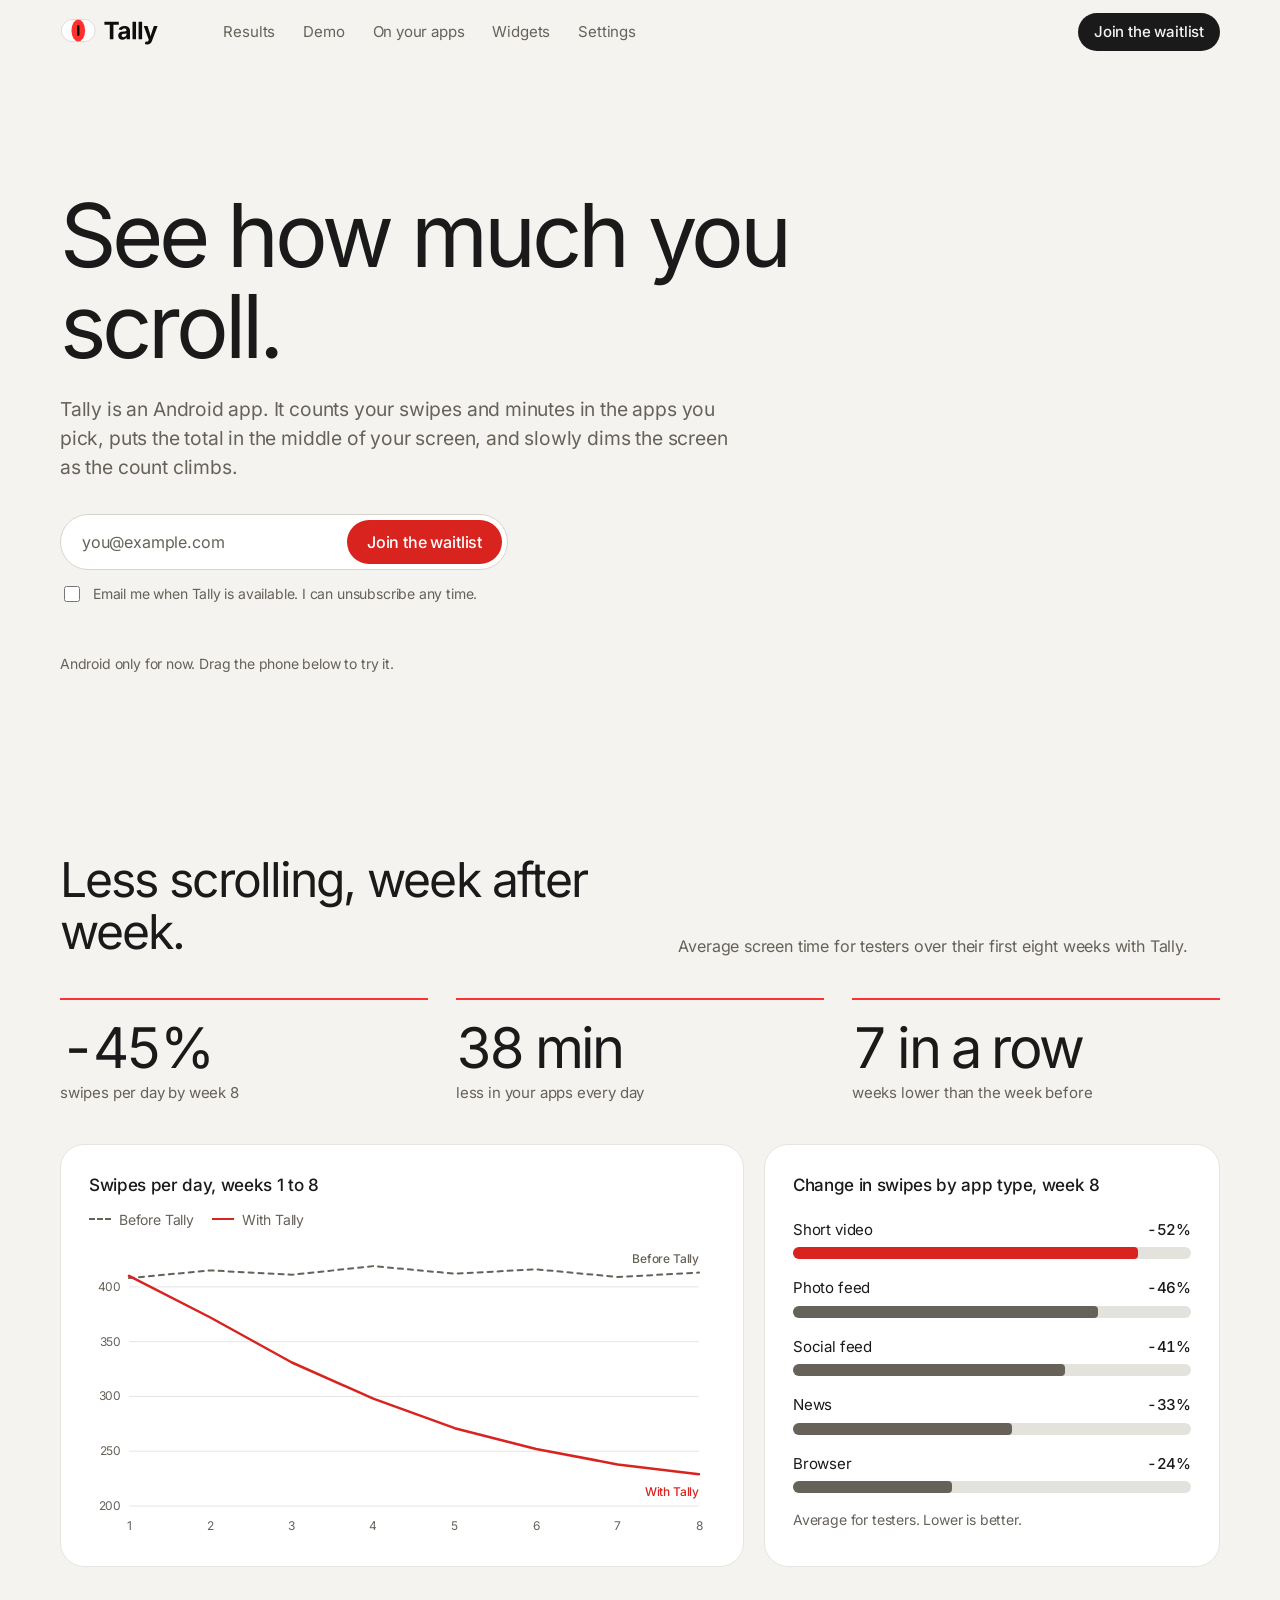
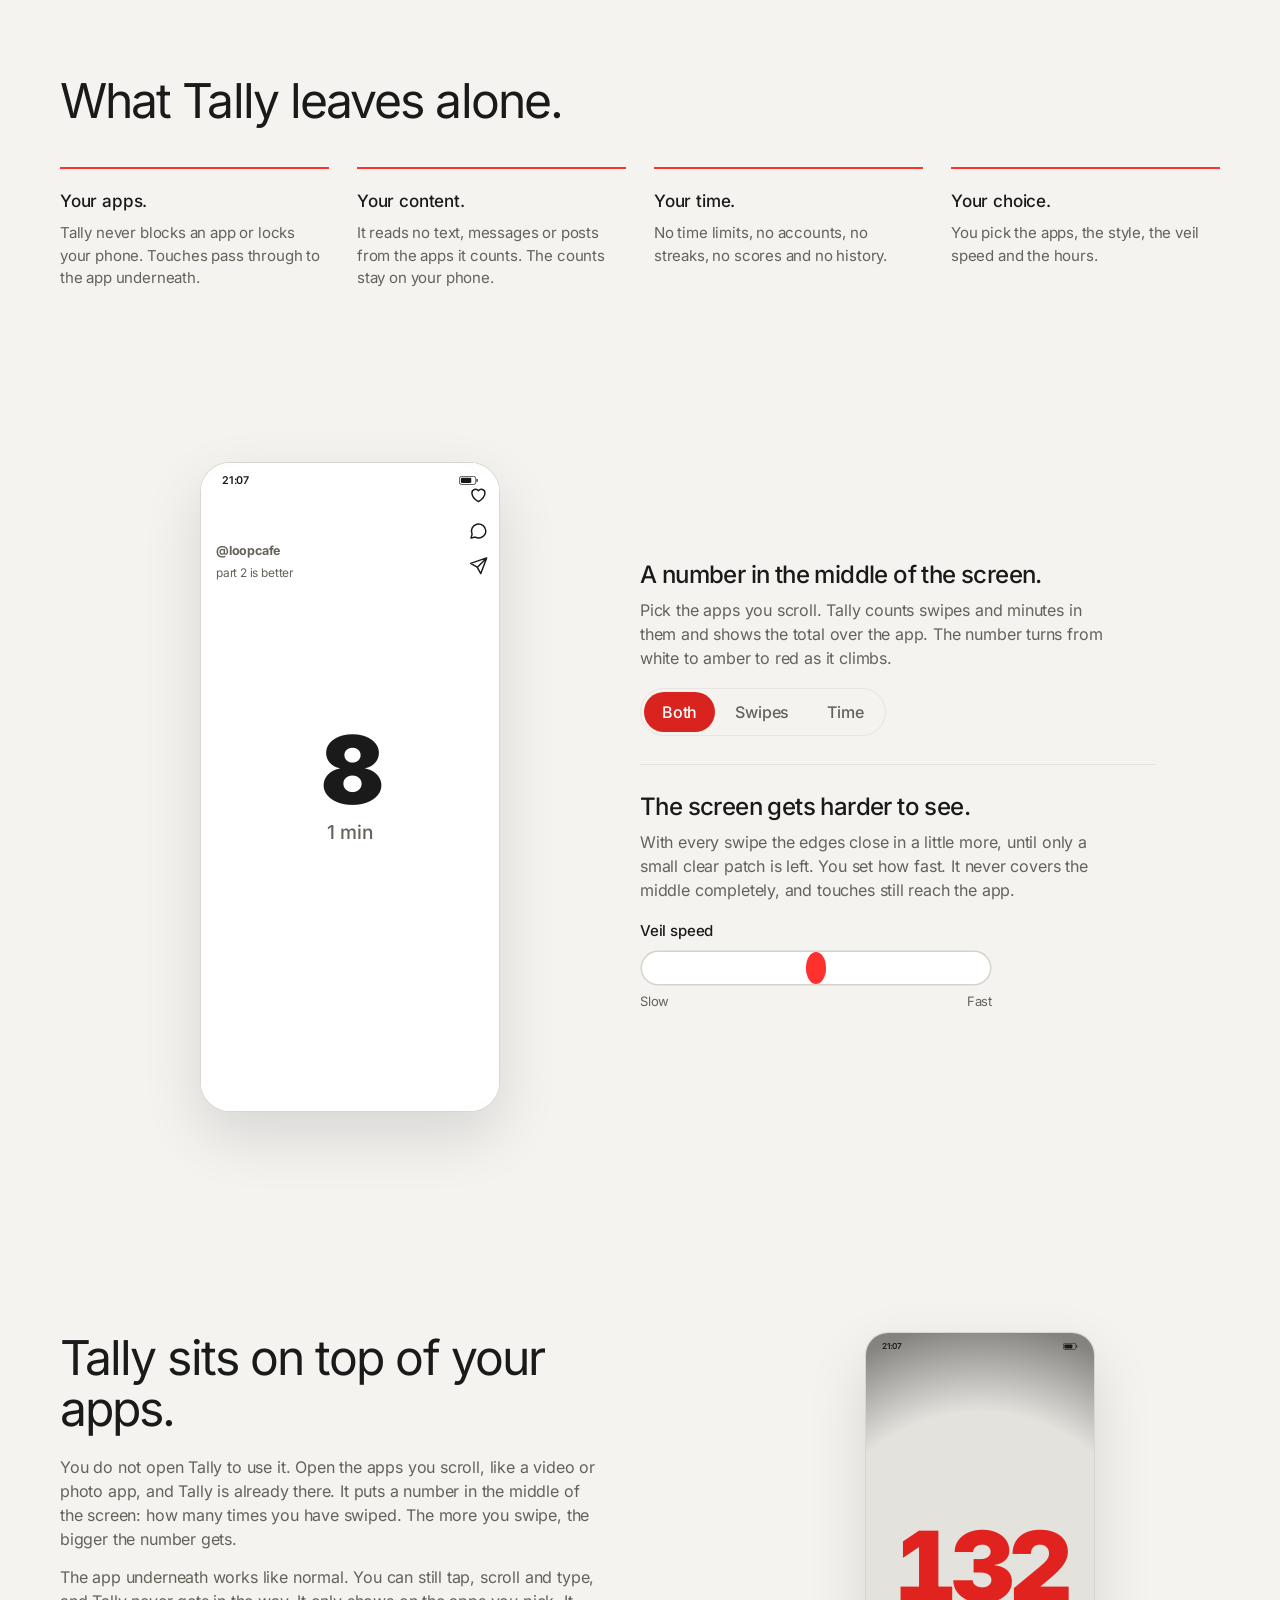
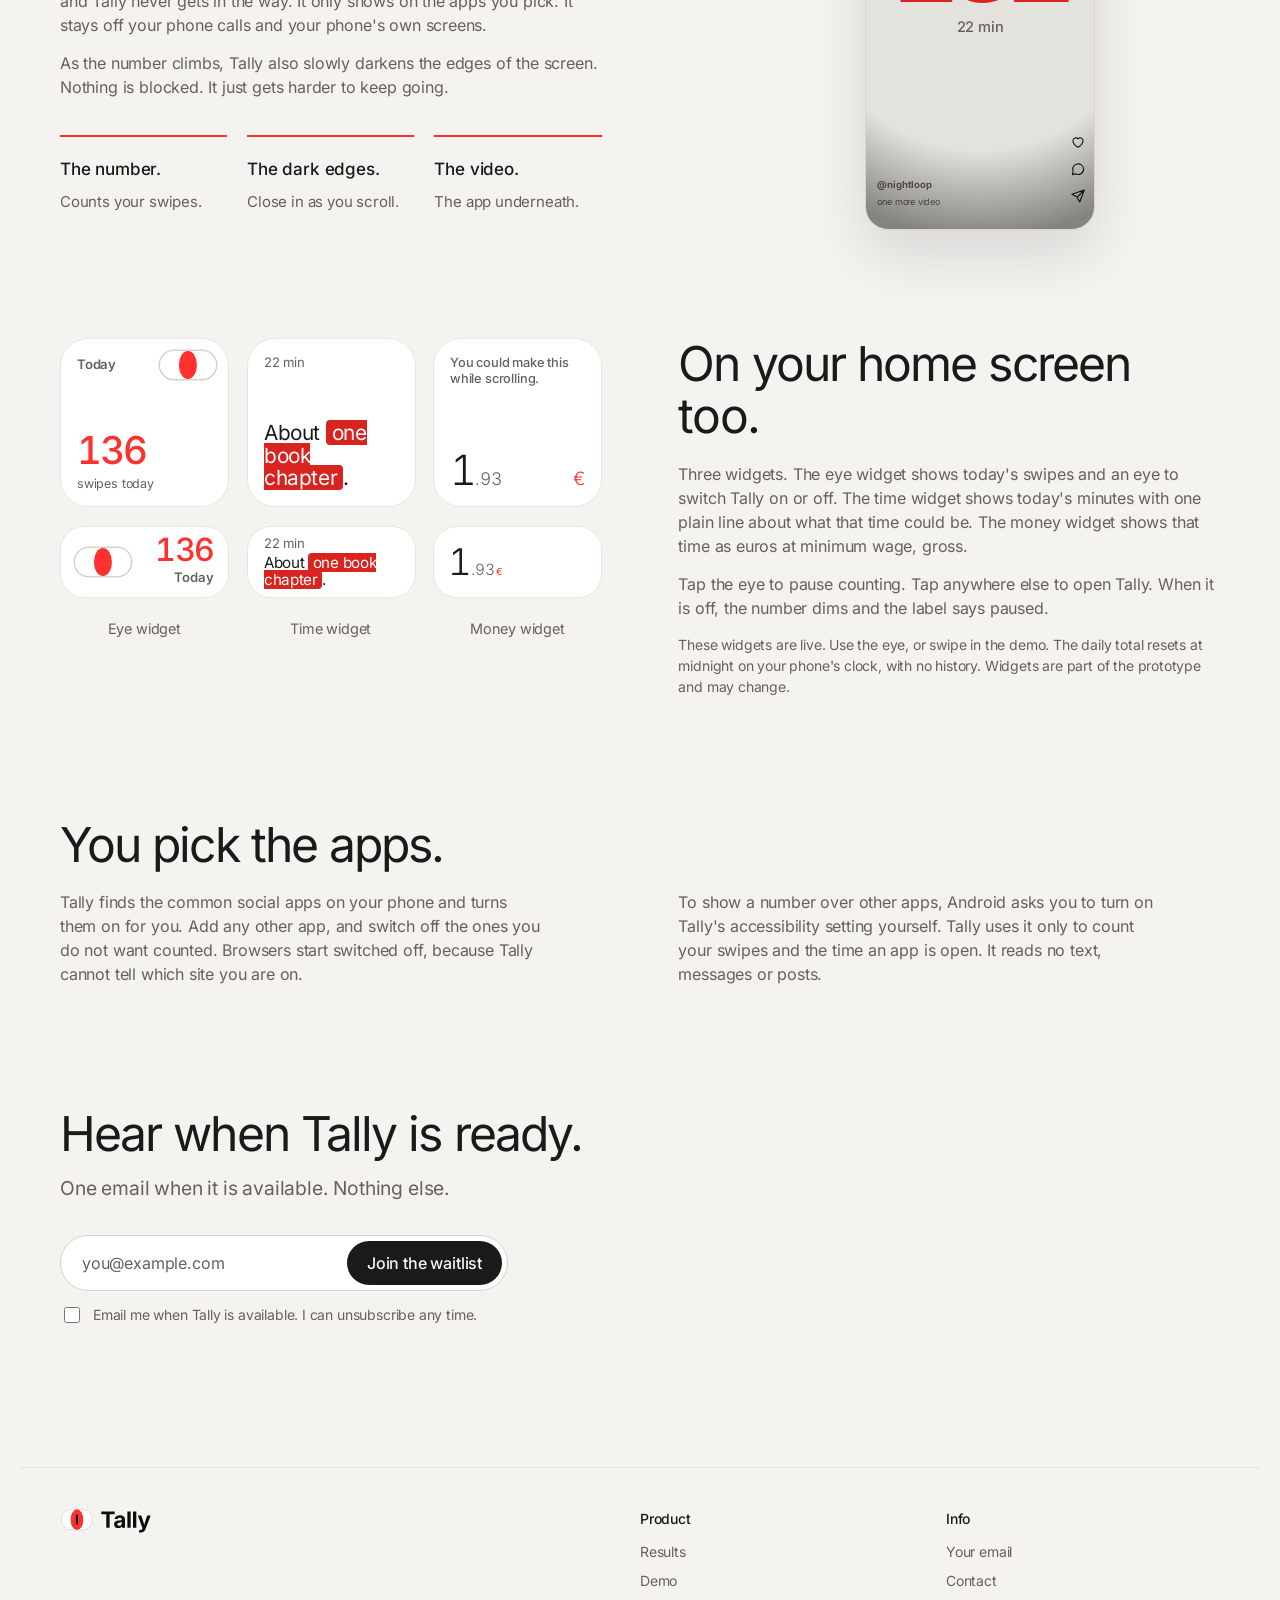
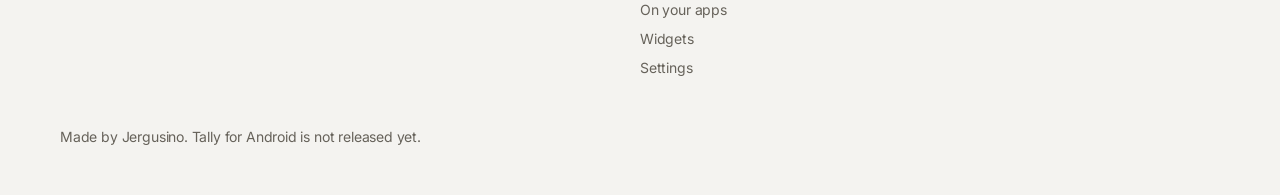
==== commit a1e0a9ae: "Time widget on site matches the app sheet: duration label, sentence with red chip Co-Authored-By: Cl" ====
--- a/index.html
+++ b/index.html
@@ -14,7 +14,7 @@
   <link rel="icon" href="images/favicon.svg" type="image/svg+xml">
   <link rel="icon" href="images/favicon.png" type="image/png">
   <link rel="preload" href="fonts/inter-latin-var.woff2" as="font" type="font/woff2" crossorigin>
-  <link rel="stylesheet" href="styles.css?v=22">
+  <link rel="stylesheet" href="styles.css?v=23">
 </head>
 <body>
   <header class="top">
@@ -184,13 +184,12 @@
           </div>
           <div class="wcol">
             <div class="widget w-square">
-              <span class="w-label">Today</span>
-              <span class="w-num t"><span data-mins>21</span><small> min</small></span>
-              <span class="w-cap" data-line>About 1 20-minute book chapter</span>
+              <span class="w-dur" data-dur>1 h 35 min</span>
+              <span class="w-line" data-line>About <mark class="hl">three walks</mark>.</span>
             </div>
             <div class="widget w-small t-small">
-              <span class="w-num t"><span data-mins>21</span><small> min</small></span>
-              <span class="w-cap2" data-line>About 1 20-minute book chapter</span>
+              <span class="w-dur" data-dur>1 h 35 min</span>
+              <span class="w-line" data-line>About <mark class="hl">three walks</mark>.</span>
             </div>
             <p class="wname">Time widget</p>
           </div>
@@ -250,7 +249,7 @@
     </footer>
   </main>
 
-  <script src="script.js?v=22"></script>
-  <script src="demo.js?v=22"></script>
+  <script src="script.js?v=23"></script>
+  <script src="demo.js?v=23"></script>
 </body>
 </html>
--- a/styles.css
+++ b/styles.css
@@ -343,14 +343,13 @@
 .w-cap { position: absolute; left: 16px; right: 12px; bottom: 14px; font-size: .78rem; line-height: 1.25; color: var(--muted); }
 .w-small .w-right { display: grid; justify-items: end; gap: 3px; }
 .w-small .w-num { font-size: 2rem; }
-.w-num.t { color: var(--ink); }
 .w-num small { font-size: .42em; font-weight: 700; letter-spacing: 0; }
-.t-small { display: grid; align-content: center; gap: 4px; justify-content: start; }
-.t-small .w-num { font-size: 1.7rem; }
-.w-cap2 { font-size: .74rem; color: var(--muted); line-height: 1.2; }
-.w-square .w-num.t { bottom: 58px; }
-.w-small .w-left { justify-items: start; gap: 4px; }
-.w-small .w-left .w-label { font-size: .7rem; }
+.w-dur { font-size: .82rem; color: var(--muted); line-height: 1.2; }
+.w-square .w-dur { position: absolute; top: 16px; left: 16px; }
+.w-line { color: var(--ink); line-height: 1.08; letter-spacing: -.02em; }
+.w-square .w-line { position: absolute; left: 16px; right: 16px; bottom: 16px; font-size: 12.5cqw; }
+.t-small { display: grid; align-content: center; justify-items: start; justify-content: start; gap: 4px; padding: 0 16px; }
+.t-small .w-line { font-size: .95rem; }
 .widget.off .w-num:not(.t) { color: var(--ctl); }
 
 
